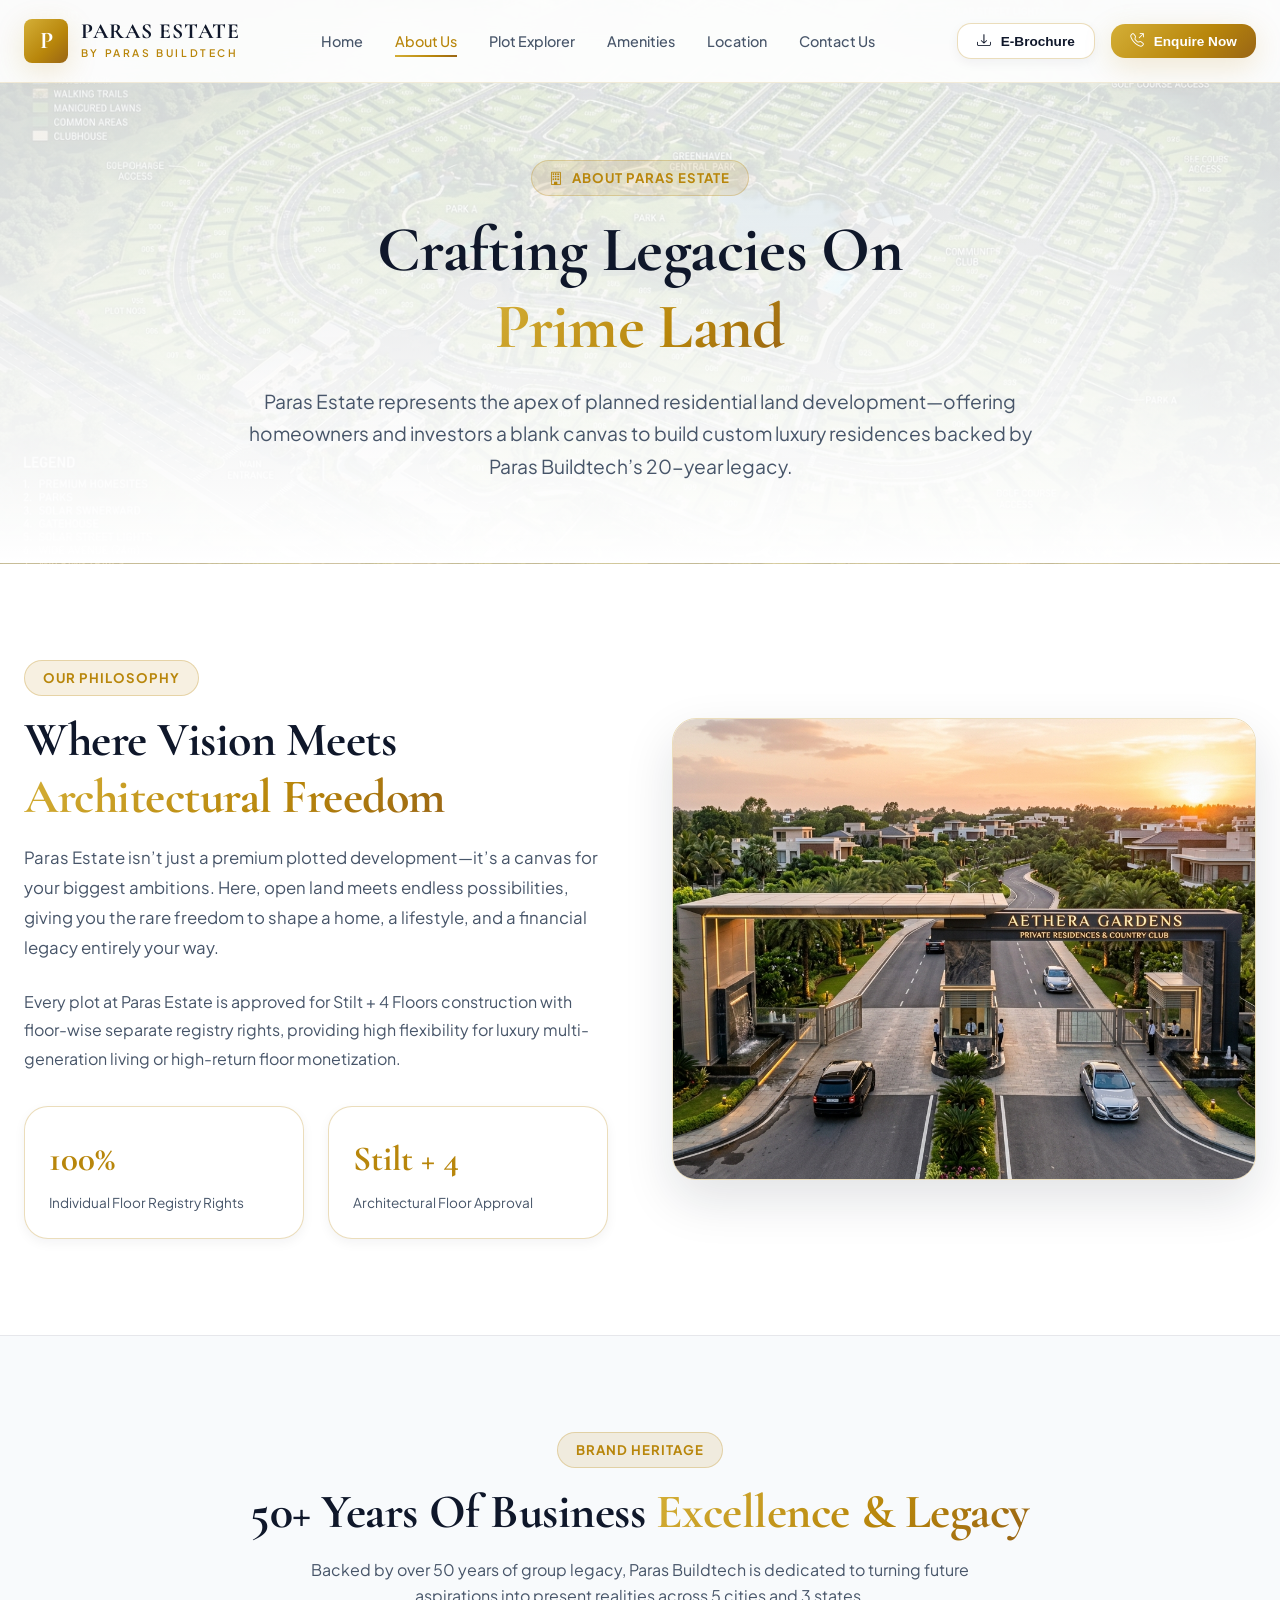
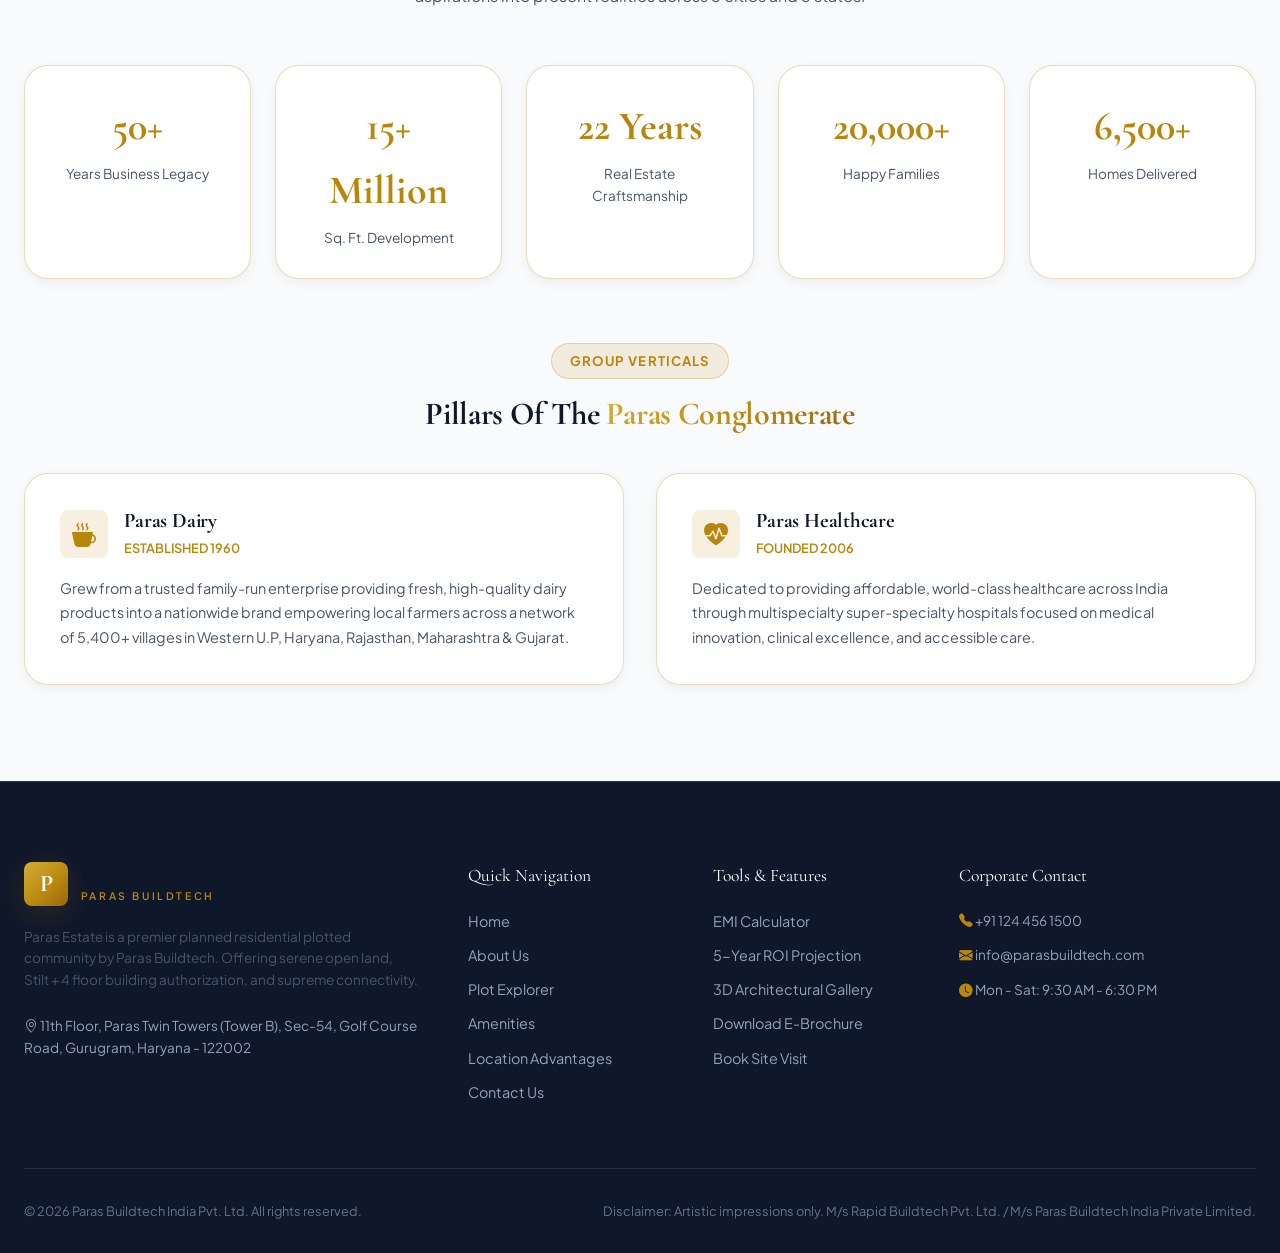
==== about.html @ d7a3e138 "added brochure data" ====
<!DOCTYPE html>
<html lang="en">
<head>
    <meta charset="UTF-8">
    <meta name="viewport" content="width=device-width, initial-scale=1.0">
    <title>About Us | Paras Estate by Paras Buildtech</title>
    <meta name="description" content="Learn about Paras Estate and the 20-year real estate legacy of Paras Buildtech. Premium plotted developments with Stilt + 4 floors permission in Gurugram.">
    
    <!-- Google Fonts & Icons -->
    <link rel="preconnect" href="https://fonts.googleapis.com">
    <link rel="preconnect" href="https://fonts.gstatic.com" crossorigin>
    <link href="https://fonts.googleapis.com/css2?family=Cormorant+Garamond:ital,wght@0,400;0,500;0,600;0,700;1,400;1,600&family=Outfit:wght@400;500;600;700&family=Plus+Jakarta+Sans:wght@300;400;500;600;700;800&display=swap" rel="stylesheet">
    <link rel="stylesheet" href="https://cdn.jsdelivr.net/npm/bootstrap-icons@1.11.3/font/bootstrap-icons.min.css">

    <!-- Core Stylesheet -->
    <link rel="stylesheet" href="styles.css">
</head>
<body>

    <!-- Header Navigation -->
    <header class="header">
        <div class="container">
            <nav class="navbar">
                <a href="index.html" class="brand-logo">
                    <div class="brand-symbol">P</div>
                    <div class="brand-name">
                        <span class="brand-title">PARAS ESTATE</span>
                        <span class="brand-sub">BY PARAS BUILDTECH</span>
                    </div>
                </a>

                <ul class="nav-links">
                    <li><a href="index.html" class="nav-link">Home</a></li>
                    <li><a href="about.html" class="nav-link active">About Us</a></li>
                    <li><a href="plots.html" class="nav-link">Plot Explorer</a></li>
                    <li><a href="amenities.html" class="nav-link">Amenities</a></li>
                    <li><a href="location.html" class="nav-link">Location</a></li>
                    <li><a href="contact.html" class="nav-link">Contact Us</a></li>
                </ul>

                <div class="nav-actions">
                    <button class="btn btn-outline btn-sm" onclick="openBrochureModal()">
                        <i class="bi bi-download"></i> E-Brochure
                    </button>
                    <button class="btn btn-primary btn-sm" onclick="openEnquireModal()">
                        <i class="bi bi-telephone-outbound"></i> Enquire Now
                    </button>
                    <button class="mobile-toggle" id="mobileToggle" aria-label="Toggle navigation">
                        <i class="bi bi-list"></i>
                    </button>
                </div>
            </nav>
        </div>
    </header>

    <!-- Mobile Navigation Drawer -->
    <div class="drawer-overlay" id="drawerOverlay"></div>
    <aside class="mobile-drawer" id="mobileDrawer">
        <div style="display: flex; align-items: center; justify-content: space-between;">
            <div class="brand-logo">
                <div class="brand-symbol">P</div>
                <div class="brand-name">
                    <span class="brand-title">PARAS ESTATE</span>
                </div>
            </div>
            <button style="background: transparent; border: none; color: var(--text-primary); font-size: 1.5rem;" id="drawerClose">
                <i class="bi bi-x-lg"></i>
            </button>
        </div>

        <ul style="list-style: none; display: flex; flex-direction: column; gap: 1.5rem; margin-top: 1rem;">
            <li><a href="index.html" class="mobile-nav-link" style="font-size: 1.1rem;">Home</a></li>
            <li><a href="about.html" class="mobile-nav-link" style="font-size: 1.1rem; color: var(--primary-gold);">About Us</a></li>
            <li><a href="plots.html" class="mobile-nav-link" style="font-size: 1.1rem;">Plot Explorer</a></li>
            <li><a href="amenities.html" class="mobile-nav-link" style="font-size: 1.1rem;">Amenities</a></li>
            <li><a href="location.html" class="mobile-nav-link" style="font-size: 1.1rem;">Location</a></li>
            <li><a href="contact.html" class="mobile-nav-link" style="font-size: 1.1rem;">Contact Us</a></li>
        </ul>

        <div style="margin-top: auto; display: flex; flex-direction: column; gap: 1rem;">
            <button class="btn btn-outline" onclick="openBrochureModal()">
                <i class="bi bi-download"></i> Download E-Brochure
            </button>
            <button class="btn btn-primary" onclick="openEnquireModal()">
                <i class="bi bi-calendar-check"></i> Book Site Visit
            </button>
        </div>
    </aside>

    <!-- Subpage Hero Banner -->
    <section style="padding: 10rem 0 5rem 0; background: linear-gradient(to bottom, rgba(248, 250, 252, 0.8), #ffffff), url('assets/images/master_plan.jpg') center/cover no-repeat; border-bottom: 1px solid var(--border-color);">
        <div class="container">
            <div class="text-center" style="max-width: 800px; margin: 0 auto;">
                <span class="section-tag"><i class="bi bi-building"></i> ABOUT PARAS ESTATE</span>
                <h1 style="font-size: clamp(2.5rem, 5vw, 4rem); margin-bottom: 1.2rem; color: var(--text-primary);">
                    Crafting Legacies On <span class="gold-text">Prime Land</span>
                </h1>
                <p style="font-size: 1.2rem; color: var(--text-secondary); line-height: 1.7;">
                    Paras Estate represents the apex of planned residential land development—offering homeowners and investors a blank canvas to build custom luxury residences backed by Paras Buildtech’s 20-year legacy.
                </p>
            </div>
        </div>
    </section>

    <!-- Core Philosophy Section -->
    <section style="padding: 6rem 0; background: #ffffff;">
        <div class="container">
            <div style="display: grid; grid-template-columns: 1fr 1fr; gap: 4rem; align-items: center;">
                <div>
                    <span class="section-tag">OUR PHILOSOPHY</span>
                    <h2 class="section-title">Where Vision Meets <span class="gold-text">Architectural Freedom</span></h2>
                    <p style="color: var(--text-secondary); margin-bottom: 1.5rem; font-size: 1.05rem; line-height: 1.8;">
                        Paras Estate isn’t just a premium plotted development—it’s a canvas for your biggest ambitions. Here, open land meets endless possibilities, giving you the rare freedom to shape a home, a lifestyle, and a financial legacy entirely your way.
                    </p>
                    <p style="color: var(--text-secondary); margin-bottom: 2rem; font-size: 1rem; line-height: 1.8;">
                        Every plot at Paras Estate is approved for Stilt + 4 Floors construction with floor-wise separate registry rights, providing high flexibility for luxury multi-generation living or high-return floor monetization.
                    </p>

                    <div style="display: grid; grid-template-columns: 1fr 1fr; gap: 1.5rem;">
                        <div class="glass-card" style="padding: 1.5rem;">
                            <div style="font-family: var(--font-heading); font-size: 2.2rem; color: var(--primary-gold); font-weight: 700;">100%</div>
                            <div style="font-size: 0.85rem; color: var(--text-secondary); margin-top: 0.3rem;">Individual Floor Registry Rights</div>
                        </div>
                        <div class="glass-card" style="padding: 1.5rem;">
                            <div style="font-family: var(--font-heading); font-size: 2.2rem; color: var(--primary-gold); font-weight: 700;">Stilt + 4</div>
                            <div style="font-size: 0.85rem; color: var(--text-secondary); margin-top: 0.3rem;">Architectural Floor Approval</div>
                        </div>
                    </div>
                </div>

                <div style="position: relative;">
                    <div style="border-radius: var(--radius-lg); overflow: hidden; border: 1px solid var(--border-color); box-shadow: var(--shadow-lg);">
                        <img src="assets/images/hero.jpg" alt="Paras Estate Entrance Gate" style="width: 100%; height: 460px; object-fit: cover;">
                    </div>
                </div>
            </div>
        </div>
    </section>

    <!-- Developer Legacy Pillar Grid -->
    <section style="padding: 6rem 0; background: #f8fafc; border-top: 1px solid var(--border-glass);">
        <div class="container">
            <div class="text-center" style="margin-bottom: 3.5rem;">
                <span class="section-tag">BRAND HERITAGE</span>
                <h2 class="section-title">50+ Years Of Business <span class="gold-text">Excellence & Legacy</span></h2>
                <p style="color: var(--text-secondary); max-width: 700px; margin: 0.5rem auto 0 auto;">
                    Backed by over 50 years of group legacy, Paras Buildtech is dedicated to turning future aspirations into present realities across 5 cities and 3 states.
                </p>
            </div>

            <div style="display: grid; grid-template-columns: repeat(auto-fit, minmax(200px, 1fr)); gap: 1.5rem; margin-bottom: 4rem;">
                <div class="glass-card text-center" style="padding: 1.8rem;">
                    <div style="font-family: var(--font-heading); font-size: 2.5rem; color: var(--primary-gold); font-weight: 700;">50+</div>
                    <div style="font-size: 0.85rem; color: var(--text-secondary); margin-top: 0.3rem;">Years Business Legacy</div>
                </div>
                <div class="glass-card text-center" style="padding: 1.8rem;">
                    <div style="font-family: var(--font-heading); font-size: 2.5rem; color: var(--primary-gold); font-weight: 700;">15+ Million</div>
                    <div style="font-size: 0.85rem; color: var(--text-secondary); margin-top: 0.3rem;">Sq. Ft. Development</div>
                </div>
                <div class="glass-card text-center" style="padding: 1.8rem;">
                    <div style="font-family: var(--font-heading); font-size: 2.5rem; color: var(--primary-gold); font-weight: 700;">22 Years</div>
                    <div style="font-size: 0.85rem; color: var(--text-secondary); margin-top: 0.3rem;">Real Estate Craftsmanship</div>
                </div>
                <div class="glass-card text-center" style="padding: 1.8rem;">
                    <div style="font-family: var(--font-heading); font-size: 2.5rem; color: var(--primary-gold); font-weight: 700;">20,000+</div>
                    <div style="font-size: 0.85rem; color: var(--text-secondary); margin-top: 0.3rem;">Happy Families</div>
                </div>
                <div class="glass-card text-center" style="padding: 1.8rem;">
                    <div style="font-family: var(--font-heading); font-size: 2.5rem; color: var(--primary-gold); font-weight: 700;">6,500+</div>
                    <div style="font-size: 0.85rem; color: var(--text-secondary); margin-top: 0.3rem;">Homes Delivered</div>
                </div>
            </div>

            <!-- Group Verticals -->
            <div style="margin-top: 3rem;">
                <div class="text-center" style="margin-bottom: 2.5rem;">
                    <span class="section-tag">GROUP VERTICALS</span>
                    <h3 style="font-size: 2rem;">Pillars Of The <span class="gold-text">Paras Conglomerate</span></h3>
                </div>

                <div style="display: grid; grid-template-columns: 1fr 1fr; gap: 2rem;">
                    <div class="glass-card" style="padding: 2.2rem;">
                        <div style="display: flex; align-items: center; gap: 1rem; margin-bottom: 1rem;">
                            <div style="width: 48px; height: 48px; border-radius: var(--radius-sm); background: rgba(184, 134, 11, 0.12); color: var(--primary-gold); display: flex; align-items: center; justify-content: center; font-size: 1.5rem;">
                                <i class="bi bi-cup-hot-fill"></i>
                            </div>
                            <div>
                                <h4 style="font-size: 1.3rem;">Paras Dairy</h4>
                                <span style="font-size: 0.8rem; color: var(--primary-gold); font-weight: 600;">ESTABLISHED 1960</span>
                            </div>
                        </div>
                        <p style="font-size: 0.9rem; color: var(--text-secondary); line-height: 1.7;">
                            Grew from a trusted family-run enterprise providing fresh, high-quality dairy products into a nationwide brand empowering local farmers across a network of 5,400+ villages in Western U.P, Haryana, Rajasthan, Maharashtra & Gujarat.
                        </p>
                    </div>

                    <div class="glass-card" style="padding: 2.2rem;">
                        <div style="display: flex; align-items: center; gap: 1rem; margin-bottom: 1rem;">
                            <div style="width: 48px; height: 48px; border-radius: var(--radius-sm); background: rgba(184, 134, 11, 0.12); color: var(--primary-gold); display: flex; align-items: center; justify-content: center; font-size: 1.5rem;">
                                <i class="bi bi-heart-pulse-fill"></i>
                            </div>
                            <div>
                                <h4 style="font-size: 1.3rem;">Paras Healthcare</h4>
                                <span style="font-size: 0.8rem; color: var(--primary-gold); font-weight: 600;">FOUNDED 2006</span>
                            </div>
                        </div>
                        <p style="font-size: 0.9rem; color: var(--text-secondary); line-height: 1.7;">
                            Dedicated to providing affordable, world-class healthcare across India through multispecialty super-specialty hospitals focused on medical innovation, clinical excellence, and accessible care.
                        </p>
                    </div>
                </div>
            </div>
        </div>
    </section>

    <!-- Footer -->
    <footer class="footer">
        <div class="container">
            <div class="footer-grid">
                <div>
                    <div class="brand-logo" style="margin-bottom: 1.2rem;">
                        <div class="brand-symbol">P</div>
                        <div class="brand-name">
                            <span class="brand-title">PARAS ESTATE</span>
                            <span class="brand-sub">PARAS BUILDTECH</span>
                        </div>
                    </div>
                    <p style="font-size: 0.85rem; line-height: 1.6; color: var(--text-secondary); margin-bottom: 1.5rem;">
                        Paras Estate is a premier planned residential plotted community by Paras Buildtech. Offering serene open land, Stilt + 4 floor building authorization, and supreme connectivity.
                    </p>
                    <div style="font-size: 0.85rem; color: #94a3b8;">
                        <i class="bi bi-geo-alt"></i> 11th Floor, Paras Twin Towers (Tower B), Sec-54, Golf Course Road, Gurugram, Haryana - 122002
                    </div>
                </div>

                <div>
                    <div class="footer-col-title">Quick Navigation</div>
                    <ul class="footer-links">
                        <li><a href="index.html">Home</a></li>
                        <li><a href="about.html">About Us</a></li>
                        <li><a href="plots.html">Plot Explorer</a></li>
                        <li><a href="amenities.html">Amenities</a></li>
                        <li><a href="location.html">Location Advantages</a></li>
                        <li><a href="contact.html">Contact Us</a></li>
                    </ul>
                </div>

                <div>
                    <div class="footer-col-title">Tools & Features</div>
                    <ul class="footer-links">
                        <li><a href="index.html#calculator">EMI Calculator</a></li>
                        <li><a href="index.html#calculator">5-Year ROI Projection</a></li>
                        <li><a href="index.html#gallery">3D Architectural Gallery</a></li>
                        <li><a href="javascript:void(0)" onclick="openBrochureModal()">Download E-Brochure</a></li>
                        <li><a href="javascript:void(0)" onclick="openEnquireModal()">Book Site Visit</a></li>
                    </ul>
                </div>

                <div>
                    <div class="footer-col-title">Corporate Contact</div>
                    <div style="display: flex; flex-direction: column; gap: 0.8rem; font-size: 0.85rem;">
                        <div><i class="bi bi-telephone-fill" style="color: var(--primary-gold);"></i> +91 124 456 1500</div>
                        <div><i class="bi bi-envelope-fill" style="color: var(--primary-gold);"></i> info@parasbuildtech.com</div>
                        <div><i class="bi bi-clock-fill" style="color: var(--primary-gold);"></i> Mon - Sat: 9:30 AM - 6:30 PM</div>
                    </div>
                </div>
            </div>

            <div class="footer-bottom">
                <div>© 2026 Paras Buildtech India Pvt. Ltd. All rights reserved.</div>
                <div>Disclaimer: Artistic impressions only. M/s Rapid Buildtech Pvt. Ltd. / M/s Paras Buildtech India Private Limited.</div>
            </div>
        </div>
    </footer>

    <!-- Modals -->
    <div class="modal-overlay" id="enquireModal">
        <div class="modal-card">
            <button class="modal-close-btn">&times;</button>
            <h3 style="font-size: 1.5rem; color: var(--primary-gold); margin-bottom: 0.4rem;">Enquire Paras Estate</h3>
            <form id="enquireForm">
                <div class="form-group">
                    <label class="form-label">Full Name *</label>
                    <input type="text" class="form-input" placeholder="e.g. Rajesh Kumar" required>
                </div>
                <div class="form-group">
                    <label class="form-label">Phone Number *</label>
                    <input type="tel" class="form-input" placeholder="+91 98765 43210" required>
                </div>
                <button type="submit" class="btn btn-primary" style="width: 100%; margin-top: 1rem;">Submit Enquiry</button>
            </form>
        </div>
    </div>

    <div class="modal-overlay" id="brochureModal">
        <div class="modal-card">
            <button class="modal-close-btn">&times;</button>
            <h3 style="font-size: 1.5rem; color: var(--primary-gold); margin-bottom: 0.4rem;">Download E-Brochure</h3>
            <form id="brochureForm">
                <div class="form-group">
                    <label class="form-label">WhatsApp Mobile Number *</label>
                    <input type="tel" class="form-input" placeholder="+91 98765 43210" required>
                </div>
                <button type="submit" class="btn btn-primary" style="width: 100%; margin-top: 1rem;">Download PDF</button>
            </form>
        </div>
    </div>

    <script src="script.js"></script>
</body>
</html>
---- styles.css ----
/* ==========================================================================
   PARAS ESTATE - Luxury Residential Plotted Township
   Premium White Theme Design System
   ========================================================================== */

@import url('https://fonts.googleapis.com/css2?family=Cormorant+Garamond:ital,wght@0,400;0,500;0,600;0,700;1,400;1,600&family=Outfit:wght@400;500;600;700&family=Plus+Jakarta+Sans:wght@300;400;500;600;700;800&display=swap');

:root {
    /* Color Palette - Premium White Luxury */
    --bg-dark: #f8fafc;
    --bg-dark-surface: #ffffff;
    --bg-card: #ffffff;
    --bg-glass: rgba(255, 255, 255, 0.92);
    --bg-glass-light: rgba(15, 23, 42, 0.03);

    --primary-gold: #b8860b;
    --primary-gold-hover: #966b04;
    --gold-gradient: linear-gradient(135deg, #d4af37 0%, #b8860b 60%, #996515 100%);
    --gold-glow: rgba(184, 134, 11, 0.2);

    --text-primary: #0f172a;
    --text-secondary: #475569;
    --text-muted: #64748b;
    --text-gold: #996515;

    --accent-green: #059669;
    --accent-emerald: #047857;
    --border-color: rgba(184, 134, 11, 0.28);
    --border-glass: rgba(15, 23, 42, 0.08);

    /* Fonts - Ultra Luxury Real Estate Typography */
    --font-heading: 'Cormorant Garamond', Georgia, serif;
    --font-body: 'Plus Jakarta Sans', -apple-system, BlinkMacSystemFont, sans-serif;
    --font-display: 'Outfit', sans-serif;

    /* Spacing & Transitions */
    --radius-sm: 8px;
    --radius-md: 14px;
    --radius-lg: 24px;
    --radius-full: 9999px;
    --transition-fast: 0.2s cubic-bezier(0.4, 0, 0.2, 1);
    --transition-smooth: 0.4s cubic-bezier(0.16, 1, 0.3, 1);

    /* Shadows */
    --shadow-sm: 0 4px 12px rgba(15, 23, 42, 0.05);
    --shadow-md: 0 10px 30px rgba(15, 23, 42, 0.08);
    --shadow-lg: 0 20px 50px rgba(15, 23, 42, 0.12);
    --shadow-gold: 0 8px 30px rgba(184, 134, 11, 0.18);
}

/* Reset & Base Setup */
*, *::before, *::after {
    box-sizing: border-box;
    margin: 0;
    padding: 0;
}

html {
    scroll-behavior: smooth;
    font-size: 16px;
    color-scheme: light;
}

body {
    background-color: var(--bg-dark);
    color: var(--text-primary);
    font-family: var(--font-body);
    line-height: 1.6;
    overflow-x: hidden;
    -webkit-font-smoothing: antialiased;
}

/* Typography Helpers */
h1, h2, h3, h4, h5, h6 {
    font-family: var(--font-heading);
    font-weight: 700;
    line-height: 1.2;
    letter-spacing: -0.01em;
    color: var(--text-primary);
}

a {
    color: inherit;
    text-decoration: none;
    transition: var(--transition-fast);
}

img {
    max-width: 100%;
    height: auto;
    display: block;
}

/* Container */
.container {
    width: 100%;
    max-width: 1280px;
    margin: 0 auto;
    padding: 0 1.5rem;
}

/* Gradient Text */
.gold-text {
    background: var(--gold-gradient);
    -webkit-background-clip: text;
    -webkit-text-fill-color: transparent;
    display: inline-block;
}

/* Section Header */
.section-tag {
    display: inline-flex;
    align-items: center;
    gap: 0.5rem;
    padding: 0.4rem 1.1rem;
    border-radius: var(--radius-full);
    background: rgba(184, 134, 11, 0.12);
    border: 1px solid var(--border-color);
    color: var(--primary-gold);
    font-size: 0.825rem;
    font-weight: 700;
    text-transform: uppercase;
    letter-spacing: 0.08em;
    margin-bottom: 1rem;
}

.section-title {
    font-size: clamp(2rem, 4vw, 3rem);
    margin-bottom: 1rem;
    color: var(--text-primary);
}

.section-subtitle {
    font-size: 1.1rem;
    color: var(--text-secondary);
    max-width: 650px;
    margin: 0 auto 3rem auto;
}

.text-center {
    text-align: center;
}

/* Buttons */
.btn {
    display: inline-flex;
    align-items: center;
    justify-content: center;
    gap: 0.6rem;
    padding: 0.9rem 1.8rem;
    font-size: 0.95rem;
    font-weight: 600;
    border-radius: var(--radius-md);
    cursor: pointer;
    transition: var(--transition-smooth);
    border: none;
    outline: none;
    text-align: center;
}

.btn-primary {
    background: var(--gold-gradient);
    color: #ffffff;
    box-shadow: var(--shadow-gold);
    position: relative;
    overflow: hidden;
}

.btn-primary:hover {
    transform: translateY(-2px);
    box-shadow: 0 12px 35px rgba(184, 134, 11, 0.35);
    color: #ffffff;
}

.btn-outline {
    background: #ffffff;
    color: var(--text-primary);
    border: 1px solid var(--border-color);
    box-shadow: var(--shadow-sm);
}

.btn-outline:hover {
    background: rgba(184, 134, 11, 0.1);
    border-color: var(--primary-gold);
    color: var(--primary-gold);
    transform: translateY(-2px);
}

.btn-sm {
    padding: 0.6rem 1.2rem;
    font-size: 0.85rem;
}

/* Glass Card */
.glass-card {
    background: var(--bg-card);
    border: 1px solid var(--border-color);
    border-radius: var(--radius-lg);
    padding: 2rem;
    transition: var(--transition-smooth);
    box-shadow: var(--shadow-sm);
}

.glass-card:hover {
    border-color: var(--primary-gold);
    box-shadow: var(--shadow-md);
}

/* ==========================================================================
   Header & Navigation
   ========================================================================== */
.header {
    position: fixed;
    top: 0;
    left: 0;
    right: 0;
    z-index: 1000;
    padding: 1.2rem 0;
    transition: var(--transition-smooth);
    background: rgba(255, 255, 255, 0.9);
    backdrop-filter: blur(16px);
    -webkit-backdrop-filter: blur(16px);
    border-bottom: 1px solid rgba(184, 134, 11, 0.15);
}

.header.scrolled {
    background: rgba(255, 255, 255, 0.98);
    padding: 0.8rem 0;
    border-bottom: 1px solid var(--border-color);
    box-shadow: var(--shadow-sm);
}

.navbar {
    display: flex;
    align-items: center;
    justify-content: space-between;
}

.brand-logo {
    display: flex;
    align-items: center;
    gap: 0.8rem;
}

.brand-symbol {
    width: 44px;
    height: 44px;
    background: var(--gold-gradient);
    border-radius: var(--radius-sm);
    display: flex;
    align-items: center;
    justify-content: center;
    color: #ffffff;
    font-family: var(--font-heading);
    font-weight: 800;
    font-size: 1.5rem;
    box-shadow: var(--shadow-gold);
}

.brand-name {
    display: flex;
    flex-direction: column;
}

.brand-title {
    font-family: var(--font-heading);
    font-size: 1.35rem;
    font-weight: 700;
    color: var(--text-primary);
    letter-spacing: 0.05em;
    line-height: 1;
}

.brand-sub {
    font-size: 0.65rem;
    color: var(--primary-gold);
    letter-spacing: 0.25em;
    text-transform: uppercase;
    margin-top: 3px;
    font-weight: 600;
}

.nav-links {
    display: flex;
    align-items: center;
    gap: 2rem;
    list-style: none;
}

.nav-link {
    font-size: 0.9rem;
    font-weight: 500;
    color: var(--text-secondary);
    position: relative;
    padding: 0.4rem 0;
}

.nav-link:hover, .nav-link.active {
    color: var(--primary-gold);
}

.nav-link::after {
    content: '';
    position: absolute;
    bottom: 0;
    left: 0;
    width: 0;
    height: 2px;
    background: var(--gold-gradient);
    transition: var(--transition-fast);
}

.nav-link:hover::after, .nav-link.active::after {
    width: 100%;
}

.nav-actions {
    display: flex;
    align-items: center;
    gap: 1rem;
}

.mobile-toggle {
    display: none;
    background: transparent;
    border: none;
    color: var(--text-primary);
    font-size: 1.5rem;
    cursor: pointer;
}

/* Mobile Drawer */
.mobile-drawer {
    position: fixed;
    top: 0;
    right: -100%;
    width: 320px;
    height: 100vh;
    background: #ffffff;
    border-left: 1px solid var(--border-color);
    z-index: 1001;
    padding: 2.5rem 2rem;
    display: flex;
    flex-direction: column;
    gap: 2rem;
    transition: var(--transition-smooth);
    box-shadow: var(--shadow-lg);
}

.mobile-drawer.open {
    right: 0;
}

.drawer-overlay {
    position: fixed;
    inset: 0;
    background: rgba(15, 23, 42, 0.4);
    backdrop-filter: blur(4px);
    z-index: 1000;
    opacity: 0;
    pointer-events: none;
    transition: var(--transition-fast);
}

.drawer-overlay.open {
    opacity: 1;
    pointer-events: auto;
}

/* ==========================================================================
   Hero Section - Premium Light Theme
   ========================================================================== */
.hero {
    position: relative;
    min-height: 100vh;
    display: flex;
    align-items: center;
    padding: 8rem 0 4rem 0;
    overflow: hidden;
    background: #f8fafc;
}

.hero-bg {
    position: absolute;
    inset: 0;
    z-index: 1;
}

.hero-bg img {
    width: 100%;
    height: 100%;
    object-fit: cover;
    filter: brightness(0.95) contrast(1.05);
    transform: scale(1.05);
    transition: transform 10s ease-out;
}

.hero-overlay {
    position: absolute;
    inset: 0;
    z-index: 2;
    background: linear-gradient(180deg, rgba(255, 255, 255, 0.88) 0%, rgba(255, 255, 255, 0.7) 50%, rgba(248, 250, 252, 1) 100%),
                radial-gradient(ellipse at center, rgba(255, 255, 255, 0.4) 0%, rgba(248, 250, 252, 0.95) 100%);
    pointer-events: none;
}

.hero .container {
    position: relative;
    z-index: 3;
}

.hero-content {
    position: relative;
    z-index: 3;
    max-width: 850px;
}

.hero-badge {
    margin-bottom: 1.5rem;
}

.hero-title {
    font-size: clamp(2.5rem, 5.5vw, 4.2rem);
    line-height: 1.15;
    margin-bottom: 1.5rem;
    color: #0f172a;
    font-weight: 800;
}

.hero-title .gold-text {
    background: var(--gold-gradient);
    -webkit-background-clip: text;
    -webkit-text-fill-color: transparent;
    filter: drop-shadow(0 2px 8px rgba(184, 134, 11, 0.3));
}

.hero-description {
    font-size: 1.25rem;
    color: #334155;
    margin-bottom: 2.5rem;
    max-width: 720px;
    line-height: 1.7;
    font-weight: 400;
}

.hero-actions {
    display: flex;
    flex-wrap: wrap;
    gap: 1.2rem;
    margin-bottom: 3.5rem;
}

.hero-stats-grid {
    display: grid;
    grid-template-columns: repeat(auto-fit, minmax(160px, 1fr));
    gap: 1.5rem;
    background: #ffffff;
    border: 1px solid var(--border-color);
    padding: 1.8rem;
    border-radius: var(--radius-lg);
    box-shadow: var(--shadow-md);
}

.stat-item {
    display: flex;
    flex-direction: column;
}

.stat-number {
    font-family: var(--font-heading);
    font-size: 2rem;
    font-weight: 700;
    color: var(--primary-gold);
    line-height: 1;
}

.stat-label {
    font-size: 0.85rem;
    color: var(--text-secondary);
    margin-top: 0.4rem;
}

/* ==========================================================================
   Overview Section
   ========================================================================== */
.overview {
    padding: 7rem 0;
    position: relative;
    background: #ffffff;
}

.overview-grid {
    display: grid;
    grid-template-columns: 1fr 1fr;
    gap: 4rem;
    align-items: center;
}

.overview-visual {
    position: relative;
}

.overview-img-container {
    position: relative;
    border-radius: var(--radius-lg);
    overflow: hidden;
    border: 1px solid var(--border-color);
    box-shadow: var(--shadow-lg);
}

.overview-img-container img {
    width: 100%;
    height: 480px;
    object-fit: cover;
    transition: var(--transition-smooth);
}

.overview-img-container:hover img {
    transform: scale(1.03);
}

.overview-floating-card {
    position: absolute;
    bottom: -20px;
    right: -20px;
    background: #ffffff;
    border: 1px solid var(--primary-gold);
    padding: 1.2rem 1.8rem;
    border-radius: var(--radius-md);
    box-shadow: var(--shadow-gold);
    display: flex;
    align-items: center;
    gap: 1rem;
}

.floating-icon {
    width: 48px;
    height: 48px;
    border-radius: var(--radius-sm);
    background: rgba(184, 134, 11, 0.12);
    color: var(--primary-gold);
    display: flex;
    align-items: center;
    justify-content: center;
    font-size: 1.5rem;
}

.feature-cards-grid {
    display: grid;
    grid-template-columns: 1fr 1fr;
    gap: 1.5rem;
    margin-top: 2.5rem;
}

.mini-feature-card {
    background: #f8fafc;
    border: 1px solid var(--border-glass);
    border-radius: var(--radius-md);
    padding: 1.2rem;
    display: flex;
    flex-direction: column;
    gap: 0.5rem;
    transition: var(--transition-fast);
}

.mini-feature-card:hover {
    border-color: var(--primary-gold);
    background: #ffffff;
    transform: translateY(-3px);
    box-shadow: var(--shadow-sm);
}

.mini-feature-icon {
    font-size: 1.4rem;
    color: var(--primary-gold);
}

.mini-feature-title {
    font-size: 1rem;
    font-weight: 600;
    color: var(--text-primary);
}

.mini-feature-desc {
    font-size: 0.825rem;
    color: var(--text-secondary);
}

/* ==========================================================================
   Interactive Plot Explorer
   ========================================================================== */
.plot-explorer {
    padding: 7rem 0;
    background: radial-gradient(ellipse at top, rgba(184, 134, 11, 0.06) 0%, #f8fafc 70%);
}

.plot-filter-tabs {
    display: flex;
    justify-content: center;
    flex-wrap: wrap;
    gap: 0.8rem;
    margin-bottom: 3rem;
}

.filter-btn {
    padding: 0.6rem 1.4rem;
    border-radius: var(--radius-full);
    background: #ffffff;
    border: 1px solid var(--border-color);
    color: var(--text-secondary);
    font-size: 0.9rem;
    font-weight: 500;
    cursor: pointer;
    transition: var(--transition-fast);
    box-shadow: var(--shadow-sm);
}

.filter-btn:hover, .filter-btn.active {
    background: var(--gold-gradient);
    color: #ffffff;
    border-color: var(--primary-gold);
    font-weight: 600;
    box-shadow: var(--shadow-gold);
}

.plot-grid {
    display: grid;
    grid-template-columns: repeat(auto-fit, minmax(320px, 1fr));
    gap: 2rem;
}

.plot-card {
    background: #ffffff;
    border: 1px solid var(--border-color);
    border-radius: var(--radius-lg);
    overflow: hidden;
    transition: var(--transition-smooth);
    display: flex;
    flex-direction: column;
    position: relative;
    box-shadow: var(--shadow-sm);
}

.plot-card:hover {
    border-color: var(--primary-gold);
    transform: translateY(-6px);
    box-shadow: var(--shadow-md);
}

.plot-badge {
    position: absolute;
    top: 1rem;
    right: 1rem;
    background: rgba(5, 150, 105, 0.1);
    border: 1px solid var(--accent-green);
    color: var(--accent-green);
    padding: 0.25rem 0.75rem;
    border-radius: var(--radius-full);
    font-size: 0.75rem;
    font-weight: 600;
    text-transform: uppercase;
}

.plot-card-body {
    padding: 2rem;
    display: flex;
    flex-direction: column;
    gap: 1.2rem;
    flex-grow: 1;
}

.plot-title {
    font-size: 1.5rem;
    color: var(--primary-gold);
}

.plot-specs-list {
    display: grid;
    grid-template-columns: 1fr 1fr;
    gap: 0.8rem;
    list-style: none;
    border-top: 1px dashed var(--border-glass);
    border-bottom: 1px dashed var(--border-glass);
    padding: 1rem 0;
}

.spec-item {
    display: flex;
    flex-direction: column;
}

.spec-label {
    font-size: 0.75rem;
    color: var(--text-muted);
    text-transform: uppercase;
    letter-spacing: 0.05em;
}

.spec-value {
    font-size: 0.95rem;
    font-weight: 600;
    color: var(--text-primary);
}

.plot-card-footer {
    display: flex;
    align-items: center;
    justify-content: space-between;
    margin-top: auto;
}

.plot-price-tag {
    display: flex;
    flex-direction: column;
}

.price-label {
    font-size: 0.75rem;
    color: var(--text-secondary);
}

.price-amount {
    font-family: var(--font-heading);
    font-size: 1.4rem;
    font-weight: 700;
    color: var(--text-primary);
}

/* ==========================================================================
   Amenities Section
   ========================================================================== */
.amenities {
    padding: 7rem 0;
    position: relative;
    background: #ffffff;
}

.amenities-grid {
    display: grid;
    grid-template-columns: repeat(auto-fit, minmax(280px, 1fr));
    gap: 2rem;
}

.amenity-card {
    background: #ffffff;
    border: 1px solid var(--border-glass);
    border-radius: var(--radius-lg);
    padding: 2.2rem 1.8rem;
    transition: var(--transition-smooth);
    position: relative;
    overflow: hidden;
    box-shadow: var(--shadow-sm);
}

.amenity-card::before {
    content: '';
    position: absolute;
    top: 0;
    left: 0;
    width: 4px;
    height: 0;
    background: var(--gold-gradient);
    transition: var(--transition-smooth);
}

.amenity-card:hover {
    border-color: var(--border-color);
    transform: translateY(-5px);
    box-shadow: var(--shadow-md);
}

.amenity-card:hover::before {
    height: 100%;
}

.amenity-icon-box {
    width: 60px;
    height: 60px;
    border-radius: var(--radius-md);
    background: rgba(184, 134, 11, 0.1);
    border: 1px solid var(--border-color);
    display: flex;
    align-items: center;
    justify-content: center;
    font-size: 1.8rem;
    color: var(--primary-gold);
    margin-bottom: 1.5rem;
}

.amenity-title {
    font-size: 1.3rem;
    margin-bottom: 0.8rem;
    color: var(--text-primary);
}

.amenity-desc {
    font-size: 0.9rem;
    color: var(--text-secondary);
    line-height: 1.6;
}

/* ==========================================================================
   Location & Strategic Matrix
   ========================================================================== */
.location {
    padding: 7rem 0;
    background: #f8fafc;
    border-top: 1px solid var(--border-glass);
    border-bottom: 1px solid var(--border-glass);
}

.location-wrapper {
    display: grid;
    grid-template-columns: 1fr 1fr;
    gap: 4rem;
    align-items: center;
}

.connectivity-matrix {
    display: flex;
    flex-direction: column;
    gap: 1.2rem;
}

.matrix-item {
    background: #ffffff;
    border: 1px solid var(--border-glass);
    border-radius: var(--radius-md);
    padding: 1.2rem 1.5rem;
    display: flex;
    align-items: center;
    justify-content: space-between;
    transition: var(--transition-fast);
    box-shadow: var(--shadow-sm);
}

.matrix-item:hover {
    border-color: var(--primary-gold);
    transform: translateX(4px);
}

.matrix-info {
    display: flex;
    align-items: center;
    gap: 1rem;
}

.matrix-icon {
    width: 42px;
    height: 42px;
    border-radius: var(--radius-sm);
    background: rgba(184, 134, 11, 0.12);
    color: var(--primary-gold);
    display: flex;
    align-items: center;
    justify-content: center;
    font-size: 1.2rem;
}

.matrix-title {
    font-size: 1rem;
    font-weight: 600;
    color: var(--text-primary);
}

.matrix-sub {
    font-size: 0.8rem;
    color: var(--text-secondary);
}

.matrix-time {
    padding: 0.35rem 0.9rem;
    background: rgba(5, 150, 105, 0.12);
    border: 1px solid var(--accent-green);
    color: var(--accent-green);
    border-radius: var(--radius-full);
    font-size: 0.8rem;
    font-weight: 600;
}

.location-visual-map {
    border-radius: var(--radius-lg);
    overflow: hidden;
    border: 1px solid var(--border-color);
    position: relative;
    min-height: 420px;
    background: #ffffff;
    display: flex;
    flex-direction: column;
    justify-content: space-between;
    padding: 2rem;
    box-shadow: var(--shadow-lg);
}

.map-bg-pattern {
    position: absolute;
    inset: 0;
    background: radial-gradient(circle at 50% 50%, rgba(184, 134, 11, 0.12), transparent 70%),
                repeating-linear-gradient(0deg, rgba(15, 23, 42, 0.03) 0px, rgba(15, 23, 42, 0.03) 1px, transparent 1px, transparent 40px),
                repeating-linear-gradient(90deg, rgba(15, 23, 42, 0.03) 0px, rgba(15, 23, 42, 0.03) 1px, transparent 1px, transparent 40px);
}

.map-pin-central {
    position: absolute;
    top: 45%;
    left: 50%;
    transform: translate(-50%, -50%);
    display: flex;
    flex-direction: column;
    align-items: center;
    z-index: 2;
}

.pin-pulse {
    width: 24px;
    height: 24px;
    background: var(--primary-gold);
    border-radius: 50%;
    position: relative;
    box-shadow: 0 0 20px var(--primary-gold);
}

.pin-pulse::after {
    content: '';
    position: absolute;
    inset: -10px;
    border: 2px solid var(--primary-gold);
    border-radius: 50%;
    animation: pulseGlow 2s infinite;
}

@keyframes pulseGlow {
    0% { transform: scale(0.8); opacity: 1; }
    100% { transform: scale(2); opacity: 0; }
}

.pin-label {
    background: #ffffff;
    border: 1px solid var(--primary-gold);
    padding: 0.4rem 1rem;
    border-radius: var(--radius-sm);
    font-size: 0.85rem;
    font-weight: 700;
    color: var(--primary-gold);
    margin-top: 0.8rem;
    box-shadow: var(--shadow-gold);
    white-space: nowrap;
}

/* ==========================================================================
   EMI & Investment ROI Calculator
   ========================================================================== */
.calculator {
    padding: 7rem 0;
    background: #ffffff;
}

.calc-box {
    display: grid;
    grid-template-columns: 1.2fr 0.8fr;
    gap: 3rem;
    background: #ffffff;
    border: 1px solid var(--border-color);
    border-radius: var(--radius-lg);
    padding: 3rem;
    box-shadow: var(--shadow-md);
}

.calc-controls {
    display: flex;
    flex-direction: column;
    gap: 2rem;
}

.input-group {
    display: flex;
    flex-direction: column;
    gap: 0.8rem;
}

.input-label-row {
    display: flex;
    align-items: center;
    justify-content: space-between;
}

.input-title {
    font-size: 0.95rem;
    color: var(--text-secondary);
    font-weight: 500;
}

.input-display-val {
    font-family: var(--font-heading);
    font-size: 1.2rem;
    font-weight: 700;
    color: var(--primary-gold);
}

.custom-slider {
    width: 100%;
    height: 8px;
    border-radius: 4px;
    background: #e2e8f0;
    outline: none;
    accent-color: var(--primary-gold);
    cursor: pointer;
}

.calc-results-card {
    background: #f8fafc;
    border: 1px solid var(--border-color);
    border-radius: var(--radius-md);
    padding: 2.2rem;
    display: flex;
    flex-direction: column;
    justify-content: space-between;
    gap: 2rem;
}

.result-row {
    display: flex;
    flex-direction: column;
    gap: 0.3rem;
}

.result-label {
    font-size: 0.85rem;
    color: var(--text-muted);
}

.result-val {
    font-family: var(--font-heading);
    font-size: 2rem;
    font-weight: 700;
    color: var(--text-primary);
}

.result-val.highlight {
    color: var(--primary-gold);
    font-size: 2.4rem;
}

.breakdown-bar {
    height: 12px;
    border-radius: var(--radius-full);
    background: #e2e8f0;
    overflow: hidden;
    display: flex;
}

.bar-principal {
    background: var(--gold-gradient);
    height: 100%;
    transition: var(--transition-smooth);
}

.bar-interest {
    background: var(--accent-emerald);
    height: 100%;
    transition: var(--transition-smooth);
}

/* ==========================================================================
   Gallery Section
   ========================================================================== */
.gallery {
    padding: 7rem 0;
    background: #f8fafc;
}

.gallery-grid {
    display: grid;
    grid-template-columns: repeat(auto-fill, minmax(350px, 1fr));
    gap: 1.5rem;
}

.gallery-item {
    position: relative;
    border-radius: var(--radius-md);
    overflow: hidden;
    height: 280px;
    border: 1px solid var(--border-glass);
    cursor: pointer;
    box-shadow: var(--shadow-sm);
}

.gallery-item img {
    width: 100%;
    height: 100%;
    object-fit: cover;
    transition: var(--transition-smooth);
}

.gallery-item-overlay {
    position: absolute;
    inset: 0;
    background: linear-gradient(to top, rgba(15, 23, 42, 0.85) 0%, transparent 60%);
    display: flex;
    align-items: flex-end;
    padding: 1.5rem;
    opacity: 0;
    transition: var(--transition-smooth);
}

.gallery-item:hover img {
    transform: scale(1.08);
}

.gallery-item:hover .gallery-item-overlay {
    opacity: 1;
}

.gallery-caption {
    font-size: 1.1rem;
    font-weight: 600;
    color: #ffffff;
}

/* Lightbox Modal */
.lightbox-modal {
    position: fixed;
    inset: 0;
    background: rgba(15, 23, 42, 0.92);
    backdrop-filter: blur(10px);
    z-index: 2000;
    display: flex;
    align-items: center;
    justify-content: center;
    opacity: 0;
    pointer-events: none;
    transition: var(--transition-fast);
}

.lightbox-modal.active {
    opacity: 1;
    pointer-events: auto;
}

.lightbox-content {
    max-width: 90vw;
    max-height: 85vh;
    position: relative;
}

.lightbox-img {
    max-width: 100%;
    max-height: 85vh;
    border-radius: var(--radius-md);
    border: 1px solid var(--primary-gold);
    box-shadow: var(--shadow-lg);
}

.lightbox-close {
    position: absolute;
    top: -40px;
    right: 0;
    background: transparent;
    border: none;
    color: #ffffff;
    font-size: 2rem;
    cursor: pointer;
}

/* ==========================================================================
   Modals & Toast Notifications
   ========================================================================== */
.modal-overlay {
    position: fixed;
    inset: 0;
    background: rgba(15, 23, 42, 0.6);
    backdrop-filter: blur(8px);
    z-index: 2500;
    display: flex;
    align-items: center;
    justify-content: center;
    padding: 1.5rem;
    opacity: 0;
    pointer-events: none;
    transition: var(--transition-smooth);
}

.modal-overlay.active {
    opacity: 1;
    pointer-events: auto;
}

.modal-card {
    background: #ffffff;
    border: 1px solid var(--primary-gold);
    border-radius: var(--radius-lg);
    width: 100%;
    max-width: 520px;
    padding: 2.5rem;
    position: relative;
    box-shadow: var(--shadow-lg);
}

.modal-close-btn {
    position: absolute;
    top: 1.2rem;
    right: 1.2rem;
    background: transparent;
    border: none;
    color: var(--text-secondary);
    font-size: 1.5rem;
    cursor: pointer;
}

.modal-close-btn:hover {
    color: var(--primary-gold);
}

.form-group {
    display: flex;
    flex-direction: column;
    gap: 0.4rem;
    margin-bottom: 1.2rem;
}

.form-label {
    font-size: 0.85rem;
    color: var(--text-secondary);
    font-weight: 500;
}

.form-input, .form-select {
    width: 100%;
    padding: 0.85rem 1.2rem;
    background: #f8fafc;
    border: 1px solid #cbd5e1;
    border-radius: var(--radius-md);
    color: var(--text-primary);
    font-size: 0.95rem;
    outline: none;
    transition: var(--transition-fast);
}

.form-input:focus, .form-select:focus {
    border-color: var(--primary-gold);
    background: #ffffff;
}

/* Toast Alert */
.toast-container {
    position: fixed;
    bottom: 2rem;
    right: 2rem;
    z-index: 3000;
    display: flex;
    flex-direction: column;
    gap: 1rem;
}

.toast {
    background: #ffffff;
    border: 1px solid var(--primary-gold);
    padding: 1rem 1.5rem;
    border-radius: var(--radius-md);
    color: var(--text-primary);
    box-shadow: var(--shadow-lg);
    display: flex;
    align-items: center;
    gap: 0.8rem;
    transform: translateX(120%);
    transition: transform 0.4s ease-out;
}

.toast.show {
    transform: translateX(0);
}

/* Floating Quick Action Widget */
.floating-actions {
    position: fixed;
    bottom: 2rem;
    left: 2rem;
    z-index: 999;
    display: flex;
    flex-direction: column;
    gap: 0.8rem;
}

.float-btn {
    width: 52px;
    height: 52px;
    border-radius: 50%;
    display: flex;
    align-items: center;
    justify-content: center;
    font-size: 1.4rem;
    color: #fff;
    box-shadow: var(--shadow-md);
    transition: var(--transition-fast);
    border: none;
    cursor: pointer;
}

.float-whatsapp {
    background: #25d366;
}

.float-call {
    background: var(--gold-gradient);
    color: #ffffff;
}

.float-btn:hover {
    transform: scale(1.1);
}

/* ==========================================================================
   Footer Section - Deep Royal Navy Anchor
   ========================================================================== */
.footer {
    background: #0f172a;
    border-top: 1px solid var(--border-color);
    padding: 5rem 0 2rem 0;
    font-size: 0.9rem;
    color: #94a3b8;
}

.footer-grid {
    display: grid;
    grid-template-columns: 2fr 1fr 1fr 1.5fr;
    gap: 3rem;
    margin-bottom: 4rem;
}

.footer-col-title {
    font-family: var(--font-heading);
    color: #ffffff;
    font-size: 1.1rem;
    margin-bottom: 1.2rem;
}

.footer-links {
    list-style: none;
    display: flex;
    flex-direction: column;
    gap: 0.7rem;
}

.footer-links a:hover {
    color: var(--primary-gold);
}

.footer-bottom {
    border-top: 1px solid rgba(255, 255, 255, 0.1);
    padding-top: 2rem;
    display: flex;
    flex-wrap: wrap;
    align-items: center;
    justify-content: space-between;
    gap: 1rem;
    font-size: 0.8rem;
    color: #64748b;
}

/* Responsive Media Queries */
@media (max-width: 992px) {
    .overview-grid, .location-wrapper, .calc-box {
        grid-template-columns: 1fr;
    }
    .footer-grid {
        grid-template-columns: 1fr 1fr;
    }
    .nav-links, .nav-actions .btn {
        display: none;
    }
    .mobile-toggle {
        display: block;
    }
}

@media (max-width: 600px) {
    .footer-grid {
        grid-template-columns: 1fr;
    }
    .hero-stats-grid {
        grid-template-columns: 1fr 1fr;
    }
    .calc-box {
        padding: 1.5rem;
    }
}
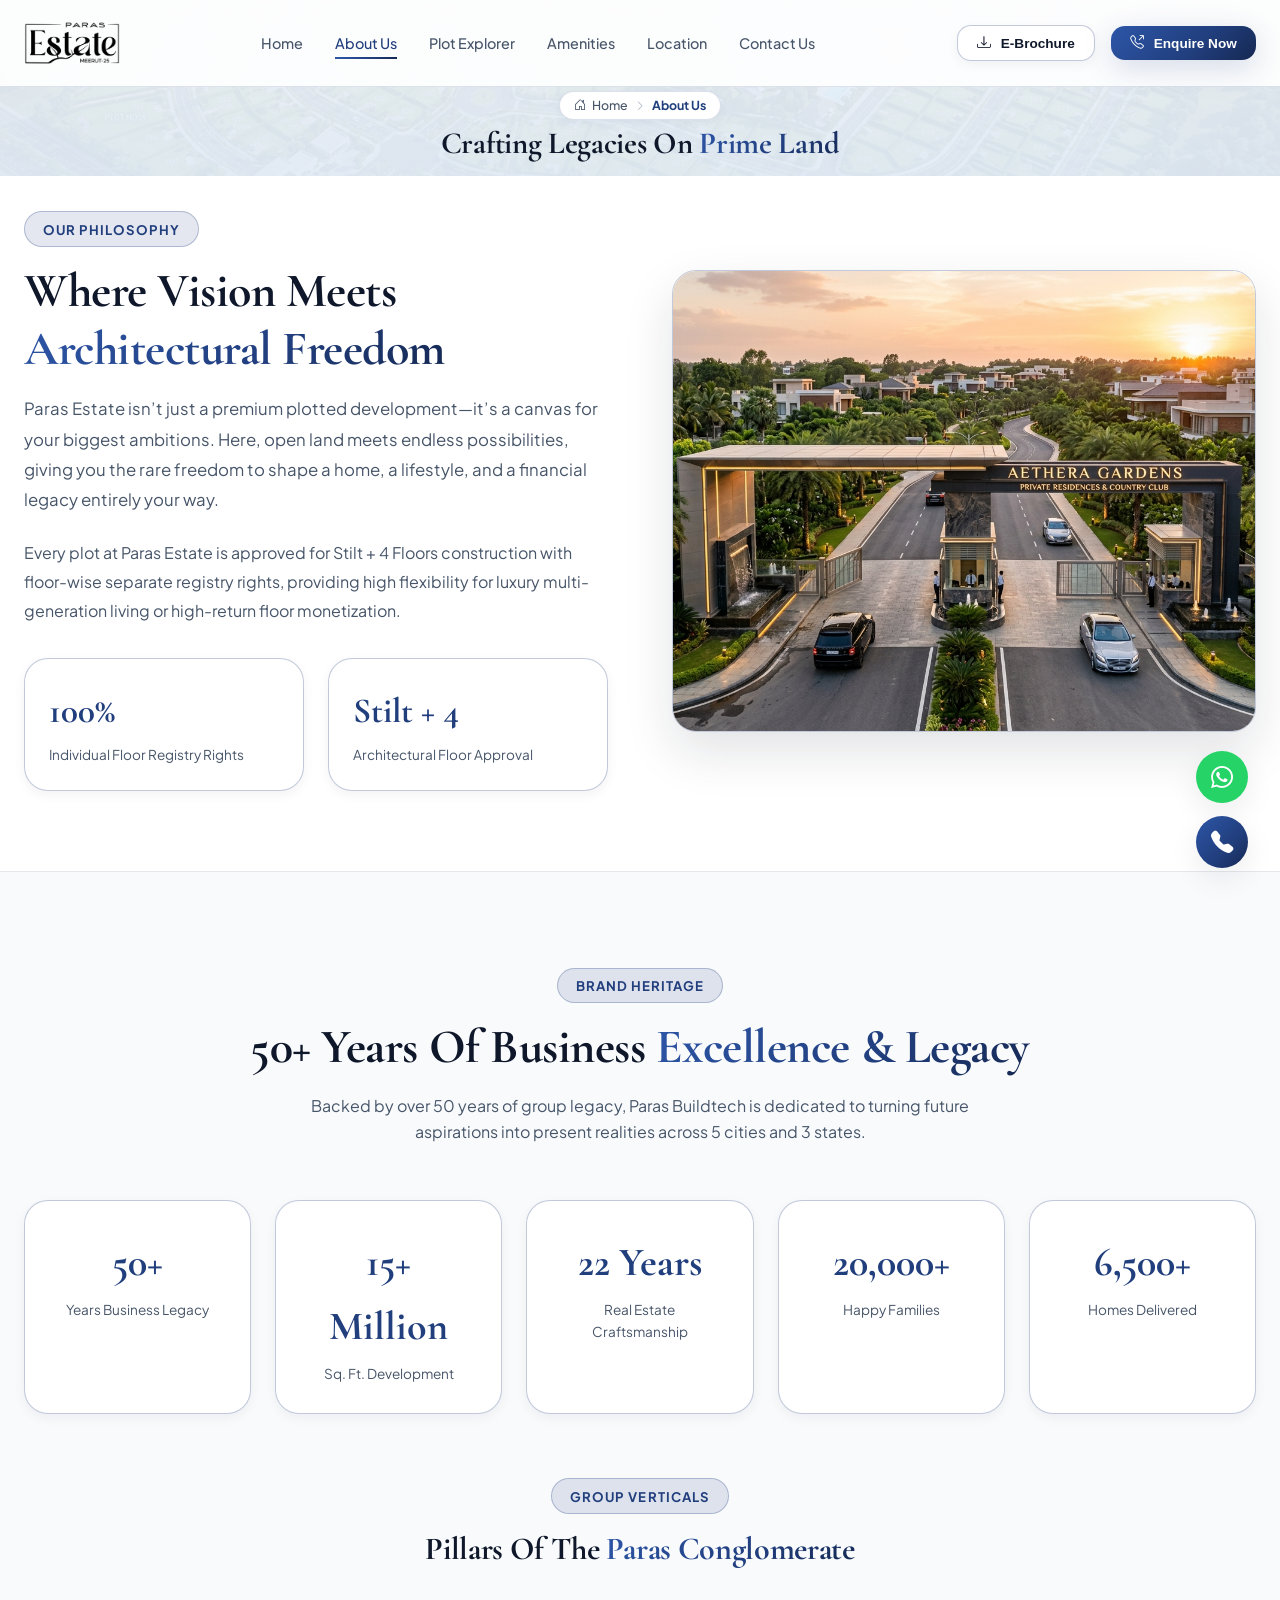
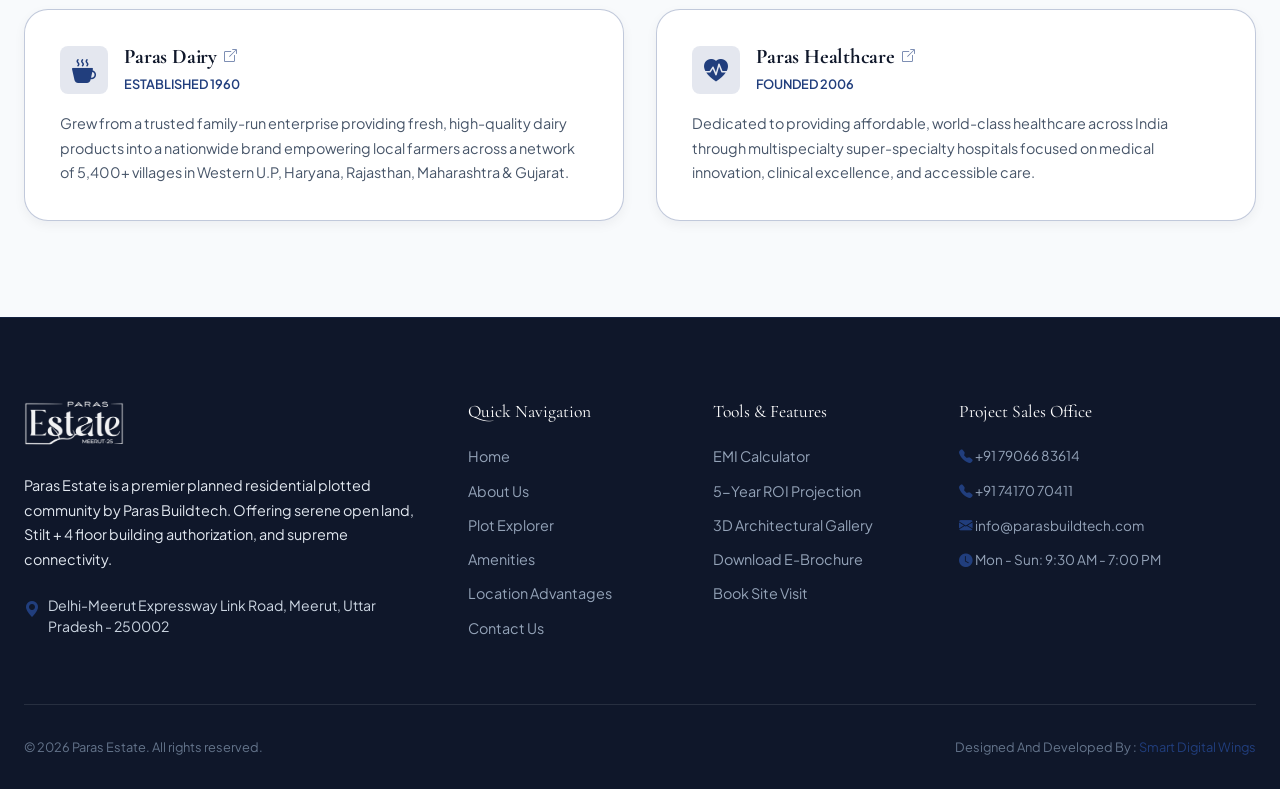
==== commit 65f4888b: "Optimize website: remove duplicate videos and update site assets" ====
--- a/about.html
+++ b/about.html
@@ -1,20 +1,28 @@
 <!DOCTYPE html>
 <html lang="en">
+
 <head>
     <meta charset="UTF-8">
     <meta name="viewport" content="width=device-width, initial-scale=1.0">
     <title>About Us | Paras Estate by Paras Buildtech</title>
-    <meta name="description" content="Learn about Paras Estate and the 20-year real estate legacy of Paras Buildtech. Premium plotted developments with Stilt + 4 floors permission in Gurugram.">
-    
+    <meta name="description"
+        content="Learn about Paras Estate and the 20-year real estate legacy of Paras Buildtech. Premium plotted developments with Stilt + 4 floors permission in Meerut.">
+
     <!-- Google Fonts & Icons -->
     <link rel="preconnect" href="https://fonts.googleapis.com">
     <link rel="preconnect" href="https://fonts.gstatic.com" crossorigin>
-    <link href="https://fonts.googleapis.com/css2?family=Cormorant+Garamond:ital,wght@0,400;0,500;0,600;0,700;1,400;1,600&family=Outfit:wght@400;500;600;700&family=Plus+Jakarta+Sans:wght@300;400;500;600;700;800&display=swap" rel="stylesheet">
+    <link
+        href="https://fonts.googleapis.com/css2?family=Cormorant+Garamond:ital,wght@0,400;0,500;0,600;0,700;1,400;1,600&family=Outfit:wght@400;500;600;700&family=Plus+Jakarta+Sans:wght@300;400;500;600;700;800&display=swap"
+        rel="stylesheet">
     <link rel="stylesheet" href="https://cdn.jsdelivr.net/npm/bootstrap-icons@1.11.3/font/bootstrap-icons.min.css">
 
+    <!-- Favicon -->
+    <link rel="icon" type="image/png" href="assets/logo/paras-logo.png">
+
     <!-- Core Stylesheet -->
-    <link rel="stylesheet" href="styles.css">
+    <link rel="stylesheet" href="assets/css/styles.css">
 </head>
+
 <body>
 
     <!-- Header Navigation -->
@@ -22,11 +30,7 @@
         <div class="container">
             <nav class="navbar">
                 <a href="index.html" class="brand-logo">
-                    <div class="brand-symbol">P</div>
-                    <div class="brand-name">
-                        <span class="brand-title">PARAS ESTATE</span>
-                        <span class="brand-sub">BY PARAS BUILDTECH</span>
-                    </div>
+                    <img src="assets/logo/paras-logo.png" alt="Paras Estate" class="brand-logo-img">
                 </a>
 
                 <ul class="nav-links">
@@ -57,20 +61,19 @@
     <div class="drawer-overlay" id="drawerOverlay"></div>
     <aside class="mobile-drawer" id="mobileDrawer">
         <div style="display: flex; align-items: center; justify-content: space-between;">
-            <div class="brand-logo">
-                <div class="brand-symbol">P</div>
-                <div class="brand-name">
-                    <span class="brand-title">PARAS ESTATE</span>
-                </div>
-            </div>
-            <button style="background: transparent; border: none; color: var(--text-primary); font-size: 1.5rem;" id="drawerClose">
+            <a href="index.html" class="brand-logo">
+                <img src="assets/logo/paras-logo.png" alt="Paras Estate" class="brand-logo-img">
+            </a>
+            <button style="background: transparent; border: none; color: var(--text-primary); font-size: 1.5rem;"
+                id="drawerClose">
                 <i class="bi bi-x-lg"></i>
             </button>
         </div>
 
         <ul style="list-style: none; display: flex; flex-direction: column; gap: 1.5rem; margin-top: 1rem;">
             <li><a href="index.html" class="mobile-nav-link" style="font-size: 1.1rem;">Home</a></li>
-            <li><a href="about.html" class="mobile-nav-link" style="font-size: 1.1rem; color: var(--primary-gold);">About Us</a></li>
+            <li><a href="about.html" class="mobile-nav-link"
+                    style="font-size: 1.1rem; color: var(--primary-gold);">About Us</a></li>
             <li><a href="plots.html" class="mobile-nav-link" style="font-size: 1.1rem;">Plot Explorer</a></li>
             <li><a href="amenities.html" class="mobile-nav-link" style="font-size: 1.1rem;">Amenities</a></li>
             <li><a href="location.html" class="mobile-nav-link" style="font-size: 1.1rem;">Location</a></li>
@@ -88,49 +91,65 @@
     </aside>
 
     <!-- Subpage Hero Banner -->
-    <section style="padding: 10rem 0 5rem 0; background: linear-gradient(to bottom, rgba(248, 250, 252, 0.8), #ffffff), url('assets/images/master_plan.jpg') center/cover no-repeat; border-bottom: 1px solid var(--border-color);">
-        <div class="container">
-            <div class="text-center" style="max-width: 800px; margin: 0 auto;">
-                <span class="section-tag"><i class="bi bi-building"></i> ABOUT PARAS ESTATE</span>
-                <h1 style="font-size: clamp(2.5rem, 5vw, 4rem); margin-bottom: 1.2rem; color: var(--text-primary);">
-                    Crafting Legacies On <span class="gold-text">Prime Land</span>
-                </h1>
-                <p style="font-size: 1.2rem; color: var(--text-secondary); line-height: 1.7;">
-                    Paras Estate represents the apex of planned residential land development—offering homeowners and investors a blank canvas to build custom luxury residences backed by Paras Buildtech’s 20-year legacy.
-                </p>
+    <section class="subpage-hero"
+        style="background-image: linear-gradient(to bottom, rgba(237, 243, 250, 0.92), rgba(228, 237, 248, 0.95)), url('assets/images/master_plan.jpg');">
+        <div class="container">
+            <div class="text-center subpage-hero-content">
+                <nav class="breadcrumb-nav" aria-label="breadcrumb">
+                    <ol class="breadcrumb-list">
+                        <li><a href="index.html"><i class="bi bi-house-door"></i> Home</a></li>
+                        <li class="separator"><i class="bi bi-chevron-right"></i></li>
+                        <li class="active">About Us</li>
+                    </ol>
+                </nav>
+                <h1>Crafting Legacies On <span class="gold-text">Prime Land</span></h1>
             </div>
         </div>
     </section>
 
     <!-- Core Philosophy Section -->
-    <section style="padding: 6rem 0; background: #ffffff;">
+    <section style="padding: 2.2rem 0 5rem 0; background: #ffffff;">
         <div class="container">
             <div style="display: grid; grid-template-columns: 1fr 1fr; gap: 4rem; align-items: center;">
                 <div>
                     <span class="section-tag">OUR PHILOSOPHY</span>
-                    <h2 class="section-title">Where Vision Meets <span class="gold-text">Architectural Freedom</span></h2>
-                    <p style="color: var(--text-secondary); margin-bottom: 1.5rem; font-size: 1.05rem; line-height: 1.8;">
-                        Paras Estate isn’t just a premium plotted development—it’s a canvas for your biggest ambitions. Here, open land meets endless possibilities, giving you the rare freedom to shape a home, a lifestyle, and a financial legacy entirely your way.
+                    <h2 class="section-title">Where Vision Meets <span class="gold-text">Architectural Freedom</span>
+                    </h2>
+                    <p
+                        style="color: var(--text-secondary); margin-bottom: 1.5rem; font-size: 1.05rem; line-height: 1.8;">
+                        Paras Estate isn’t just a premium plotted development—it’s a canvas for your biggest ambitions.
+                        Here, open land meets endless possibilities, giving you the rare freedom to shape a home, a
+                        lifestyle, and a financial legacy entirely your way.
                     </p>
                     <p style="color: var(--text-secondary); margin-bottom: 2rem; font-size: 1rem; line-height: 1.8;">
-                        Every plot at Paras Estate is approved for Stilt + 4 Floors construction with floor-wise separate registry rights, providing high flexibility for luxury multi-generation living or high-return floor monetization.
+                        Every plot at Paras Estate is approved for Stilt + 4 Floors construction with floor-wise
+                        separate registry rights, providing high flexibility for luxury multi-generation living or
+                        high-return floor monetization.
                     </p>
 
                     <div style="display: grid; grid-template-columns: 1fr 1fr; gap: 1.5rem;">
                         <div class="glass-card" style="padding: 1.5rem;">
-                            <div style="font-family: var(--font-heading); font-size: 2.2rem; color: var(--primary-gold); font-weight: 700;">100%</div>
-                            <div style="font-size: 0.85rem; color: var(--text-secondary); margin-top: 0.3rem;">Individual Floor Registry Rights</div>
+                            <div
+                                style="font-family: var(--font-heading); font-size: 2.2rem; color: var(--primary-gold); font-weight: 700;">
+                                100%</div>
+                            <div style="font-size: 0.85rem; color: var(--text-secondary); margin-top: 0.3rem;">
+                                Individual Floor Registry Rights</div>
                         </div>
                         <div class="glass-card" style="padding: 1.5rem;">
-                            <div style="font-family: var(--font-heading); font-size: 2.2rem; color: var(--primary-gold); font-weight: 700;">Stilt + 4</div>
-                            <div style="font-size: 0.85rem; color: var(--text-secondary); margin-top: 0.3rem;">Architectural Floor Approval</div>
+                            <div
+                                style="font-family: var(--font-heading); font-size: 2.2rem; color: var(--primary-gold); font-weight: 700;">
+                                Stilt + 4</div>
+                            <div style="font-size: 0.85rem; color: var(--text-secondary); margin-top: 0.3rem;">
+                                Architectural Floor Approval</div>
                         </div>
                     </div>
                 </div>
 
                 <div style="position: relative;">
-                    <div style="border-radius: var(--radius-lg); overflow: hidden; border: 1px solid var(--border-color); box-shadow: var(--shadow-lg);">
-                        <img src="assets/images/hero.jpg" alt="Paras Estate Entrance Gate" style="width: 100%; height: 460px; object-fit: cover;">
+                    <div
+                        style="border-radius: var(--radius-lg); overflow: hidden; border: 1px solid var(--border-color); box-shadow: var(--shadow-lg);">
+                        <img src="assets/images/hero.jpg" alt="Paras Estate Entrance Gate"
+                            style="width: 100%; height: 460px; object-fit: cover;">
                     </div>
                 </div>
             </div>
@@ -144,30 +163,47 @@
                 <span class="section-tag">BRAND HERITAGE</span>
                 <h2 class="section-title">50+ Years Of Business <span class="gold-text">Excellence & Legacy</span></h2>
                 <p style="color: var(--text-secondary); max-width: 700px; margin: 0.5rem auto 0 auto;">
-                    Backed by over 50 years of group legacy, Paras Buildtech is dedicated to turning future aspirations into present realities across 5 cities and 3 states.
+                    Backed by over 50 years of group legacy, Paras Buildtech is dedicated to turning future aspirations
+                    into present realities across 5 cities and 3 states.
                 </p>
             </div>
 
-            <div style="display: grid; grid-template-columns: repeat(auto-fit, minmax(200px, 1fr)); gap: 1.5rem; margin-bottom: 4rem;">
-                <div class="glass-card text-center" style="padding: 1.8rem;">
-                    <div style="font-family: var(--font-heading); font-size: 2.5rem; color: var(--primary-gold); font-weight: 700;">50+</div>
-                    <div style="font-size: 0.85rem; color: var(--text-secondary); margin-top: 0.3rem;">Years Business Legacy</div>
-                </div>
-                <div class="glass-card text-center" style="padding: 1.8rem;">
-                    <div style="font-family: var(--font-heading); font-size: 2.5rem; color: var(--primary-gold); font-weight: 700;">15+ Million</div>
-                    <div style="font-size: 0.85rem; color: var(--text-secondary); margin-top: 0.3rem;">Sq. Ft. Development</div>
-                </div>
-                <div class="glass-card text-center" style="padding: 1.8rem;">
-                    <div style="font-family: var(--font-heading); font-size: 2.5rem; color: var(--primary-gold); font-weight: 700;">22 Years</div>
-                    <div style="font-size: 0.85rem; color: var(--text-secondary); margin-top: 0.3rem;">Real Estate Craftsmanship</div>
-                </div>
-                <div class="glass-card text-center" style="padding: 1.8rem;">
-                    <div style="font-family: var(--font-heading); font-size: 2.5rem; color: var(--primary-gold); font-weight: 700;">20,000+</div>
-                    <div style="font-size: 0.85rem; color: var(--text-secondary); margin-top: 0.3rem;">Happy Families</div>
-                </div>
-                <div class="glass-card text-center" style="padding: 1.8rem;">
-                    <div style="font-family: var(--font-heading); font-size: 2.5rem; color: var(--primary-gold); font-weight: 700;">6,500+</div>
-                    <div style="font-size: 0.85rem; color: var(--text-secondary); margin-top: 0.3rem;">Homes Delivered</div>
+            <div
+                style="display: grid; grid-template-columns: repeat(auto-fit, minmax(200px, 1fr)); gap: 1.5rem; margin-bottom: 4rem;">
+                <div class="glass-card text-center" style="padding: 1.8rem;">
+                    <div
+                        style="font-family: var(--font-heading); font-size: 2.5rem; color: var(--primary-gold); font-weight: 700;">
+                        50+</div>
+                    <div style="font-size: 0.85rem; color: var(--text-secondary); margin-top: 0.3rem;">Years Business
+                        Legacy</div>
+                </div>
+                <div class="glass-card text-center" style="padding: 1.8rem;">
+                    <div
+                        style="font-family: var(--font-heading); font-size: 2.5rem; color: var(--primary-gold); font-weight: 700;">
+                        15+ Million</div>
+                    <div style="font-size: 0.85rem; color: var(--text-secondary); margin-top: 0.3rem;">Sq. Ft.
+                        Development</div>
+                </div>
+                <div class="glass-card text-center" style="padding: 1.8rem;">
+                    <div
+                        style="font-family: var(--font-heading); font-size: 2.5rem; color: var(--primary-gold); font-weight: 700;">
+                        22 Years</div>
+                    <div style="font-size: 0.85rem; color: var(--text-secondary); margin-top: 0.3rem;">Real Estate
+                        Craftsmanship</div>
+                </div>
+                <div class="glass-card text-center" style="padding: 1.8rem;">
+                    <div
+                        style="font-family: var(--font-heading); font-size: 2.5rem; color: var(--primary-gold); font-weight: 700;">
+                        20,000+</div>
+                    <div style="font-size: 0.85rem; color: var(--text-secondary); margin-top: 0.3rem;">Happy Families
+                    </div>
+                </div>
+                <div class="glass-card text-center" style="padding: 1.8rem;">
+                    <div
+                        style="font-family: var(--font-heading); font-size: 2.5rem; color: var(--primary-gold); font-weight: 700;">
+                        6,500+</div>
+                    <div style="font-size: 0.85rem; color: var(--text-secondary); margin-top: 0.3rem;">Homes Delivered
+                    </div>
                 </div>
             </div>
 
@@ -181,55 +217,88 @@
                 <div style="display: grid; grid-template-columns: 1fr 1fr; gap: 2rem;">
                     <div class="glass-card" style="padding: 2.2rem;">
                         <div style="display: flex; align-items: center; gap: 1rem; margin-bottom: 1rem;">
-                            <div style="width: 48px; height: 48px; border-radius: var(--radius-sm); background: rgba(184, 134, 11, 0.12); color: var(--primary-gold); display: flex; align-items: center; justify-content: center; font-size: 1.5rem;">
+                            <div
+                                style="width: 48px; height: 48px; border-radius: var(--radius-sm); background: rgba(33, 62, 125, 0.12); color: var(--primary-gold); display: flex; align-items: center; justify-content: center; font-size: 1.5rem;">
                                 <i class="bi bi-cup-hot-fill"></i>
                             </div>
                             <div>
-                                <h4 style="font-size: 1.3rem;">Paras Dairy</h4>
-                                <span style="font-size: 0.8rem; color: var(--primary-gold); font-weight: 600;">ESTABLISHED 1960</span>
+                                <h4 style="font-size: 1.3rem;">
+                                    <a href="https://www.parasdairy.com/" target="_blank" rel="noopener noreferrer"
+                                        class="vertical-title-link" title="Visit Paras Dairy Official Website">
+                                        Paras Dairy <i class="bi bi-box-arrow-up-right"></i>
+                                    </a>
+                                </h4>
+                                <span
+                                    style="font-size: 0.8rem; color: var(--primary-gold); font-weight: 600;">ESTABLISHED
+                                    1960</span>
                             </div>
                         </div>
                         <p style="font-size: 0.9rem; color: var(--text-secondary); line-height: 1.7;">
-                            Grew from a trusted family-run enterprise providing fresh, high-quality dairy products into a nationwide brand empowering local farmers across a network of 5,400+ villages in Western U.P, Haryana, Rajasthan, Maharashtra & Gujarat.
+                            Grew from a trusted family-run enterprise providing fresh, high-quality dairy products into
+                            a nationwide brand empowering local farmers across a network of 5,400+ villages in Western
+                            U.P, Haryana, Rajasthan, Maharashtra & Gujarat.
                         </p>
                     </div>
 
                     <div class="glass-card" style="padding: 2.2rem;">
                         <div style="display: flex; align-items: center; gap: 1rem; margin-bottom: 1rem;">
-                            <div style="width: 48px; height: 48px; border-radius: var(--radius-sm); background: rgba(184, 134, 11, 0.12); color: var(--primary-gold); display: flex; align-items: center; justify-content: center; font-size: 1.5rem;">
+                            <div
+                                style="width: 48px; height: 48px; border-radius: var(--radius-sm); background: rgba(33, 62, 125, 0.12); color: var(--primary-gold); display: flex; align-items: center; justify-content: center; font-size: 1.5rem;">
                                 <i class="bi bi-heart-pulse-fill"></i>
                             </div>
                             <div>
-                                <h4 style="font-size: 1.3rem;">Paras Healthcare</h4>
-                                <span style="font-size: 0.8rem; color: var(--primary-gold); font-weight: 600;">FOUNDED 2006</span>
+                                <h4 style="font-size: 1.3rem;">
+                                    <a href="https://www.parashospitals.com/" target="_blank" rel="noopener noreferrer"
+                                        class="vertical-title-link" title="Visit Paras Healthcare Official Website">
+                                        Paras Healthcare <i class="bi bi-box-arrow-up-right"></i>
+                                    </a>
+                                </h4>
+                                <span style="font-size: 0.8rem; color: var(--primary-gold); font-weight: 600;">FOUNDED
+                                    2006</span>
                             </div>
                         </div>
                         <p style="font-size: 0.9rem; color: var(--text-secondary); line-height: 1.7;">
-                            Dedicated to providing affordable, world-class healthcare across India through multispecialty super-specialty hospitals focused on medical innovation, clinical excellence, and accessible care.
+                            Dedicated to providing affordable, world-class healthcare across India through
+                            multispecialty super-specialty hospitals focused on medical innovation, clinical excellence,
+                            and accessible care.
                         </p>
                     </div>
                 </div>
             </div>
         </div>
     </section>
+
+    <!-- Footer -->
+    <!-- Floating Quick Action Widget -->
+    <div class="floating-actions">
+        <a href="https://wa.me/917906683614?text=Hi,%20I%20am%20interested%20in%20Paras%20Estate%20residential%20plots."
+            target="_blank" class="float-btn float-whatsapp" aria-label="Chat on WhatsApp">
+            <i class="bi bi-whatsapp"></i>
+        </a>
+        <a href="tel:+917906683614" class="float-btn float-call" aria-label="Call Sales Office">
+            <i class="bi bi-telephone-fill"></i>
+        </a>
+    </div>
 
     <!-- Footer -->
     <footer class="footer">
         <div class="container">
             <div class="footer-grid">
                 <div>
-                    <div class="brand-logo" style="margin-bottom: 1.2rem;">
-                        <div class="brand-symbol">P</div>
-                        <div class="brand-name">
-                            <span class="brand-title">PARAS ESTATE</span>
-                            <span class="brand-sub">PARAS BUILDTECH</span>
-                        </div>
-                    </div>
-                    <p style="font-size: 0.85rem; line-height: 1.6; color: var(--text-secondary); margin-bottom: 1.5rem;">
-                        Paras Estate is a premier planned residential plotted community by Paras Buildtech. Offering serene open land, Stilt + 4 floor building authorization, and supreme connectivity.
+                    <a href="index.html" class="brand-logo" style="margin-bottom: 1.2rem; display: inline-block;">
+                        <img src="assets/logo/paras-logo.png" alt="Paras Estate"
+                            class="brand-logo-img brand-logo-footer">
+                    </a>
+                    <p class="footer-desc"
+                        style="font-size: 0.9rem; line-height: 1.7; color: #e2e8f0; margin-bottom: 1.5rem;">
+                        Paras Estate is a premier planned residential plotted community by Paras Buildtech. Offering
+                        serene open land, Stilt + 4 floor building authorization, and supreme connectivity.
                     </p>
-                    <div style="font-size: 0.85rem; color: #94a3b8;">
-                        <i class="bi bi-geo-alt"></i> 11th Floor, Paras Twin Towers (Tower B), Sec-54, Golf Course Road, Gurugram, Haryana - 122002
+                    <div class="footer-address"
+                        style="font-size: 0.88rem; color: #cbd5e1; display: flex; align-items: flex-start; gap: 0.5rem; line-height: 1.5;">
+                        <i class="bi bi-geo-alt-fill"
+                            style="color: var(--primary-gold); margin-top: 2px; font-size: 1rem; flex-shrink: 0;"></i>
+                        <span>Delhi-Meerut Expressway Link Road, Meerut, Uttar Pradesh - 250002</span>
                     </div>
                 </div>
 
@@ -257,18 +326,26 @@
                 </div>
 
                 <div>
-                    <div class="footer-col-title">Corporate Contact</div>
+                    <div class="footer-col-title">Project Sales Office</div>
                     <div style="display: flex; flex-direction: column; gap: 0.8rem; font-size: 0.85rem;">
-                        <div><i class="bi bi-telephone-fill" style="color: var(--primary-gold);"></i> +91 124 456 1500</div>
-                        <div><i class="bi bi-envelope-fill" style="color: var(--primary-gold);"></i> info@parasbuildtech.com</div>
-                        <div><i class="bi bi-clock-fill" style="color: var(--primary-gold);"></i> Mon - Sat: 9:30 AM - 6:30 PM</div>
+                        <div><i class="bi bi-telephone-fill" style="color: var(--primary-gold);"></i> <a
+                                href="tel:+917906683614" style="color: inherit; text-decoration: none;">+91 79066
+                                83614</a></div>
+                        <div><i class="bi bi-telephone-fill" style="color: var(--primary-gold);"></i> <a
+                                href="tel:+917417070411" style="color: inherit; text-decoration: none;">+91 74170
+                                70411</a></div>
+                        <div><i class="bi bi-envelope-fill" style="color: var(--primary-gold);"></i>
+                            info@parasbuildtech.com</div>
+                        <div><i class="bi bi-clock-fill" style="color: var(--primary-gold);"></i> Mon - Sun: 9:30 AM -
+                            7:00 PM</div>
                     </div>
                 </div>
             </div>
 
             <div class="footer-bottom">
-                <div>© 2026 Paras Buildtech India Pvt. Ltd. All rights reserved.</div>
-                <div>Disclaimer: Artistic impressions only. M/s Rapid Buildtech Pvt. Ltd. / M/s Paras Buildtech India Private Limited.</div>
+                <div>© 2026 Paras Estate. All rights reserved.</div>
+                <div>Designed And Developed By : <a href="https://smartdigitalwings.com/" target="_blank"
+                        rel="noopener noreferrer">Smart Digital Wings</a></div>
             </div>
         </div>
     </footer>
@@ -287,7 +364,8 @@
                     <label class="form-label">Phone Number *</label>
                     <input type="tel" class="form-input" placeholder="+91 98765 43210" required>
                 </div>
-                <button type="submit" class="btn btn-primary" style="width: 100%; margin-top: 1rem;">Submit Enquiry</button>
+                <button type="submit" class="btn btn-primary" style="width: 100%; margin-top: 1rem;">Submit
+                    Enquiry</button>
             </form>
         </div>
     </div>
@@ -301,11 +379,13 @@
                     <label class="form-label">WhatsApp Mobile Number *</label>
                     <input type="tel" class="form-input" placeholder="+91 98765 43210" required>
                 </div>
-                <button type="submit" class="btn btn-primary" style="width: 100%; margin-top: 1rem;">Download PDF</button>
+                <button type="submit" class="btn btn-primary" style="width: 100%; margin-top: 1rem;">Download
+                    PDF</button>
             </form>
         </div>
     </div>
 
-    <script src="script.js"></script>
+    <script src="assets/js/script.js"></script>
 </body>
-</html>
+
+</html>
--- a/assets/css/styles.css
+++ b/assets/css/styles.css
@@ -0,0 +1,3050 @@
+/* ==========================================================================
+   PARAS ESTATE - Luxury Residential Plotted Township
+   Premium White Theme Design System
+   ========================================================================== */
+
+@import url('https://fonts.googleapis.com/css2?family=Cormorant+Garamond:ital,wght@0,400;0,500;0,600;0,700;1,400;1,600&family=Outfit:wght@400;500;600;700&family=Plus+Jakarta+Sans:wght@300;400;500;600;700;800&display=swap');
+
+:root {
+    /* Color Palette - Premium White Luxury */
+    --bg-dark: #f8fafc;
+    --bg-dark-surface: #ffffff;
+    --bg-card: #ffffff;
+    --bg-glass: rgba(255, 255, 255, 0.92);
+    --bg-glass-light: rgba(15, 23, 42, 0.03);
+
+    --primary-gold: #213E7D;
+    --primary-gold-hover: #172e5e;
+    --gold-gradient: linear-gradient(135deg, #2d56a8 0%, #213E7D 60%, #152852 100%);
+    --gold-glow: rgba(33, 62, 125, 0.2);
+
+    --text-primary: #0f172a;
+    --text-secondary: #475569;
+    --text-muted: #64748b;
+    --text-gold: #213E7D;
+
+    --accent-green: #059669;
+    --accent-emerald: #047857;
+    --border-color: rgba(33, 62, 125, 0.28);
+    --border-glass: rgba(15, 23, 42, 0.08);
+
+    /* Fonts - Ultra Luxury Real Estate Typography */
+    --font-heading: 'Cormorant Garamond', Georgia, serif;
+    --font-body: 'Plus Jakarta Sans', -apple-system, BlinkMacSystemFont, sans-serif;
+    --font-display: 'Outfit', sans-serif;
+
+    /* Spacing & Transitions */
+    --radius-sm: 8px;
+    --radius-md: 14px;
+    --radius-lg: 24px;
+    --radius-full: 9999px;
+    --transition-fast: 0.2s cubic-bezier(0.4, 0, 0.2, 1);
+    --transition-smooth: 0.4s cubic-bezier(0.16, 1, 0.3, 1);
+
+    /* Shadows */
+    --shadow-sm: 0 4px 12px rgba(15, 23, 42, 0.05);
+    --shadow-md: 0 10px 30px rgba(15, 23, 42, 0.08);
+    --shadow-lg: 0 20px 50px rgba(15, 23, 42, 0.12);
+    --shadow-gold: 0 8px 30px rgba(33, 62, 125, 0.18);
+}
+
+/* Reset & Base Setup */
+*,
+*::before,
+*::after {
+    box-sizing: border-box;
+    margin: 0;
+    padding: 0;
+}
+
+html {
+    scroll-behavior: smooth;
+    font-size: 16px;
+    color-scheme: light;
+}
+
+body {
+    background-color: var(--bg-dark);
+    color: var(--text-primary);
+    font-family: var(--font-body);
+    line-height: 1.6;
+    overflow-x: hidden;
+    -webkit-font-smoothing: antialiased;
+}
+
+/* Typography Helpers */
+h1,
+h2,
+h3,
+h4,
+h5,
+h6 {
+    font-family: var(--font-heading);
+    font-weight: 700;
+    line-height: 1.2;
+    letter-spacing: -0.01em;
+    color: var(--text-primary);
+}
+
+a {
+    color: inherit;
+    text-decoration: none;
+    transition: var(--transition-fast);
+}
+
+img {
+    max-width: 100%;
+    height: auto;
+    display: block;
+}
+
+/* Container */
+.container {
+    width: 100%;
+    max-width: 1280px;
+    margin: 0 auto;
+    padding: 0 1.5rem;
+}
+
+/* Gradient Text */
+.gold-text {
+    background: var(--gold-gradient);
+    -webkit-background-clip: text;
+    -webkit-text-fill-color: transparent;
+    display: inline-block;
+}
+
+/* Section Header */
+.section-tag {
+    display: inline-flex;
+    align-items: center;
+    gap: 0.5rem;
+    padding: 0.4rem 1.1rem;
+    border-radius: var(--radius-full);
+    background: rgba(33, 62, 125, 0.12);
+    border: 1px solid var(--border-color);
+    color: var(--primary-gold);
+    font-size: 0.825rem;
+    font-weight: 700;
+    text-transform: uppercase;
+    letter-spacing: 0.08em;
+    margin-bottom: 1rem;
+}
+
+.section-title {
+    font-size: clamp(2rem, 4vw, 3rem);
+    margin-bottom: 1rem;
+    color: var(--text-primary);
+}
+
+.section-subtitle {
+    font-size: 1.1rem;
+    color: var(--text-secondary);
+    max-width: 650px;
+    margin: 0 auto 3rem auto;
+}
+
+.text-center {
+    text-align: center;
+}
+
+/* Buttons */
+.btn {
+    display: inline-flex;
+    align-items: center;
+    justify-content: center;
+    gap: 0.6rem;
+    padding: 0.9rem 1.8rem;
+    font-size: 0.95rem;
+    font-weight: 600;
+    border-radius: var(--radius-md);
+    cursor: pointer;
+    transition: var(--transition-smooth);
+    border: none;
+    outline: none;
+    text-align: center;
+}
+
+.btn-primary {
+    background: var(--gold-gradient);
+    color: #ffffff;
+    box-shadow: var(--shadow-gold);
+    position: relative;
+    overflow: hidden;
+}
+
+.btn-primary:hover {
+    transform: translateY(-2px);
+    box-shadow: 0 12px 35px rgba(33, 62, 125, 0.35);
+    color: #ffffff;
+}
+
+.btn-outline {
+    background: #ffffff;
+    color: var(--text-primary);
+    border: 1px solid var(--border-color);
+    box-shadow: var(--shadow-sm);
+}
+
+.btn-outline:hover {
+    background: rgba(33, 62, 125, 0.1);
+    border-color: var(--primary-gold);
+    color: var(--primary-gold);
+    transform: translateY(-2px);
+}
+
+.btn-whatsapp {
+    background: #25d366;
+    color: #ffffff;
+    box-shadow: 0 6px 20px rgba(37, 211, 102, 0.3);
+}
+
+.btn-whatsapp:hover {
+    background: #20ba5a;
+    color: #ffffff;
+    transform: translateY(-2px);
+    box-shadow: 0 10px 25px rgba(37, 211, 102, 0.45);
+}
+
+.btn-sm {
+    padding: 0.6rem 1.2rem;
+    font-size: 0.85rem;
+}
+
+/* Glass Card */
+.glass-card {
+    background: var(--bg-card);
+    border: 1px solid var(--border-color);
+    border-radius: var(--radius-lg);
+    padding: 2rem;
+    transition: var(--transition-smooth);
+    box-shadow: var(--shadow-sm);
+}
+
+.glass-card:hover {
+    border-color: var(--primary-gold);
+    box-shadow: var(--shadow-md);
+}
+
+.vertical-title-link {
+    color: var(--text-primary);
+    text-decoration: none;
+    display: inline-flex;
+    align-items: center;
+    gap: 0.45rem;
+    transition: color var(--transition-fast);
+}
+
+.vertical-title-link:hover {
+    color: var(--primary-gold);
+}
+
+.vertical-title-link i {
+    font-size: 0.8rem;
+    color: var(--primary-gold);
+    opacity: 0.7;
+    transition: transform var(--transition-fast), opacity var(--transition-fast);
+}
+
+.vertical-title-link:hover i {
+    opacity: 1;
+    transform: translate(2px, -2px);
+}
+
+/* ==========================================================================
+   Header & Navigation
+   ========================================================================== */
+.header {
+    position: fixed;
+    top: 0;
+    left: 0;
+    right: 0;
+    z-index: 1000;
+    padding: 1.2rem 0;
+    transition: var(--transition-smooth);
+    background: rgba(255, 255, 255, 0.9);
+    backdrop-filter: blur(16px);
+    -webkit-backdrop-filter: blur(16px);
+    border-bottom: 1px solid rgba(33, 62, 125, 0.15);
+}
+
+.header.scrolled {
+    background: rgba(255, 255, 255, 0.98);
+    padding: 0.8rem 0;
+    border-bottom: 1px solid var(--border-color);
+    box-shadow: var(--shadow-sm);
+}
+
+.navbar {
+    display: flex;
+    align-items: center;
+    justify-content: space-between;
+}
+
+.brand-logo {
+    display: inline-flex;
+    align-items: center;
+    gap: 0.8rem;
+    text-decoration: none;
+    line-height: 1;
+}
+
+.brand-logo-img {
+    height: 48px;
+    width: auto;
+    max-height: 52px;
+    object-fit: contain;
+    display: block;
+    transition: transform var(--transition-fast), filter var(--transition-fast), opacity var(--transition-fast);
+}
+
+.brand-logo:hover .brand-logo-img {
+    transform: scale(1.03);
+}
+
+/* Footer logo inversion for dark slate background */
+.footer .brand-logo-img,
+.brand-logo-footer {
+    height: 50px;
+    filter: brightness(0) invert(1);
+    opacity: 0.95;
+}
+
+.footer .brand-logo:hover .brand-logo-img,
+.brand-logo:hover .brand-logo-footer {
+    opacity: 1;
+    transform: scale(1.03);
+}
+
+@media (max-width: 768px) {
+    .brand-logo-img {
+        height: 40px;
+    }
+}
+
+.brand-symbol {
+    width: 44px;
+    height: 44px;
+    background: var(--gold-gradient);
+    border-radius: var(--radius-sm);
+    display: flex;
+    align-items: center;
+    justify-content: center;
+    color: #ffffff;
+    font-family: var(--font-heading);
+    font-weight: 800;
+    font-size: 1.5rem;
+    box-shadow: var(--shadow-gold);
+}
+
+.brand-name {
+    display: flex;
+    flex-direction: column;
+}
+
+.brand-title {
+    font-family: var(--font-heading);
+    font-size: 1.35rem;
+    font-weight: 700;
+    color: var(--text-primary);
+    letter-spacing: 0.05em;
+    line-height: 1;
+}
+
+.brand-sub {
+    font-size: 0.65rem;
+    color: var(--primary-gold);
+    letter-spacing: 0.25em;
+    text-transform: uppercase;
+    margin-top: 3px;
+    font-weight: 600;
+}
+
+.nav-links {
+    display: flex;
+    align-items: center;
+    gap: 2rem;
+    list-style: none;
+}
+
+.nav-link {
+    font-size: 0.9rem;
+    font-weight: 500;
+    color: var(--text-secondary);
+    position: relative;
+    padding: 0.4rem 0;
+}
+
+.nav-link:hover,
+.nav-link.active {
+    color: var(--primary-gold);
+}
+
+.nav-link::after {
+    content: '';
+    position: absolute;
+    bottom: 0;
+    left: 0;
+    width: 0;
+    height: 2px;
+    background: var(--gold-gradient);
+    transition: var(--transition-fast);
+}
+
+.nav-link:hover::after,
+.nav-link.active::after {
+    width: 100%;
+}
+
+.nav-actions {
+    display: flex;
+    align-items: center;
+    gap: 1rem;
+}
+
+.mobile-toggle {
+    display: none;
+    background: transparent;
+    border: none;
+    color: var(--text-primary);
+    font-size: 1.5rem;
+    cursor: pointer;
+}
+
+/* Mobile Drawer */
+.mobile-drawer {
+    position: fixed;
+    top: 0;
+    right: -100%;
+    width: 320px;
+    height: 100vh;
+    background: #ffffff;
+    border-left: 1px solid var(--border-color);
+    z-index: 1001;
+    padding: 2.5rem 2rem;
+    display: flex;
+    flex-direction: column;
+    gap: 2rem;
+    transition: var(--transition-smooth);
+    box-shadow: var(--shadow-lg);
+}
+
+.mobile-drawer.open {
+    right: 0;
+}
+
+.drawer-overlay {
+    position: fixed;
+    inset: 0;
+    background: rgba(15, 23, 42, 0.4);
+    backdrop-filter: blur(4px);
+    z-index: 1000;
+    opacity: 0;
+    pointer-events: none;
+    transition: var(--transition-fast);
+}
+
+.drawer-overlay.open {
+    opacity: 1;
+    pointer-events: auto;
+}
+
+/* ==========================================================================
+   Subpage Hero Banner - Ultra-Compact with Breadcrumb (No Border, Distinct BG)
+   ========================================================================== */
+.subpage-hero {
+    padding: 5.7rem 0 0.85rem 0;
+    border-bottom: none;
+    position: relative;
+    background-color: #edf3fa;
+    background-position: center;
+    background-size: cover;
+    background-repeat: no-repeat;
+}
+
+.subpage-hero-content {
+    max-width: 760px;
+    margin: 0 auto;
+}
+
+/* Breadcrumb Navigation */
+.breadcrumb-nav {
+    display: flex;
+    justify-content: center;
+    margin-bottom: 0.35rem;
+}
+
+.breadcrumb-list {
+    display: inline-flex;
+    align-items: center;
+    gap: 0.45rem;
+    list-style: none;
+    padding: 0.22rem 0.85rem;
+    background: #ffffff;
+    border: 1px solid rgba(33, 62, 125, 0.16);
+    border-radius: var(--radius-full);
+    font-size: 0.775rem;
+    font-weight: 500;
+    box-shadow: 0 2px 8px rgba(33, 62, 125, 0.05);
+}
+
+.breadcrumb-list a {
+    color: var(--text-secondary);
+    text-decoration: none;
+    display: inline-flex;
+    align-items: center;
+    gap: 0.35rem;
+    transition: color var(--transition-fast);
+}
+
+.breadcrumb-list a:hover {
+    color: var(--primary-gold);
+}
+
+.breadcrumb-list .separator {
+    font-size: 0.65rem;
+    color: var(--text-muted);
+    opacity: 0.6;
+    display: inline-flex;
+    align-items: center;
+}
+
+.breadcrumb-list .active {
+    color: var(--primary-gold);
+    font-weight: 700;
+}
+
+.subpage-hero h1 {
+    font-size: clamp(1.5rem, 2.4vw, 2.05rem);
+    line-height: 1.2;
+    margin-bottom: 0;
+    color: var(--text-primary);
+    font-weight: 700;
+}
+
+@media (max-width: 768px) {
+    .subpage-hero {
+        padding: 4.8rem 0 1rem 0;
+    }
+    .subpage-hero h1 {
+        font-size: 1.35rem;
+    }
+    .breadcrumb-list {
+        font-size: 0.72rem;
+        padding: 0.18rem 0.65rem;
+    }
+}
+
+/* ==========================================================================
+   Hero Section - Full Clean Video Banner
+   ========================================================================== */
+.hero {
+    position: relative;
+    width: 100%;
+    height: 100vh;
+    min-height: 560px;
+    display: flex;
+    align-items: center;
+    justify-content: center;
+    padding: 0;
+    overflow: hidden;
+    background: #000000;
+}
+
+.hero-bg {
+    position: absolute;
+    inset: 0;
+    width: 100%;
+    height: 100%;
+    z-index: 1;
+}
+
+.hero-bg-video {
+    width: 100%;
+    height: 100%;
+    object-fit: cover;
+    filter: none;
+}
+
+.hero-overlay {
+    display: none;
+}
+
+.hero .container {
+    position: relative;
+    z-index: 3;
+}
+
+.hero-grid {
+    display: grid;
+    grid-template-columns: 1.15fr 0.85fr;
+    gap: 2.5rem;
+    align-items: center;
+}
+
+.hero-left {
+    position: relative;
+    z-index: 3;
+}
+
+.hero-badge {
+    margin-bottom: 0.75rem;
+}
+
+.hero-badge .section-tag {
+    background: rgba(33, 62, 125, 0.35);
+    border-color: rgba(96, 165, 250, 0.5);
+    color: #93c5fd;
+    backdrop-filter: blur(8px);
+    padding: 0.3rem 0.9rem;
+    font-size: 0.775rem;
+}
+
+.hero-title {
+    font-size: clamp(2rem, 3.8vw, 3.2rem);
+    line-height: 1.15;
+    margin-bottom: 0.85rem;
+    color: #ffffff;
+    font-weight: 800;
+}
+
+.hero-title .gold-text {
+    background: linear-gradient(135deg, #93c5fd 0%, #60a5fa 50%, #3b82f6 100%);
+    -webkit-background-clip: text;
+    -webkit-text-fill-color: transparent;
+    filter: drop-shadow(0 2px 10px rgba(33, 62, 125, 0.5));
+}
+
+.hero-description {
+    font-size: 1rem;
+    color: #e2e8f0;
+    margin-bottom: 1.25rem;
+    line-height: 1.6;
+    font-weight: 400;
+    max-width: 620px;
+    text-shadow: 0 1px 3px rgba(0, 0, 0, 0.5);
+}
+
+.hero-actions {
+    display: flex;
+    flex-wrap: wrap;
+    gap: 0.8rem;
+    margin-bottom: 1.5rem;
+}
+
+.hero-actions .btn-outline {
+    background: rgba(255, 255, 255, 0.12);
+    color: #ffffff;
+    border-color: rgba(255, 255, 255, 0.3);
+    backdrop-filter: blur(8px);
+}
+
+.hero-actions .btn-outline:hover {
+    background: rgba(33, 62, 125, 0.25);
+    border-color: var(--primary-gold);
+    color: #ffffff;
+}
+
+.hero-stats-grid {
+    display: grid;
+    grid-template-columns: repeat(4, 1fr);
+    gap: 0.8rem;
+    background: rgba(15, 23, 42, 0.75);
+    backdrop-filter: blur(16px);
+    -webkit-backdrop-filter: blur(16px);
+    border: 1px solid rgba(33, 62, 125, 0.35);
+    padding: 1rem 1.2rem;
+    border-radius: var(--radius-md);
+    box-shadow: 0 10px 30px rgba(0, 0, 0, 0.3);
+}
+
+.stat-item {
+    display: flex;
+    flex-direction: column;
+}
+
+.stat-number {
+    font-family: var(--font-heading);
+    font-size: 1.45rem;
+    font-weight: 700;
+    color: #93c5fd;
+    line-height: 1;
+}
+
+.stat-label {
+    font-size: 0.75rem;
+    color: #94a3b8;
+    margin-top: 0.25rem;
+}
+
+/* Hero Right Side Form Styling - Compact */
+.hero-right {
+    position: relative;
+    z-index: 3;
+}
+
+.hero-form-card {
+    background: rgba(255, 255, 255, 0.96);
+    backdrop-filter: blur(20px);
+    -webkit-backdrop-filter: blur(20px);
+    border: 1px solid var(--border-color);
+    border-radius: 28px;
+    padding: 1.3rem 1.5rem;
+    box-shadow: 0 15px 40px rgba(0, 0, 0, 0.35), var(--shadow-gold);
+    transition: var(--transition-smooth);
+    max-width: 440px;
+    margin-left: auto;
+    overflow: hidden;
+}
+
+.hero-form-card:hover {
+    border-color: var(--primary-gold);
+    box-shadow: 0 20px 50px rgba(0, 0, 0, 0.45), 0 0 30px rgba(33, 62, 125, 0.3);
+}
+
+.hero-form-header {
+    margin-bottom: 0.85rem;
+}
+
+.form-badge {
+    display: inline-flex;
+    align-items: center;
+    gap: 0.35rem;
+    padding: 0.2rem 0.65rem;
+    background: rgba(33, 62, 125, 0.15);
+    border: 1px solid rgba(33, 62, 125, 0.3);
+    border-radius: var(--radius-full);
+    color: var(--primary-gold);
+    font-size: 0.675rem;
+    font-weight: 700;
+    letter-spacing: 0.08em;
+    margin-bottom: 0.4rem;
+}
+
+.hero-form-title {
+    font-family: var(--font-heading);
+    font-size: 1.45rem;
+    font-weight: 700;
+    color: var(--text-primary);
+    line-height: 1.15;
+}
+
+.hero-form .form-group {
+    margin-bottom: 0.65rem;
+}
+
+.hero-form .form-label {
+    display: flex;
+    align-items: center;
+    gap: 0.35rem;
+    font-size: 0.775rem;
+    font-weight: 600;
+    color: var(--text-primary);
+    margin-bottom: 0.25rem;
+}
+
+.hero-form .form-label i {
+    color: var(--primary-gold);
+}
+
+.hero-form .form-input {
+    width: 100%;
+    padding: 0.55rem 0.8rem;
+    font-size: 0.875rem;
+    border: 1px solid rgba(15, 23, 42, 0.16);
+    border-radius: var(--radius-sm);
+    background: #ffffff;
+    color: var(--text-primary);
+    transition: var(--transition-fast);
+    font-family: inherit;
+}
+
+.hero-form .form-input:focus {
+    outline: none;
+    border-color: var(--primary-gold);
+    box-shadow: 0 0 0 3px rgba(33, 62, 125, 0.18);
+}
+
+.btn-block {
+    width: 100%;
+}
+
+.hero-submit-btn {
+    padding: 0.65rem 1rem;
+    font-size: 0.875rem;
+    margin-top: 0.35rem;
+    border-radius: var(--radius-sm);
+}
+
+.form-divider {
+    display: flex;
+    align-items: center;
+    text-align: center;
+    margin: 0.45rem 0;
+    color: var(--text-muted);
+    font-size: 0.7rem;
+    font-weight: 700;
+    letter-spacing: 0.08em;
+}
+
+.form-divider::before,
+.form-divider::after {
+    content: '';
+    flex: 1;
+    border-bottom: 1px solid rgba(15, 23, 42, 0.14);
+}
+
+.form-divider::before {
+    margin-right: 0.5rem;
+}
+
+.form-divider::after {
+    margin-left: 0.5rem;
+}
+
+.hero-whatsapp-btn {
+    padding: 0.6rem 1rem;
+    font-size: 0.85rem;
+    margin-top: 0;
+    border-radius: var(--radius-sm);
+}
+
+.form-privacy {
+    margin-top: 0.6rem;
+    display: flex;
+    align-items: center;
+    justify-content: center;
+    gap: 0.35rem;
+    font-size: 0.7rem;
+    color: var(--text-muted);
+    text-align: center;
+}
+
+.form-privacy i {
+    color: var(--accent-emerald);
+}
+
+/* ==========================================================================
+   Overview Section - Balanced Equal Height Layout
+   ========================================================================== */
+.overview {
+    padding: 5.5rem 0;
+    position: relative;
+    background: #ffffff;
+}
+
+.overview-grid {
+    display: grid;
+    grid-template-columns: 1fr 1fr;
+    gap: 3.5rem;
+    align-items: center;
+}
+
+.overview-visual {
+    position: relative;
+}
+
+.overview-img-container {
+    position: relative;
+    width: 100%;
+    height: 480px;
+    border-radius: var(--radius-lg);
+    overflow: hidden;
+    border: 1px solid var(--border-color);
+    box-shadow: var(--shadow-md);
+    background: #f8fafc;
+}
+
+.overview-img-container img {
+    width: 100%;
+    height: 100%;
+    object-fit: cover;
+    object-position: center;
+    transition: var(--transition-smooth);
+}
+
+.overview-img-container:hover img {
+    transform: scale(1.02);
+}
+
+.overview-floating-card {
+    position: absolute;
+    bottom: 1.2rem;
+    right: 1.2rem;
+    background: rgba(255, 255, 255, 0.95);
+    backdrop-filter: blur(12px);
+    -webkit-backdrop-filter: blur(12px);
+    border: 1px solid var(--primary-gold);
+    padding: 0.75rem 1.2rem;
+    border-radius: var(--radius-md);
+    box-shadow: var(--shadow-gold);
+    display: flex;
+    align-items: center;
+    gap: 0.75rem;
+    z-index: 5;
+}
+
+.floating-icon {
+    width: 38px;
+    height: 38px;
+    border-radius: var(--radius-sm);
+    background: rgba(33, 62, 125, 0.12);
+    color: var(--primary-gold);
+    display: flex;
+    align-items: center;
+    justify-content: center;
+    font-size: 1.2rem;
+    flex-shrink: 0;
+}
+
+.overview-content {
+    height: 480px;
+    display: flex;
+    flex-direction: column;
+    justify-content: space-between;
+}
+
+.overview-lead-text {
+    color: var(--text-secondary);
+    margin-bottom: 1.25rem;
+    font-size: 1rem;
+    line-height: 1.65;
+}
+
+.overview-minimal-grid {
+    display: grid;
+    grid-template-columns: 1fr 1fr;
+    gap: 1.25rem 1.8rem;
+    margin-top: auto;
+    padding-top: 1.25rem;
+    border-top: 1px solid rgba(33, 62, 125, 0.2);
+}
+
+.minimal-feature-item {
+    display: flex;
+    align-items: flex-start;
+    gap: 0.85rem;
+    padding: 0.2rem 0;
+}
+
+.minimal-feature-icon {
+    width: 38px;
+    height: 38px;
+    border-radius: 50%;
+    background: rgba(33, 62, 125, 0.12);
+    color: var(--primary-gold);
+    display: flex;
+    align-items: center;
+    justify-content: center;
+    font-size: 1.15rem;
+    flex-shrink: 0;
+    transition: var(--transition-fast);
+}
+
+.minimal-feature-item:hover .minimal-feature-icon {
+    background: var(--gold-gradient);
+    color: #ffffff;
+    transform: scale(1.08);
+}
+
+.minimal-feature-title {
+    font-weight: 700;
+    font-size: 0.925rem;
+    color: var(--text-primary);
+    line-height: 1.2;
+    margin-bottom: 0.2rem;
+}
+
+.minimal-feature-desc {
+    font-size: 0.775rem;
+    color: var(--text-secondary);
+    line-height: 1.35;
+}
+
+/* ==========================================================================
+   Interactive Plot Explorer - Compact & Premium 3-Column Layout
+   ========================================================================== */
+.plot-explorer {
+    padding: 3.5rem 0;
+    background: radial-gradient(ellipse at top, rgba(33, 62, 125, 0.06) 0%, #f8fafc 70%);
+}
+
+.plot-filter-tabs {
+    display: flex;
+    justify-content: center;
+    flex-wrap: wrap;
+    gap: 0.6rem;
+    margin-top: 1.2rem;
+    margin-bottom: 1.8rem;
+}
+
+.filter-btn {
+    padding: 0.45rem 1.2rem;
+    border-radius: var(--radius-full);
+    background: #ffffff;
+    border: 1px solid var(--border-color);
+    color: var(--text-secondary);
+    font-size: 0.825rem;
+    font-weight: 500;
+    cursor: pointer;
+    transition: var(--transition-fast);
+    box-shadow: var(--shadow-sm);
+}
+
+.filter-btn:hover,
+.filter-btn.active {
+    background: var(--gold-gradient);
+    color: #ffffff;
+    border-color: var(--primary-gold);
+    font-weight: 600;
+    box-shadow: var(--shadow-gold);
+}
+
+.plot-grid {
+    display: grid;
+    grid-template-columns: repeat(3, 1fr);
+    gap: 1.5rem;
+}
+
+.plot-card {
+    background: #ffffff;
+    border: 1px solid var(--border-color);
+    border-radius: var(--radius-md);
+    padding: 1.25rem 1.4rem;
+    position: relative;
+    transition: var(--transition-smooth);
+    display: flex;
+    flex-direction: column;
+    justify-content: space-between;
+    box-shadow: var(--shadow-sm);
+}
+
+.plot-card:hover {
+    border-color: var(--primary-gold);
+    transform: translateY(-4px);
+    box-shadow: 0 15px 35px rgba(33, 62, 125, 0.16);
+}
+
+.plot-badge {
+    position: absolute;
+    top: 1.1rem;
+    right: 1.1rem;
+    background: rgba(33, 62, 125, 0.12);
+    border: 1px solid rgba(33, 62, 125, 0.3);
+    color: var(--primary-gold);
+    padding: 0.15rem 0.6rem;
+    border-radius: var(--radius-full);
+    font-size: 0.675rem;
+    font-weight: 700;
+    letter-spacing: 0.04em;
+    text-transform: uppercase;
+}
+
+.plot-card-header {
+    margin-bottom: 0.65rem;
+    padding-right: 4.5rem;
+}
+
+.plot-title {
+    font-family: var(--font-heading);
+    font-size: 1.3rem;
+    font-weight: 700;
+    color: var(--text-primary);
+    margin-bottom: 0.25rem;
+    line-height: 1.2;
+}
+
+.plot-desc {
+    font-size: 0.8rem;
+    color: var(--text-secondary);
+    line-height: 1.4;
+    margin-bottom: 0.8rem;
+}
+
+.plot-specs-grid {
+    display: grid;
+    grid-template-columns: 1fr 1fr;
+    gap: 0.6rem 0.8rem;
+    background: #f8fafc;
+    border-radius: var(--radius-sm);
+    padding: 0.75rem 0.9rem;
+    border: 1px solid rgba(15, 23, 42, 0.05);
+    margin-bottom: 0.9rem;
+}
+
+.spec-block {
+    display: flex;
+    flex-direction: column;
+}
+
+.spec-label {
+    font-size: 0.675rem;
+    color: var(--text-muted);
+    text-transform: uppercase;
+    letter-spacing: 0.04em;
+    font-weight: 600;
+}
+
+.spec-value {
+    font-size: 0.85rem;
+    font-weight: 700;
+    color: var(--text-primary);
+    margin-top: 0.1rem;
+}
+
+.plot-card-footer {
+    display: flex;
+    align-items: center;
+    justify-content: space-between;
+    padding-top: 0.75rem;
+    border-top: 1px solid rgba(15, 23, 42, 0.08);
+}
+
+.price-label {
+    font-size: 0.675rem;
+    color: var(--text-muted);
+    text-transform: uppercase;
+    letter-spacing: 0.04em;
+}
+
+.price-amount {
+    font-family: var(--font-heading);
+    font-size: 1.25rem;
+    font-weight: 700;
+    color: var(--primary-gold);
+    line-height: 1.1;
+}
+
+/* ==========================================================================
+   Amenities Section - Premium Image Hover Effects & 2-Line Text
+   ========================================================================== */
+.amenities {
+    padding: 5.5rem 0;
+    position: relative;
+    background: #ffffff;
+}
+
+.amenities-grid {
+    display: grid;
+    grid-template-columns: repeat(auto-fit, minmax(320px, 1fr));
+    gap: 2rem;
+    margin-top: 2.5rem;
+}
+
+.amenity-card {
+    background: #ffffff;
+    border: 1px solid var(--border-color);
+    border-radius: var(--radius-lg);
+    overflow: hidden;
+    box-shadow: var(--shadow-sm);
+    transition: transform 0.4s cubic-bezier(0.16, 1, 0.3, 1), box-shadow 0.4s ease, border-color 0.4s ease;
+    display: flex;
+    flex-direction: column;
+}
+
+.amenity-card:hover {
+    transform: translateY(-6px);
+    border-color: var(--primary-gold);
+    box-shadow: 0 18px 40px rgba(33, 62, 125, 0.18);
+}
+
+.amenity-img-box {
+    height: 220px;
+    overflow: hidden;
+    position: relative;
+    background: #0f172a;
+}
+
+.amenity-card-img {
+    width: 100%;
+    height: 100%;
+    object-fit: cover;
+    transition: transform 0.6s cubic-bezier(0.16, 1, 0.3, 1), filter 0.6s ease;
+}
+
+.amenity-card:hover .amenity-card-img {
+    transform: scale(1.08);
+    filter: brightness(1.05) contrast(1.05);
+}
+
+.amenity-badge {
+    position: absolute;
+    top: 1rem;
+    left: 1rem;
+    color: #ffffff;
+    font-size: 0.7rem;
+    font-weight: 700;
+    letter-spacing: 0.05em;
+    padding: 0.3rem 0.75rem;
+    border-radius: var(--radius-full);
+    text-transform: uppercase;
+    box-shadow: 0 4px 12px rgba(0, 0, 0, 0.25);
+    z-index: 2;
+}
+
+.amenity-card-body {
+    padding: 1.5rem 1.6rem;
+    display: flex;
+    flex-direction: column;
+    flex-grow: 1;
+}
+
+.amenity-card-title {
+    font-family: var(--font-heading);
+    font-size: 1.35rem;
+    font-weight: 700;
+    color: var(--text-primary);
+    margin-bottom: 0.4rem;
+}
+
+.amenity-card-desc {
+    font-size: 0.85rem;
+    color: var(--text-secondary);
+    line-height: 1.5;
+    margin-bottom: 0.85rem;
+    display: -webkit-box;
+    -webkit-line-clamp: 2;
+    -webkit-box-orient: vertical;
+    overflow: hidden;
+}
+
+.amenity-tags {
+    display: flex;
+    align-items: center;
+    gap: 0.6rem;
+    font-size: 0.775rem;
+    font-weight: 600;
+    margin-top: auto;
+}
+
+/* ==========================================================================
+   Mid-Page WhatsApp Instant Consultation CTA Banner
+   ========================================================================== */
+.whatsapp-cta-section {
+    padding: 3rem 0;
+    background: #ffffff;
+    border-top: 1px solid var(--border-glass);
+    border-bottom: 1px solid var(--border-glass);
+}
+
+.whatsapp-cta-card {
+    background: linear-gradient(135deg, #042f2e 0%, #0f172a 60%, #064e3b 100%);
+    border: 1px solid rgba(37, 211, 102, 0.45);
+    border-radius: 28px;
+    padding: 2.2rem 2.8rem;
+    display: flex;
+    align-items: center;
+    justify-content: space-between;
+    box-shadow: 0 20px 50px rgba(4, 47, 46, 0.35), 0 0 30px rgba(37, 211, 102, 0.15);
+    position: relative;
+    overflow: hidden;
+    gap: 2rem;
+}
+
+.whatsapp-cta-left {
+    display: flex;
+    align-items: center;
+    gap: 1.6rem;
+    max-width: 620px;
+    flex-grow: 1;
+}
+
+.whatsapp-icon-pulse {
+    width: 64px;
+    height: 64px;
+    border-radius: 50%;
+    background: #25d366;
+    color: #ffffff;
+    display: flex;
+    align-items: center;
+    justify-content: center;
+    font-size: 2.2rem;
+    flex-shrink: 0;
+    box-shadow: 0 0 25px rgba(37, 211, 102, 0.6);
+    animation: waPulse 2s infinite;
+}
+
+@keyframes waPulse {
+    0% {
+        box-shadow: 0 0 0 0 rgba(37, 211, 102, 0.7);
+    }
+
+    70% {
+        box-shadow: 0 0 0 15px rgba(37, 211, 102, 0);
+    }
+
+    100% {
+        box-shadow: 0 0 0 0 rgba(37, 211, 102, 0);
+    }
+}
+
+.whatsapp-cta-tag {
+    color: #34d399;
+    font-size: 0.75rem;
+    font-weight: 800;
+    letter-spacing: 0.08em;
+    margin-bottom: 0.4rem;
+    display: flex;
+    align-items: center;
+    gap: 0.4rem;
+}
+
+.whatsapp-cta-title {
+    color: #ffffff;
+    font-family: var(--font-heading);
+    font-size: 1.7rem;
+    font-weight: 700;
+    line-height: 1.25;
+    margin-bottom: 0.4rem;
+}
+
+.whatsapp-cta-desc {
+    color: #94a3b8;
+    font-size: 0.875rem;
+    line-height: 1.5;
+}
+
+.whatsapp-cta-actions {
+    display: flex;
+    align-items: center;
+    gap: 1rem;
+    margin-left: auto;
+    justify-content: flex-end;
+    flex-shrink: 0;
+}
+
+@media (max-width: 992px) {
+    .whatsapp-cta-card {
+        flex-direction: column;
+        align-items: flex-start;
+        padding: 2rem;
+    }
+
+    .whatsapp-cta-actions {
+        width: 100%;
+    }
+
+    .whatsapp-cta-actions .btn {
+        flex: 1;
+        justify-content: center;
+    }
+}
+
+/* ==========================================================================
+   Location & Strategic Matrix
+   ========================================================================== */
+.location {
+    padding: 7rem 0;
+    background: #f8fafc;
+    border-top: 1px solid var(--border-glass);
+    border-bottom: 1px solid var(--border-glass);
+}
+
+.location-wrapper {
+    display: grid;
+    grid-template-columns: 1fr 1fr;
+    gap: 4rem;
+    align-items: stretch;
+}
+
+.connectivity-matrix {
+    display: flex;
+    flex-direction: column;
+    gap: 1.2rem;
+}
+
+.matrix-item {
+    background: #ffffff;
+    border: 1px solid var(--border-glass);
+    border-radius: var(--radius-md);
+    padding: 1.2rem 1.5rem;
+    display: flex;
+    align-items: center;
+    justify-content: space-between;
+    transition: var(--transition-fast);
+    box-shadow: var(--shadow-sm);
+}
+
+.matrix-item:hover {
+    border-color: var(--primary-gold);
+    transform: translateX(4px);
+}
+
+.matrix-info {
+    display: flex;
+    align-items: center;
+    gap: 1rem;
+}
+
+.matrix-icon {
+    width: 42px;
+    height: 42px;
+    border-radius: var(--radius-sm);
+    background: rgba(33, 62, 125, 0.12);
+    color: var(--primary-gold);
+    display: flex;
+    align-items: center;
+    justify-content: center;
+    font-size: 1.2rem;
+}
+
+.matrix-title {
+    font-size: 1rem;
+    font-weight: 600;
+    color: var(--text-primary);
+}
+
+.matrix-sub {
+    font-size: 0.8rem;
+    color: var(--text-secondary);
+}
+
+.matrix-time {
+    padding: 0.35rem 0.9rem;
+    background: rgba(5, 150, 105, 0.12);
+    border: 1px solid var(--accent-green);
+    color: var(--accent-green);
+    border-radius: var(--radius-full);
+    font-size: 0.8rem;
+    font-weight: 600;
+}
+
+/* Compact Matrix & Equal Height Feature Section */
+.location-feature-section {
+    padding: 2.2rem 0 4rem 0;
+    background: #ffffff;
+}
+
+.location-feature-grid {
+    display: grid;
+    grid-template-columns: 1.15fr 0.85fr;
+    gap: 2.5rem;
+    align-items: stretch;
+}
+
+.location-feature-list {
+    display: flex;
+    flex-direction: column;
+    gap: 0.75rem;
+}
+
+.matrix-item.compact {
+    padding: 0.85rem 1.2rem;
+    gap: 1rem;
+}
+
+.matrix-item.compact .matrix-icon {
+    width: 38px;
+    height: 38px;
+    font-size: 1.1rem;
+    flex-shrink: 0;
+}
+
+.matrix-item.compact .matrix-title {
+    font-size: 0.95rem;
+}
+
+.matrix-item.compact .matrix-sub {
+    font-size: 0.78rem;
+}
+
+.location-visual-card {
+    border-radius: var(--radius-lg);
+    overflow: hidden;
+    border: 1px solid var(--border-color);
+    box-shadow: var(--shadow-lg);
+    height: 100%;
+    min-height: 100%;
+    display: flex;
+    flex-direction: column;
+    position: relative;
+}
+
+.location-visual-img {
+    width: 100%;
+    height: 100%;
+    min-height: 360px;
+    object-fit: cover;
+    display: block;
+    flex: 1;
+    transition: transform 0.6s cubic-bezier(0.16, 1, 0.3, 1);
+}
+
+.location-visual-card:hover .location-visual-img {
+    transform: scale(1.03);
+}
+
+.location-visual-overlay {
+    position: absolute;
+    bottom: 1.25rem;
+    left: 1.25rem;
+    right: 1.25rem;
+    background: rgba(15, 23, 42, 0.82);
+    backdrop-filter: blur(10px);
+    -webkit-backdrop-filter: blur(10px);
+    padding: 0.75rem 1.1rem;
+    border-radius: var(--radius-md);
+    border: 1px solid rgba(255, 255, 255, 0.15);
+    color: #ffffff;
+    display: flex;
+    align-items: center;
+    justify-content: space-between;
+    gap: 0.75rem;
+    box-shadow: 0 8px 24px rgba(0, 0, 0, 0.25);
+}
+
+.location-visual-overlay-left {
+    font-size: 0.85rem;
+    font-weight: 500;
+    display: flex;
+    align-items: center;
+    gap: 0.5rem;
+    color: #f1f5f9;
+}
+
+.location-visual-overlay-left i {
+    color: var(--primary-gold);
+    font-size: 1rem;
+}
+
+.location-visual-overlay-badge {
+    font-size: 0.72rem;
+    color: var(--primary-gold);
+    background: rgba(33, 62, 125, 0.18);
+    border: 1px solid rgba(33, 62, 125, 0.4);
+    padding: 0.25rem 0.65rem;
+    border-radius: var(--radius-full);
+    font-weight: 600;
+    text-transform: uppercase;
+    letter-spacing: 0.5px;
+    white-space: nowrap;
+}
+
+@media (max-width: 992px) {
+    .location-feature-grid {
+        grid-template-columns: 1fr;
+        gap: 2rem;
+    }
+
+    .location-visual-card {
+        min-height: 320px;
+        max-height: 420px;
+    }
+}
+
+.location-premium-card {
+    background: linear-gradient(145deg, #0f172a 0%, #1e293b 100%);
+    border: 1px solid rgba(33, 62, 125, 0.35);
+    border-radius: var(--radius-md);
+    padding: 1.6rem;
+    position: relative;
+    overflow: hidden;
+    box-shadow: 0 25px 50px -12px rgba(0, 0, 0, 0.4), 0 0 30px rgba(33, 62, 125, 0.12);
+    display: flex;
+    flex-direction: column;
+    justify-content: space-between;
+    height: 100%;
+}
+
+.location-card-header {
+    display: flex;
+    align-items: center;
+    justify-content: space-between;
+    z-index: 5;
+}
+
+.location-header-title {
+    display: flex;
+    align-items: center;
+    gap: 0.6rem;
+    color: #ffffff;
+    font-weight: 700;
+    font-size: 0.95rem;
+    letter-spacing: 0.05em;
+}
+
+.gold-icon {
+    color: var(--primary-gold);
+    font-size: 1.2rem;
+}
+
+.location-live-badge {
+    background: rgba(33, 62, 125, 0.15);
+    border: 1px solid rgba(33, 62, 125, 0.4);
+    color: var(--primary-gold);
+    padding: 0.25rem 0.75rem;
+    border-radius: var(--radius-full);
+    font-size: 0.725rem;
+    font-weight: 600;
+    display: flex;
+    align-items: center;
+    gap: 0.4rem;
+}
+
+.badge-dot {
+    width: 6px;
+    height: 6px;
+    border-radius: 50%;
+    background: #10b981;
+    box-shadow: 0 0 8px #10b981;
+    animation: pulseGlow 1.8s infinite;
+}
+
+.radar-visual-container {
+    position: relative;
+    width: 100%;
+    height: 290px;
+    display: flex;
+    align-items: center;
+    justify-content: center;
+    margin: 0.5rem 0;
+}
+
+.radar-circle {
+    position: absolute;
+    border-radius: 50%;
+    border: 1px dashed rgba(33, 62, 125, 0.25);
+    pointer-events: none;
+}
+
+.circle-1 {
+    width: 130px;
+    height: 130px;
+    border-style: solid;
+    border-color: rgba(33, 62, 125, 0.35);
+}
+
+.circle-2 {
+    width: 210px;
+    height: 210px;
+}
+
+.circle-3 {
+    width: 280px;
+    height: 280px;
+}
+
+.radar-sweep {
+    position: absolute;
+    width: 280px;
+    height: 280px;
+    border-radius: 50%;
+    background: conic-gradient(from 0deg at 50% 50%, rgba(33, 62, 125, 0.2) 0deg, transparent 60deg, transparent 360deg);
+    animation: rotateSweep 8s linear infinite;
+    pointer-events: none;
+}
+
+@keyframes rotateSweep {
+    from {
+        transform: rotate(0deg);
+    }
+
+    to {
+        transform: rotate(360deg);
+    }
+}
+
+.radar-center-pin {
+    position: relative;
+    z-index: 4;
+    display: flex;
+    flex-direction: column;
+    align-items: center;
+}
+
+.radar-pulse {
+    position: absolute;
+    top: 50%;
+    left: 50%;
+    transform: translate(-50%, -50%);
+    width: 48px;
+    height: 48px;
+    border-radius: 50%;
+    background: rgba(33, 62, 125, 0.3);
+    animation: radarPulse 2s ease-out infinite;
+}
+
+@keyframes radarPulse {
+    0% {
+        width: 36px;
+        height: 36px;
+        opacity: 1;
+    }
+
+    100% {
+        width: 85px;
+        height: 85px;
+        opacity: 0;
+    }
+}
+
+.radar-pin-icon {
+    width: 42px;
+    height: 42px;
+    border-radius: 50%;
+    background: var(--gold-gradient);
+    color: #ffffff;
+    display: flex;
+    align-items: center;
+    justify-content: center;
+    font-size: 1.2rem;
+    box-shadow: 0 0 20px rgba(33, 62, 125, 0.6);
+    position: relative;
+    z-index: 2;
+}
+
+.radar-pin-label {
+    background: rgba(15, 23, 42, 0.92);
+    border: 1px solid var(--primary-gold);
+    color: #ffffff;
+    font-size: 0.7rem;
+    font-weight: 800;
+    letter-spacing: 0.05em;
+    padding: 0.2rem 0.55rem;
+    border-radius: var(--radius-sm);
+    margin-top: 0.35rem;
+    white-space: nowrap;
+    box-shadow: 0 4px 12px rgba(0, 0, 0, 0.4);
+    z-index: 2;
+}
+
+.landmark-chip {
+    position: absolute;
+    z-index: 5;
+    background: rgba(15, 23, 42, 0.88);
+    backdrop-filter: blur(10px);
+    border: 1px solid rgba(255, 255, 255, 0.14);
+    border-radius: var(--radius-md);
+    padding: 0.4rem 0.7rem;
+    display: flex;
+    align-items: center;
+    gap: 0.5rem;
+    transition: transform 0.3s ease, border-color 0.3s ease, background 0.3s ease;
+    box-shadow: 0 8px 20px rgba(0, 0, 0, 0.35);
+}
+
+.landmark-chip:hover {
+    transform: scale(1.06);
+    border-color: var(--primary-gold);
+    background: rgba(30, 41, 59, 0.95);
+}
+
+.landmark-chip i {
+    font-size: 1.05rem;
+    color: var(--primary-gold);
+}
+
+.chip-title {
+    display: block;
+    font-size: 0.7rem;
+    font-weight: 700;
+    color: #ffffff;
+    line-height: 1.1;
+}
+
+.chip-time {
+    display: block;
+    font-size: 0.65rem;
+    color: var(--accent-green);
+    font-weight: 600;
+    margin-top: 0.1rem;
+}
+
+.chip-top-left {
+    top: 6%;
+    left: 0%;
+}
+
+.chip-top-right {
+    top: 6%;
+    right: 0%;
+}
+
+.chip-bottom-left {
+    bottom: 6%;
+    left: 0%;
+}
+
+.chip-bottom-right {
+    bottom: 6%;
+    right: 0%;
+}
+
+.location-metrics-bar {
+    z-index: 5;
+    background: rgba(255, 255, 255, 0.05);
+    border: 1px solid rgba(255, 255, 255, 0.1);
+    border-radius: var(--radius-md);
+    padding: 0.7rem 0.9rem;
+    display: flex;
+    align-items: center;
+    justify-content: space-around;
+}
+
+.metric-item {
+    display: flex;
+    flex-direction: column;
+    align-items: center;
+    text-align: center;
+}
+
+.metric-val {
+    font-family: var(--font-heading);
+    font-size: 1.05rem;
+    font-weight: 700;
+    color: var(--primary-gold);
+    line-height: 1.1;
+}
+
+.metric-lbl {
+    font-size: 0.65rem;
+    color: #94a3b8;
+    text-transform: uppercase;
+    letter-spacing: 0.04em;
+    margin-top: 0.15rem;
+}
+
+.metric-divider {
+    width: 1px;
+    height: 22px;
+    background: rgba(255, 255, 255, 0.12);
+}
+
+@keyframes pulseGlow {
+    0% {
+        transform: scale(0.8);
+        opacity: 1;
+    }
+
+    100% {
+        transform: scale(2);
+        opacity: 0;
+    }
+}
+
+.pin-label {
+    background: #ffffff;
+    border: 1px solid var(--primary-gold);
+    padding: 0.4rem 1rem;
+    border-radius: var(--radius-sm);
+    font-size: 0.85rem;
+    font-weight: 700;
+    color: var(--primary-gold);
+    margin-top: 0.8rem;
+    box-shadow: var(--shadow-gold);
+    white-space: nowrap;
+}
+
+/* ==========================================================================
+   EMI & Investment ROI Calculator
+   ========================================================================== */
+.calculator {
+    padding: 7rem 0;
+    background: #ffffff;
+}
+
+.calc-box {
+    display: grid;
+    grid-template-columns: 1.2fr 0.8fr;
+    gap: 3rem;
+    background: #ffffff;
+    border: 1px solid var(--border-color);
+    border-radius: var(--radius-lg);
+    padding: 3rem;
+    box-shadow: var(--shadow-md);
+}
+
+.calc-controls {
+    display: flex;
+    flex-direction: column;
+    gap: 2rem;
+}
+
+.input-group {
+    display: flex;
+    flex-direction: column;
+    gap: 0.8rem;
+}
+
+.input-label-row {
+    display: flex;
+    align-items: center;
+    justify-content: space-between;
+}
+
+.input-title {
+    font-size: 0.95rem;
+    color: var(--text-secondary);
+    font-weight: 500;
+}
+
+.input-display-val {
+    font-family: var(--font-heading);
+    font-size: 1.2rem;
+    font-weight: 700;
+    color: var(--primary-gold);
+}
+
+.custom-slider {
+    width: 100%;
+    height: 8px;
+    border-radius: 4px;
+    background: #e2e8f0;
+    outline: none;
+    accent-color: var(--primary-gold);
+    cursor: pointer;
+}
+
+.calc-results-card {
+    background: #f8fafc;
+    border: 1px solid var(--border-color);
+    border-radius: var(--radius-md);
+    padding: 2.2rem;
+    display: flex;
+    flex-direction: column;
+    justify-content: space-between;
+    gap: 2rem;
+}
+
+.result-row {
+    display: flex;
+    flex-direction: column;
+    gap: 0.3rem;
+}
+
+.result-label {
+    font-size: 0.85rem;
+    color: var(--text-muted);
+}
+
+.result-val {
+    font-family: var(--font-heading);
+    font-size: 2rem;
+    font-weight: 700;
+    color: var(--text-primary);
+}
+
+.result-val.highlight {
+    color: var(--primary-gold);
+    font-size: 2.4rem;
+}
+
+.breakdown-bar {
+    height: 12px;
+    border-radius: var(--radius-full);
+    background: #e2e8f0;
+    overflow: hidden;
+    display: flex;
+}
+
+.bar-principal {
+    background: var(--gold-gradient);
+    height: 100%;
+    transition: var(--transition-smooth);
+}
+
+.bar-interest {
+    background: var(--accent-emerald);
+    height: 100%;
+    transition: var(--transition-smooth);
+}
+
+/* ==========================================================================
+   Multi-Category Gallery & Fullscreen Lightbox Carousel
+   ========================================================================== */
+.gallery {
+    padding: 5.5rem 0;
+    background: #f8fafc;
+}
+
+.gallery-filter-tabs {
+    display: flex;
+    justify-content: center;
+    flex-wrap: wrap;
+    gap: 0.75rem;
+    margin-top: 1.5rem;
+    margin-bottom: 2.5rem;
+}
+
+.gallery-grid {
+    display: grid;
+    grid-template-columns: repeat(3, 1fr);
+    gap: 1.8rem;
+}
+
+.gallery-item {
+    position: relative;
+    border-radius: var(--radius-lg);
+    overflow: hidden;
+    height: 250px;
+    cursor: pointer;
+    background: #0f172a;
+    box-shadow: var(--shadow-sm);
+    transition: transform 0.4s cubic-bezier(0.16, 1, 0.3, 1), box-shadow 0.4s ease;
+}
+
+.gallery-item:hover {
+    transform: translateY(-5px);
+    box-shadow: 0 20px 40px rgba(33, 62, 125, 0.2);
+}
+
+.gallery-item img {
+    width: 100%;
+    height: 100%;
+    object-fit: cover;
+    transition: transform 0.6s cubic-bezier(0.16, 1, 0.3, 1), filter 0.6s ease;
+}
+
+.gallery-item:hover img {
+    transform: scale(1.08);
+    filter: brightness(1.08);
+}
+
+.gallery-item-overlay {
+    position: absolute;
+    inset: 0;
+    background: linear-gradient(to top, rgba(15, 23, 42, 0.85) 0%, rgba(15, 23, 42, 0.2) 60%, transparent 100%);
+    padding: 1.4rem;
+    display: flex;
+    flex-direction: column;
+    justify-content: space-between;
+    opacity: 0;
+    transition: opacity 0.35s ease;
+}
+
+.gallery-item:hover .gallery-item-overlay {
+    opacity: 1;
+}
+
+.gallery-tag {
+    align-self: flex-start;
+    background: rgba(33, 62, 125, 0.9);
+    color: #ffffff;
+    font-size: 0.675rem;
+    font-weight: 700;
+    letter-spacing: 0.05em;
+    padding: 0.2rem 0.6rem;
+    border-radius: var(--radius-full);
+    text-transform: uppercase;
+}
+
+.gallery-caption {
+    color: #ffffff;
+    font-family: var(--font-heading);
+    font-size: 1.2rem;
+    font-weight: 600;
+    line-height: 1.2;
+}
+
+.gallery-zoom-icon {
+    position: absolute;
+    top: 1rem;
+    right: 1rem;
+    width: 36px;
+    height: 36px;
+    border-radius: 50%;
+    background: rgba(255, 255, 255, 0.2);
+    backdrop-filter: blur(8px);
+    color: #ffffff;
+    display: flex;
+    align-items: center;
+    justify-content: center;
+    font-size: 1.1rem;
+}
+
+/* Inline Gallery Carousel View Styles */
+.gallery-carousel-wrapper {
+    background: linear-gradient(145deg, #0f172a 0%, #1e293b 100%);
+    border: 1px solid rgba(33, 62, 125, 0.35);
+    border-radius: var(--radius-xl);
+    padding: 1.8rem;
+    box-shadow: 0 25px 60px rgba(15, 23, 42, 0.4), 0 0 35px rgba(33, 62, 125, 0.12);
+    margin-top: 1rem;
+    animation: fadeInSlide 0.4s ease-out;
+}
+
+@keyframes fadeInSlide {
+    from {
+        opacity: 0;
+        transform: translateY(15px);
+    }
+
+    to {
+        opacity: 1;
+        transform: translateY(0);
+    }
+}
+
+.carousel-toolbar {
+    display: flex;
+    align-items: center;
+    justify-content: space-between;
+    padding-bottom: 1.2rem;
+    border-bottom: 1px solid rgba(255, 255, 255, 0.12);
+    margin-bottom: 1.5rem;
+    flex-wrap: wrap;
+    gap: 1rem;
+}
+
+.carousel-title-group {
+    display: flex;
+    align-items: center;
+    gap: 1rem;
+}
+
+.carousel-tag {
+    background: var(--gold-gradient);
+    color: #ffffff;
+    font-size: 0.725rem;
+    font-weight: 700;
+    letter-spacing: 0.05em;
+    padding: 0.25rem 0.75rem;
+    border-radius: var(--radius-full);
+    text-transform: uppercase;
+}
+
+.carousel-caption {
+    color: #ffffff;
+    font-family: var(--font-heading);
+    font-size: 1.35rem;
+    font-weight: 600;
+}
+
+.carousel-actions {
+    display: flex;
+    align-items: center;
+    gap: 0.8rem;
+}
+
+.carousel-counter {
+    color: var(--primary-gold);
+    font-size: 0.95rem;
+    font-weight: 700;
+    margin-right: 0.5rem;
+}
+
+.carousel-tool-btn {
+    width: 38px;
+    height: 38px;
+    border-radius: 50%;
+    background: rgba(255, 255, 255, 0.08);
+    border: 1px solid rgba(255, 255, 255, 0.15);
+    color: #ffffff;
+    display: flex;
+    align-items: center;
+    justify-content: center;
+    font-size: 1.1rem;
+    cursor: pointer;
+    transition: var(--transition-fast);
+}
+
+.carousel-tool-btn:hover {
+    background: var(--primary-gold);
+    color: #ffffff;
+    border-color: transparent;
+}
+
+.carousel-stage-container {
+    position: relative;
+    display: flex;
+    align-items: center;
+    justify-content: space-between;
+    min-height: 420px;
+    background: rgba(15, 23, 42, 0.6);
+    border-radius: var(--radius-lg);
+    border: 1px solid rgba(255, 255, 255, 0.08);
+    padding: 1.2rem;
+    margin-bottom: 1.5rem;
+    overflow: hidden;
+}
+
+.carousel-image-frame {
+    flex-grow: 1;
+    max-width: 82%;
+    height: 400px;
+    display: flex;
+    align-items: center;
+    justify-content: center;
+    margin: 0 auto;
+    overflow: hidden;
+}
+
+.carousel-active-img {
+    max-width: 100%;
+    max-height: 390px;
+    width: auto;
+    height: auto;
+    object-fit: contain;
+    border-radius: var(--radius-md);
+    box-shadow: 0 15px 40px rgba(0, 0, 0, 0.6);
+    transition: transform 0.35s cubic-bezier(0.16, 1, 0.3, 1), opacity 0.3s ease;
+}
+
+.carousel-nav-btn {
+    width: 50px;
+    height: 50px;
+    border-radius: 50%;
+    background: rgba(15, 23, 42, 0.8);
+    border: 1px solid var(--primary-gold);
+    color: #ffffff;
+    font-size: 1.5rem;
+    display: flex;
+    align-items: center;
+    justify-content: center;
+    cursor: pointer;
+    transition: var(--transition-fast);
+    z-index: 10;
+    box-shadow: 0 6px 20px rgba(0, 0, 0, 0.4);
+}
+
+.carousel-nav-btn:hover {
+    background: var(--gold-gradient);
+    color: #ffffff;
+    transform: scale(1.1);
+}
+
+.carousel-thumb-track {
+    display: flex;
+    align-items: center;
+    justify-content: center;
+    gap: 0.8rem;
+    overflow-x: auto;
+    padding: 0.4rem 0;
+}
+
+/* Lightbox Modal Overlay */
+.lightbox-modal {
+    position: fixed;
+    inset: 0;
+    z-index: 10000;
+    background: rgba(10, 15, 26, 0.96);
+    backdrop-filter: blur(15px);
+    display: flex;
+    flex-direction: column;
+    justify-content: space-between;
+    opacity: 0;
+    visibility: hidden;
+    transition: opacity 0.35s ease, visibility 0.35s ease;
+}
+
+.lightbox-modal.active {
+    opacity: 1;
+    visibility: visible;
+}
+
+.lightbox-header {
+    display: flex;
+    align-items: center;
+    justify-content: space-between;
+    padding: 1.2rem 2rem;
+    background: rgba(15, 23, 42, 0.8);
+    border-bottom: 1px solid rgba(255, 255, 255, 0.1);
+    z-index: 10;
+}
+
+.lightbox-title-wrap {
+    display: flex;
+    align-items: center;
+    gap: 1rem;
+}
+
+.lightbox-category-tag {
+    background: var(--gold-gradient);
+    color: #ffffff;
+    font-size: 0.725rem;
+    font-weight: 700;
+    letter-spacing: 0.05em;
+    padding: 0.25rem 0.75rem;
+    border-radius: var(--radius-full);
+    text-transform: uppercase;
+}
+
+.lightbox-caption-title {
+    color: #ffffff;
+    font-family: var(--font-heading);
+    font-size: 1.35rem;
+    font-weight: 600;
+}
+
+.lightbox-actions {
+    display: flex;
+    align-items: center;
+    gap: 1.2rem;
+}
+
+.lightbox-counter {
+    color: #94a3b8;
+    font-size: 0.9rem;
+    font-weight: 600;
+}
+
+.lightbox-tool-btn {
+    width: 42px;
+    height: 42px;
+    border-radius: 50%;
+    background: rgba(255, 255, 255, 0.1);
+    border: 1px solid rgba(255, 255, 255, 0.15);
+    color: #ffffff;
+    display: flex;
+    align-items: center;
+    justify-content: center;
+    font-size: 1.2rem;
+    cursor: pointer;
+    transition: var(--transition-fast);
+    text-decoration: none;
+}
+
+.lightbox-tool-btn:hover {
+    background: var(--primary-gold);
+    color: #ffffff;
+    transform: scale(1.08);
+}
+
+/* Lightbox Stage & Navigation Arrows */
+.lightbox-body {
+    position: relative;
+    flex-grow: 1;
+    display: flex;
+    align-items: center;
+    justify-content: space-between;
+    padding: 1rem;
+    overflow: hidden;
+}
+
+.lightbox-stage {
+    max-width: 82vw;
+    max-height: 72vh;
+    display: flex;
+    align-items: center;
+    justify-content: center;
+    margin: 0 auto;
+}
+
+.lightbox-active-img {
+    max-width: 100%;
+    max-height: 70vh;
+    object-fit: contain;
+    border-radius: var(--radius-md);
+    box-shadow: 0 25px 60px rgba(0, 0, 0, 0.6);
+    transition: transform 0.3s ease;
+}
+
+.lightbox-nav-btn {
+    width: 54px;
+    height: 54px;
+    border-radius: 50%;
+    background: rgba(15, 23, 42, 0.7);
+    border: 1px solid rgba(33, 62, 125, 0.4);
+    color: #ffffff;
+    font-size: 1.6rem;
+    display: flex;
+    align-items: center;
+    justify-content: center;
+    cursor: pointer;
+    transition: var(--transition-fast);
+    z-index: 10;
+    box-shadow: 0 8px 24px rgba(0, 0, 0, 0.4);
+}
+
+.lightbox-nav-btn:hover {
+    background: var(--gold-gradient);
+    color: #ffffff;
+    border-color: transparent;
+    transform: scale(1.1);
+}
+
+.nav-prev {
+    margin-left: 1.5rem;
+}
+
+.nav-next {
+    margin-right: 1.5rem;
+}
+
+/* Lightbox Thumbnail Strip Bar */
+.lightbox-footer {
+    padding: 1rem 2rem;
+    background: rgba(15, 23, 42, 0.85);
+    border-top: 1px solid rgba(255, 255, 255, 0.1);
+    z-index: 10;
+}
+
+.lightbox-thumbs-container {
+    display: flex;
+    align-items: center;
+    justify-content: center;
+    gap: 0.8rem;
+    overflow-x: auto;
+    padding-bottom: 0.4rem;
+}
+
+.lightbox-thumb {
+    width: 75px;
+    height: 50px;
+    border-radius: var(--radius-sm);
+    overflow: hidden;
+    cursor: pointer;
+    opacity: 0.5;
+    border: 2px solid transparent;
+    transition: var(--transition-fast);
+    flex-shrink: 0;
+}
+
+/* ==========================================================================
+   Developer Legacy & Corporate Excellence Section
+   ========================================================================== */
+/* Minimalist Developer Legacy Section */
+.legacy-section {
+    padding: 3.5rem 0;
+    background: #ffffff;
+    border-top: 1px solid var(--border-glass);
+}
+
+.legacy-stats-grid {
+    display: grid;
+    grid-template-columns: repeat(4, 1fr);
+    gap: 1.2rem;
+    margin-top: 2rem;
+}
+
+.legacy-stat-card {
+    background: #ffffff;
+    border: 1px solid var(--border-glass);
+    border-radius: var(--radius-md);
+    padding: 1.1rem 1.2rem;
+    text-align: center;
+    box-shadow: var(--shadow-sm);
+    transition: var(--transition-fast);
+}
+
+.legacy-stat-card:hover {
+    border-color: var(--primary-gold);
+    transform: translateY(-3px);
+    box-shadow: 0 10px 25px rgba(33, 62, 125, 0.12);
+}
+
+.legacy-stat-header {
+    display: flex;
+    align-items: center;
+    justify-content: center;
+    gap: 0.6rem;
+    margin-bottom: 0.3rem;
+}
+
+.legacy-stat-header i {
+    color: var(--primary-gold);
+    font-size: 1.3rem;
+}
+
+.legacy-stat-val {
+    font-family: var(--font-heading);
+    font-size: 1.8rem;
+    font-weight: 800;
+    color: var(--text-primary);
+    line-height: 1;
+}
+
+.legacy-stat-lbl {
+    font-size: 0.8rem;
+    color: var(--text-secondary);
+    font-weight: 500;
+}
+
+@media (max-width: 992px) {
+    .legacy-stats-grid {
+        grid-template-columns: repeat(2, 1fr);
+    }
+}
+
+@media (max-width: 576px) {
+    .legacy-stats-grid {
+        grid-template-columns: 1fr;
+    }
+}
+
+/* ==========================================================================
+   Frequently Asked Questions (FAQ) Section
+   ========================================================================== */
+.faq-section {
+    padding: 5.5rem 0;
+    background: #f8fafc;
+    border-top: 1px solid var(--border-glass);
+}
+
+.faq-accordion-wrapper {
+    max-width: 860px;
+    margin: 3rem auto 0 auto;
+    display: flex;
+    flex-direction: column;
+    gap: 1rem;
+}
+
+.faq-item {
+    background: #ffffff;
+    border: 1px solid var(--border-glass);
+    border-radius: var(--radius-lg);
+    overflow: hidden;
+    box-shadow: var(--shadow-sm);
+    transition: border-color 0.3s ease, box-shadow 0.3s ease;
+}
+
+.faq-item:hover,
+.faq-item.active {
+    border-color: var(--primary-gold);
+    box-shadow: 0 10px 25px rgba(33, 62, 125, 0.12);
+}
+
+.faq-question {
+    width: 100%;
+    background: transparent;
+    border: none;
+    padding: 1.3rem 1.8rem;
+    display: flex;
+    align-items: center;
+    justify-content: space-between;
+    text-align: left;
+    font-family: var(--font-heading);
+    font-size: 1.1rem;
+    font-weight: 700;
+    color: var(--text-primary);
+    cursor: pointer;
+    gap: 1rem;
+    transition: color 0.3s ease;
+}
+
+.faq-item.active .faq-question {
+    color: var(--primary-gold);
+}
+
+.faq-icon {
+    font-size: 1.2rem;
+    color: var(--primary-gold);
+    transition: transform 0.35s ease;
+}
+
+.faq-item.active .faq-icon {
+    transform: rotate(180deg);
+}
+
+.faq-answer {
+    padding: 0 1.8rem 1.4rem 1.8rem;
+    display: none;
+    font-size: 0.925rem;
+    color: var(--text-secondary);
+    line-height: 1.65;
+    border-top: 1px dashed rgba(33, 62, 125, 0.2);
+    padding-top: 1rem;
+}
+
+/* ==========================================================================
+   Executive Site Tour & Consultation Section (After FAQ)
+   ========================================================================== */
+.contact-consult-section {
+    padding: 6rem 0;
+    background: #ffffff;
+    border-top: 1px solid var(--border-glass);
+}
+
+.contact-consult-grid {
+    display: grid;
+    grid-template-columns: 1.1fr 0.9fr;
+    gap: 4rem;
+    align-items: center;
+}
+
+.consult-left-col {
+    width: 100%;
+}
+
+.consult-info-cards {
+    display: flex;
+    flex-direction: column;
+    gap: 1.2rem;
+    margin-top: 2rem;
+}
+
+.consult-info-item {
+    display: flex;
+    align-items: flex-start;
+    gap: 1.2rem;
+    background: #f8fafc;
+    border: 1px solid var(--border-glass);
+    border-radius: var(--radius-md);
+    padding: 1.2rem 1.4rem;
+    transition: var(--transition-fast);
+}
+
+.consult-info-item:hover {
+    border-color: var(--primary-gold);
+    background: #ffffff;
+    box-shadow: var(--shadow-sm);
+    transform: translateX(5px);
+}
+
+.consult-info-icon {
+    width: 44px;
+    height: 44px;
+    border-radius: 50%;
+    background: rgba(33, 62, 125, 0.12);
+    color: var(--primary-gold);
+    display: flex;
+    align-items: center;
+    justify-content: center;
+    font-size: 1.3rem;
+    flex-shrink: 0;
+}
+
+.consult-info-item h4 {
+    font-size: 1rem;
+    font-weight: 700;
+    color: var(--text-primary);
+    margin-bottom: 0.25rem;
+}
+
+.consult-info-item p {
+    font-size: 0.85rem;
+    color: var(--text-secondary);
+    line-height: 1.45;
+}
+
+.consult-right-col {
+    width: 100%;
+}
+
+/* Right Side Lead Form Card Styles */
+.contact-form-card {
+    background: #ffffff;
+    border: 1px solid rgba(33, 62, 125, 0.35);
+    border-radius: 28px;
+    padding: 2.2rem 2.4rem;
+    box-shadow: 0 20px 45px rgba(15, 23, 42, 0.08), 0 0 25px rgba(33, 62, 125, 0.1);
+    position: relative;
+    overflow: hidden;
+}
+
+.contact-form-card::before {
+    content: '';
+    position: absolute;
+    top: 0;
+    left: 0;
+    right: 0;
+    height: 4px;
+    background: var(--gold-gradient);
+}
+
+.form-header {
+    text-align: center;
+    margin-bottom: 1.6rem;
+}
+
+.form-title {
+    font-family: var(--font-heading);
+    font-size: 1.45rem;
+    font-weight: 700;
+    color: var(--text-primary);
+    margin-bottom: 0.35rem;
+}
+
+.form-sub {
+    font-size: 0.85rem;
+    color: var(--text-secondary);
+    line-height: 1.4;
+}
+
+.form-group-custom {
+    display: flex;
+    flex-direction: column;
+    gap: 0.4rem;
+    margin-bottom: 1.1rem;
+}
+
+.form-group-custom label {
+    font-size: 0.825rem;
+    font-weight: 600;
+    color: var(--text-primary);
+}
+
+.input-with-icon {
+    position: relative;
+    display: flex;
+    align-items: center;
+}
+
+.input-with-icon i {
+    position: absolute;
+    left: 1.1rem;
+    color: var(--primary-gold);
+    font-size: 1rem;
+    pointer-events: none;
+}
+
+.input-with-icon input,
+.input-with-icon select {
+    width: 100%;
+    padding: 0.8rem 1rem 0.8rem 2.8rem;
+    background: #f8fafc;
+    border: 1px solid #cbd5e1;
+    border-radius: var(--radius-md);
+    font-size: 0.925rem;
+    color: var(--text-primary);
+    outline: none;
+    transition: var(--transition-fast);
+}
+
+.input-with-icon input:focus,
+.input-with-icon select:focus {
+    border-color: var(--primary-gold);
+    background: #ffffff;
+    box-shadow: 0 0 0 3px rgba(33, 62, 125, 0.15);
+}
+
+.or-divider {
+    display: flex;
+    align-items: center;
+    text-align: center;
+    color: var(--text-muted);
+    font-size: 0.75rem;
+    font-weight: 700;
+    margin: 1rem 0;
+}
+
+.or-divider::before,
+.or-divider::after {
+    content: '';
+    flex: 1;
+    border-bottom: 1px solid #e2e8f0;
+}
+
+.or-divider span {
+    padding: 0 0.75rem;
+    letter-spacing: 0.05em;
+}
+
+.btn-block {
+    width: 100%;
+    justify-content: center;
+}
+
+@media (max-width: 992px) {
+    .contact-consult-grid {
+        grid-template-columns: 1fr;
+        gap: 2.5rem;
+    }
+}
+
+/* ==========================================================================
+   Modals & Toast Notifications
+   ========================================================================== */
+.modal-overlay {
+    position: fixed;
+    inset: 0;
+    background: rgba(15, 23, 42, 0.6);
+    backdrop-filter: blur(8px);
+    z-index: 2500;
+    display: flex;
+    align-items: center;
+    justify-content: center;
+    padding: 1.5rem;
+    opacity: 0;
+    pointer-events: none;
+    transition: var(--transition-smooth);
+}
+
+.modal-overlay.active {
+    opacity: 1;
+    pointer-events: auto;
+}
+
+.modal-card {
+    background: #ffffff;
+    border: 1px solid var(--primary-gold);
+    border-radius: 28px;
+    width: 100%;
+    max-width: 520px;
+    padding: 2.5rem;
+    position: relative;
+    box-shadow: var(--shadow-lg);
+    overflow: hidden;
+}
+
+.modal-close-btn {
+    position: absolute;
+    top: 1.2rem;
+    right: 1.2rem;
+    background: transparent;
+    border: none;
+    color: var(--text-secondary);
+    font-size: 1.5rem;
+    cursor: pointer;
+}
+
+.modal-close-btn:hover {
+    color: var(--primary-gold);
+}
+
+.form-group {
+    display: flex;
+    flex-direction: column;
+    gap: 0.4rem;
+    margin-bottom: 1.2rem;
+}
+
+.form-label {
+    font-size: 0.85rem;
+    color: var(--text-secondary);
+    font-weight: 500;
+}
+
+.form-input,
+.form-select {
+    width: 100%;
+    padding: 0.85rem 1.2rem;
+    background: #f8fafc;
+    border: 1px solid #cbd5e1;
+    border-radius: var(--radius-md);
+    color: var(--text-primary);
+    font-size: 0.95rem;
+    outline: none;
+    transition: var(--transition-fast);
+}
+
+.form-input:focus,
+.form-select:focus {
+    border-color: var(--primary-gold);
+    background: #ffffff;
+}
+
+/* Toast Alert */
+.toast-container {
+    position: fixed;
+    bottom: 2rem;
+    right: 2rem;
+    z-index: 3000;
+    display: flex;
+    flex-direction: column;
+    gap: 1rem;
+}
+
+.toast {
+    background: #ffffff;
+    border: 1px solid var(--primary-gold);
+    padding: 1rem 1.5rem;
+    border-radius: var(--radius-md);
+    color: var(--text-primary);
+    box-shadow: var(--shadow-lg);
+    display: flex;
+    align-items: center;
+    gap: 0.8rem;
+    transform: translateX(120%);
+    transition: transform 0.4s ease-out;
+}
+
+.toast.show {
+    transform: translateX(0);
+}
+
+/* Floating Quick Action Widget */
+.floating-actions {
+    position: fixed;
+    bottom: 2rem;
+    right: 2rem;
+    z-index: 999;
+    display: flex;
+    flex-direction: column;
+    gap: 0.8rem;
+}
+
+.float-btn {
+    width: 52px;
+    height: 52px;
+    border-radius: 50%;
+    display: flex;
+    align-items: center;
+    justify-content: center;
+    font-size: 1.4rem;
+    color: #fff;
+    box-shadow: var(--shadow-md);
+    transition: var(--transition-fast);
+    border: none;
+    cursor: pointer;
+}
+
+.float-whatsapp {
+    background: #25d366;
+}
+
+.float-call {
+    background: var(--gold-gradient);
+    color: #ffffff;
+}
+
+.float-btn:hover {
+    transform: scale(1.1);
+}
+
+/* ==========================================================================
+   Footer Section - Deep Royal Navy Anchor
+   ========================================================================== */
+.footer {
+    background: #0f172a;
+    border-top: 1px solid var(--border-color);
+    padding: 5rem 0 2rem 0;
+    font-size: 0.9rem;
+    color: #94a3b8;
+}
+
+.footer-grid {
+    display: grid;
+    grid-template-columns: 2fr 1fr 1fr 1.5fr;
+    gap: 3rem;
+    margin-bottom: 4rem;
+}
+
+.footer-desc {
+    font-size: 0.9rem !important;
+    line-height: 1.7 !important;
+    color: #e2e8f0 !important;
+    margin-bottom: 1.5rem !important;
+}
+
+.footer-address {
+    font-size: 0.88rem !important;
+    color: #cbd5e1 !important;
+    display: flex !important;
+    align-items: flex-start !important;
+    gap: 0.5rem !important;
+    line-height: 1.5 !important;
+}
+
+.footer-address i {
+    color: var(--primary-gold) !important;
+    margin-top: 2px !important;
+    font-size: 1rem !important;
+    flex-shrink: 0 !important;
+}
+
+.footer-col-title {
+    font-family: var(--font-heading);
+    color: #ffffff;
+    font-size: 1.1rem;
+    margin-bottom: 1.2rem;
+}
+
+.footer-links {
+    list-style: none;
+    display: flex;
+    flex-direction: column;
+    gap: 0.7rem;
+}
+
+.footer-links a:hover {
+    color: var(--primary-gold);
+}
+
+.footer-bottom {
+    border-top: 1px solid rgba(255, 255, 255, 0.1);
+    padding-top: 2rem;
+    display: flex;
+    flex-wrap: wrap;
+    align-items: center;
+    justify-content: space-between;
+    gap: 1rem;
+    font-size: 0.8rem;
+    color: #64748b;
+}
+
+.footer-bottom a {
+    color: var(--primary-gold);
+    text-decoration: none;
+    transition: var(--transition-fast);
+}
+
+.footer-bottom a:hover {
+    color: #ffffff;
+    text-decoration: underline;
+}
+
+/* Contact Grid & Symmetrical Cards */
+.contact-grid {
+    display: grid;
+    grid-template-columns: 1fr 1fr;
+    gap: 2.5rem;
+    align-items: stretch;
+}
+
+.contact-card {
+    padding: 2.4rem;
+    background: #f8fafc;
+    border: 1px solid var(--border-color);
+    border-radius: var(--radius-lg);
+    display: flex;
+    flex-direction: column;
+    justify-content: space-between;
+    height: 100%;
+}
+
+.contact-info-item {
+    background: #ffffff;
+    border: 1px solid var(--border-glass);
+    border-radius: var(--radius-md);
+    padding: 1.15rem 1.25rem;
+    display: flex;
+    align-items: flex-start;
+    gap: 1.1rem;
+    transition: var(--transition-fast);
+    box-shadow: var(--shadow-sm);
+}
+
+.contact-info-item:hover {
+    border-color: var(--border-color);
+    box-shadow: var(--shadow-md);
+    transform: translateY(-2px);
+}
+
+/* Responsive Media Queries */
+@media (max-width: 992px) {
+    .hero-grid {
+        grid-template-columns: 1fr;
+        gap: 2.5rem;
+    }
+
+    .hero-right {
+        max-width: 540px;
+        margin: 0 auto;
+        width: 100%;
+    }
+
+    .overview-grid,
+    .location-wrapper,
+    .calc-box,
+    .contact-grid {
+        grid-template-columns: 1fr;
+    }
+
+    .footer-grid {
+        grid-template-columns: 1fr 1fr;
+    }
+
+    .nav-links,
+    .nav-actions .btn {
+        display: none;
+    }
+
+    .mobile-toggle {
+        display: block;
+    }
+}
+
+@media (max-width: 600px) {
+    .footer-grid {
+        grid-template-columns: 1fr;
+    }
+
+    .hero-stats-grid {
+        grid-template-columns: 1fr 1fr;
+    }
+
+    .calc-box {
+        padding: 1.5rem;
+    }
+}
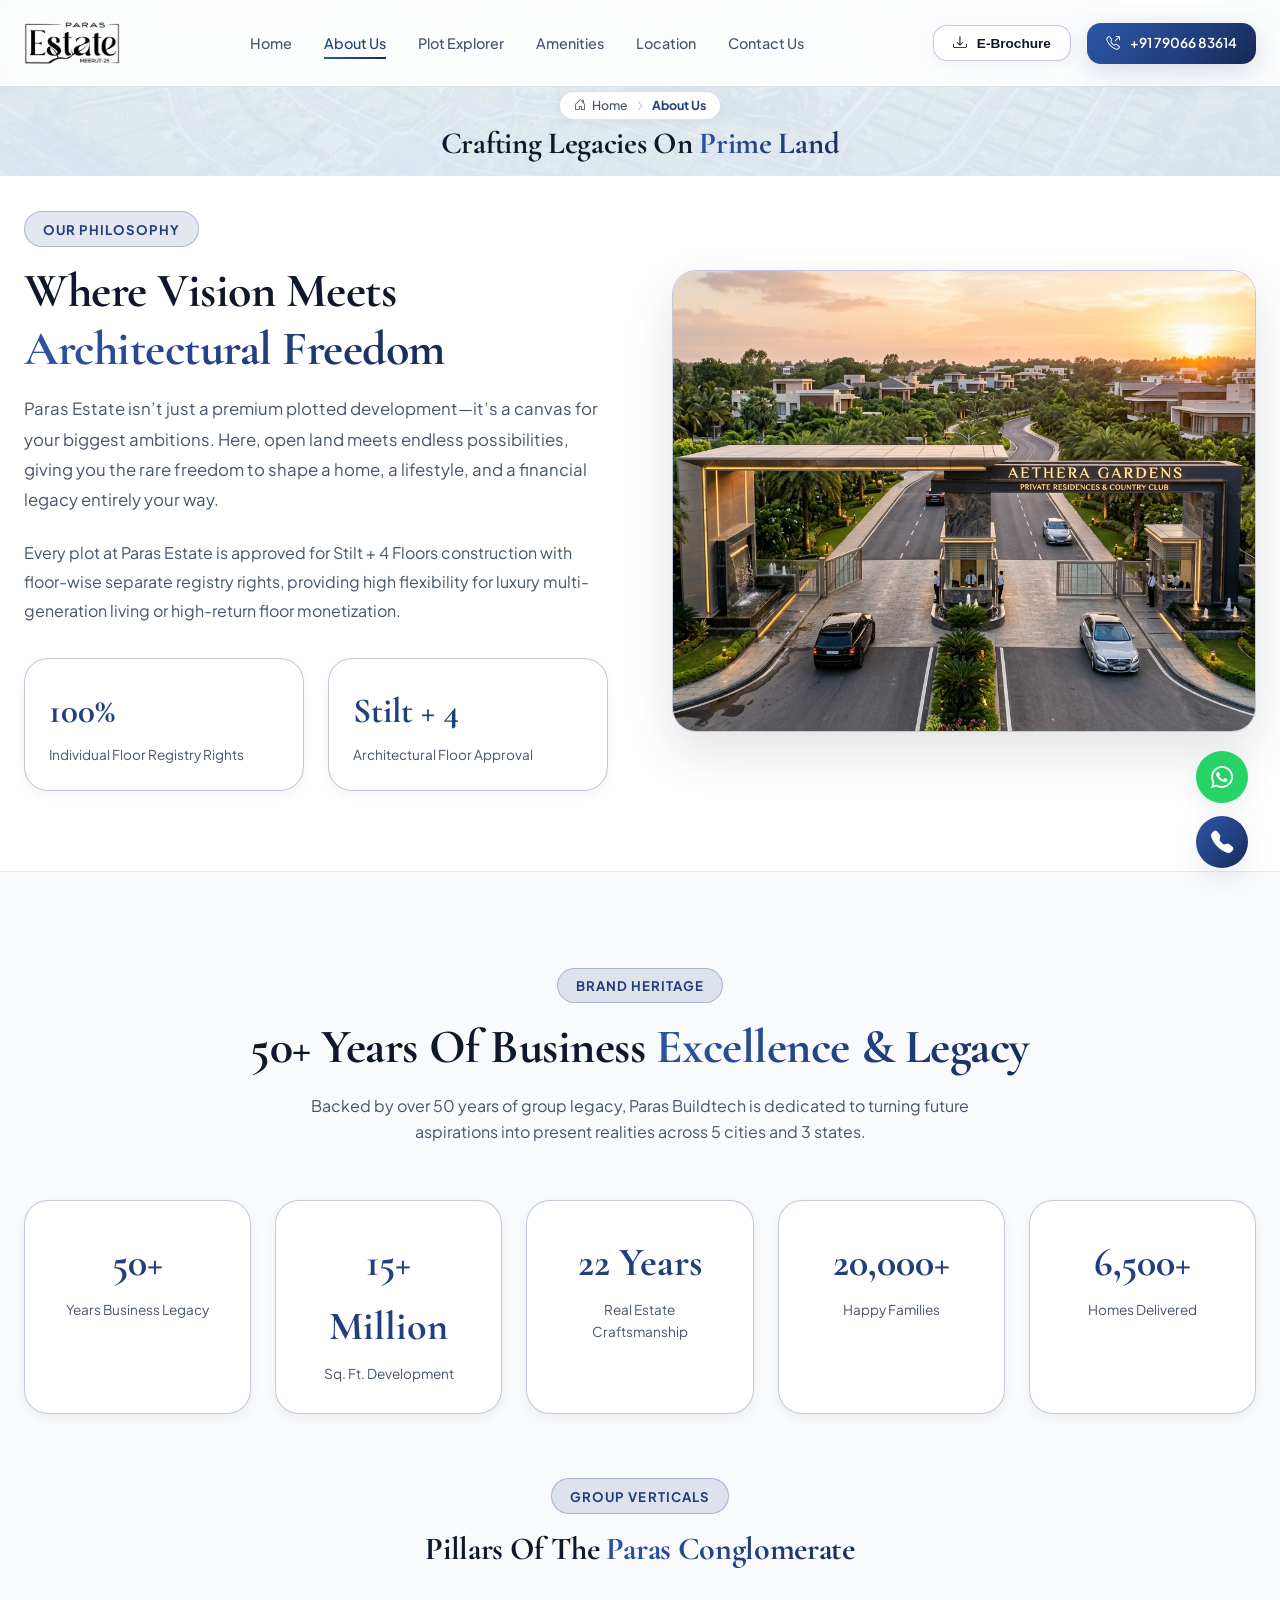
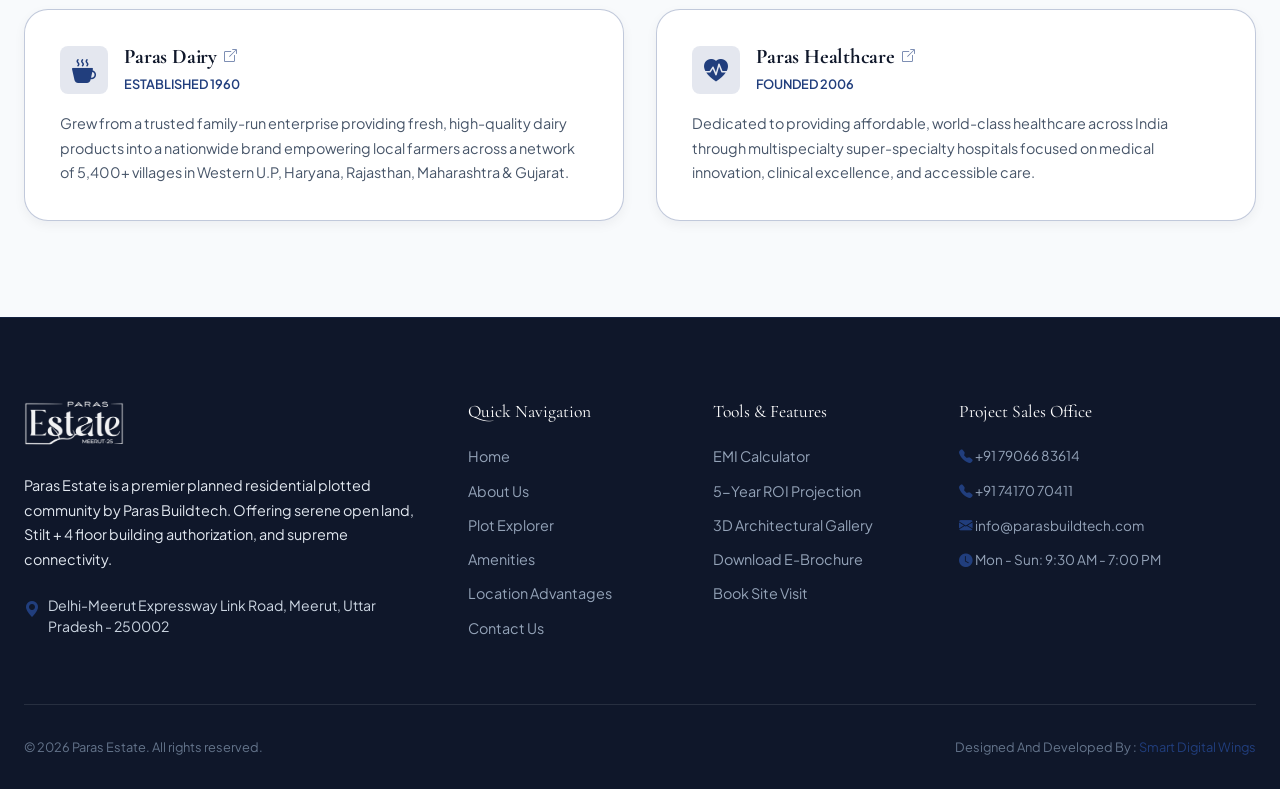
==== commit 3d0a1b3b: "Update header Enquire Now button to direct call link with phone number" ====
--- a/about.html
+++ b/about.html
@@ -46,9 +46,9 @@
                     <button class="btn btn-outline btn-sm" onclick="openBrochureModal()">
                         <i class="bi bi-download"></i> E-Brochure
                     </button>
-                    <button class="btn btn-primary btn-sm" onclick="openEnquireModal()">
-                        <i class="bi bi-telephone-outbound"></i> Enquire Now
-                    </button>
+                    <a href="tel:+917906683614" class="btn btn-primary btn-sm" aria-label="Call +91 79066 83614">
+                        <i class="bi bi-telephone-outbound"></i> +91 79066 83614
+                    </a>
                     <button class="mobile-toggle" id="mobileToggle" aria-label="Toggle navigation">
                         <i class="bi bi-list"></i>
                     </button>
--- a/assets/css/styles.css
+++ b/assets/css/styles.css
@@ -163,6 +163,7 @@
     border: none;
     outline: none;
     text-align: center;
+    text-decoration: none;
 }
 
 .btn-primary {
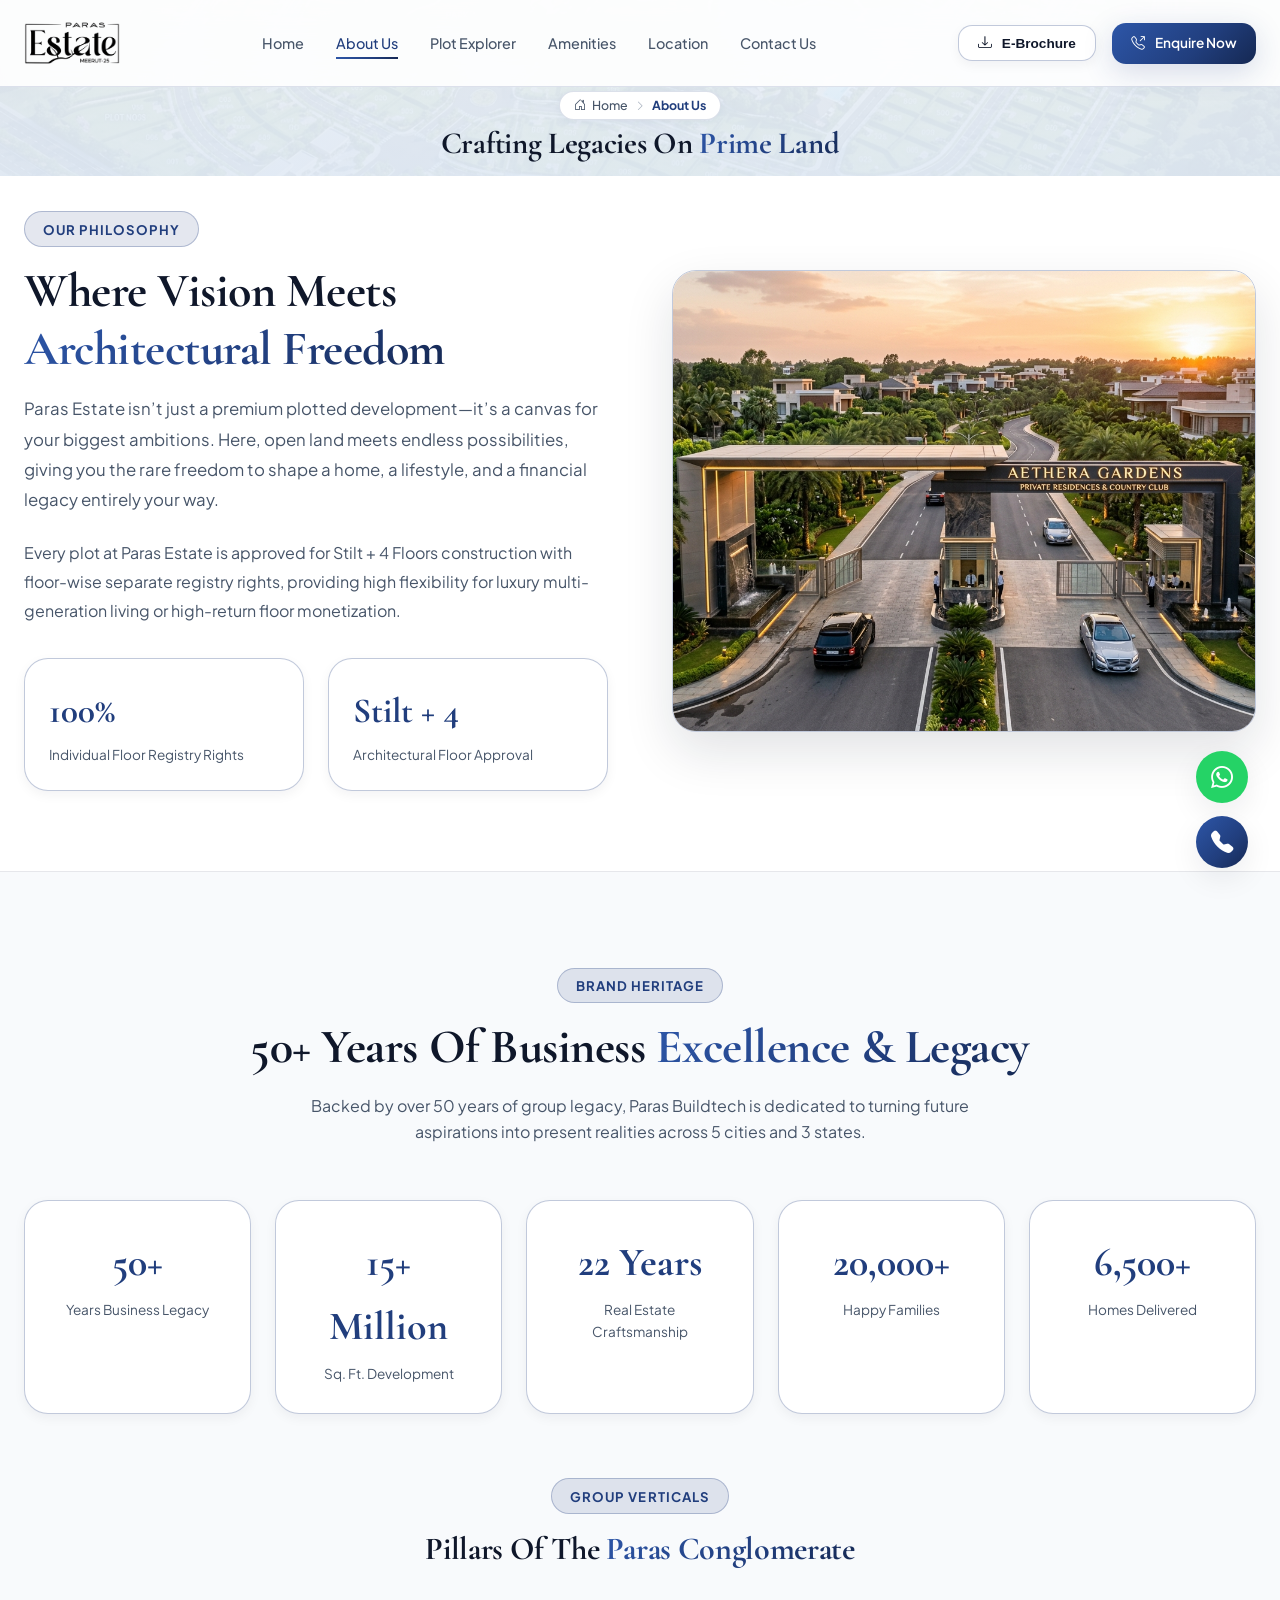
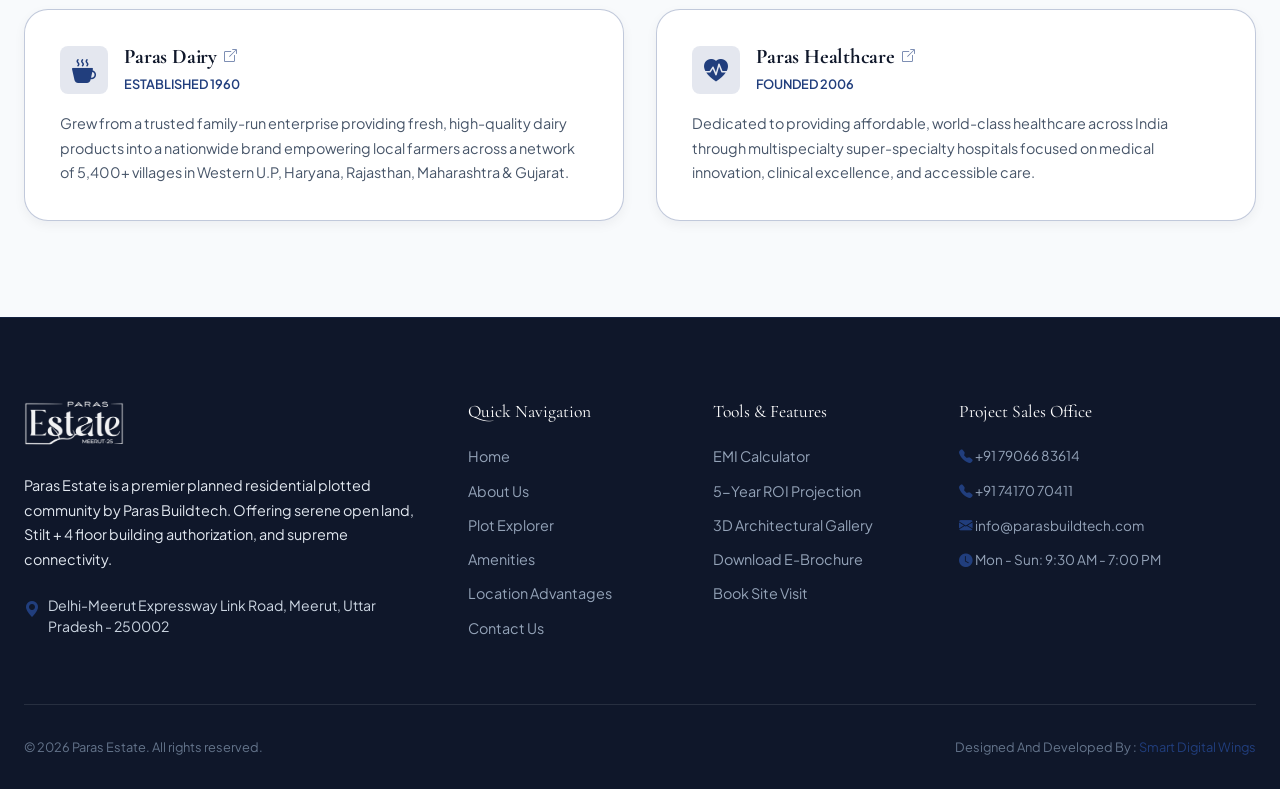
==== commit 3c8571aa: "Set header button text to Enquire Now with direct tel link" ====
--- a/about.html
+++ b/about.html
@@ -47,7 +47,7 @@
                         <i class="bi bi-download"></i> E-Brochure
                     </button>
                     <a href="tel:+917906683614" class="btn btn-primary btn-sm" aria-label="Call +91 79066 83614">
-                        <i class="bi bi-telephone-outbound"></i> +91 79066 83614
+                        <i class="bi bi-telephone-outbound"></i> Enquire Now
                     </a>
                     <button class="mobile-toggle" id="mobileToggle" aria-label="Toggle navigation">
                         <i class="bi bi-list"></i>
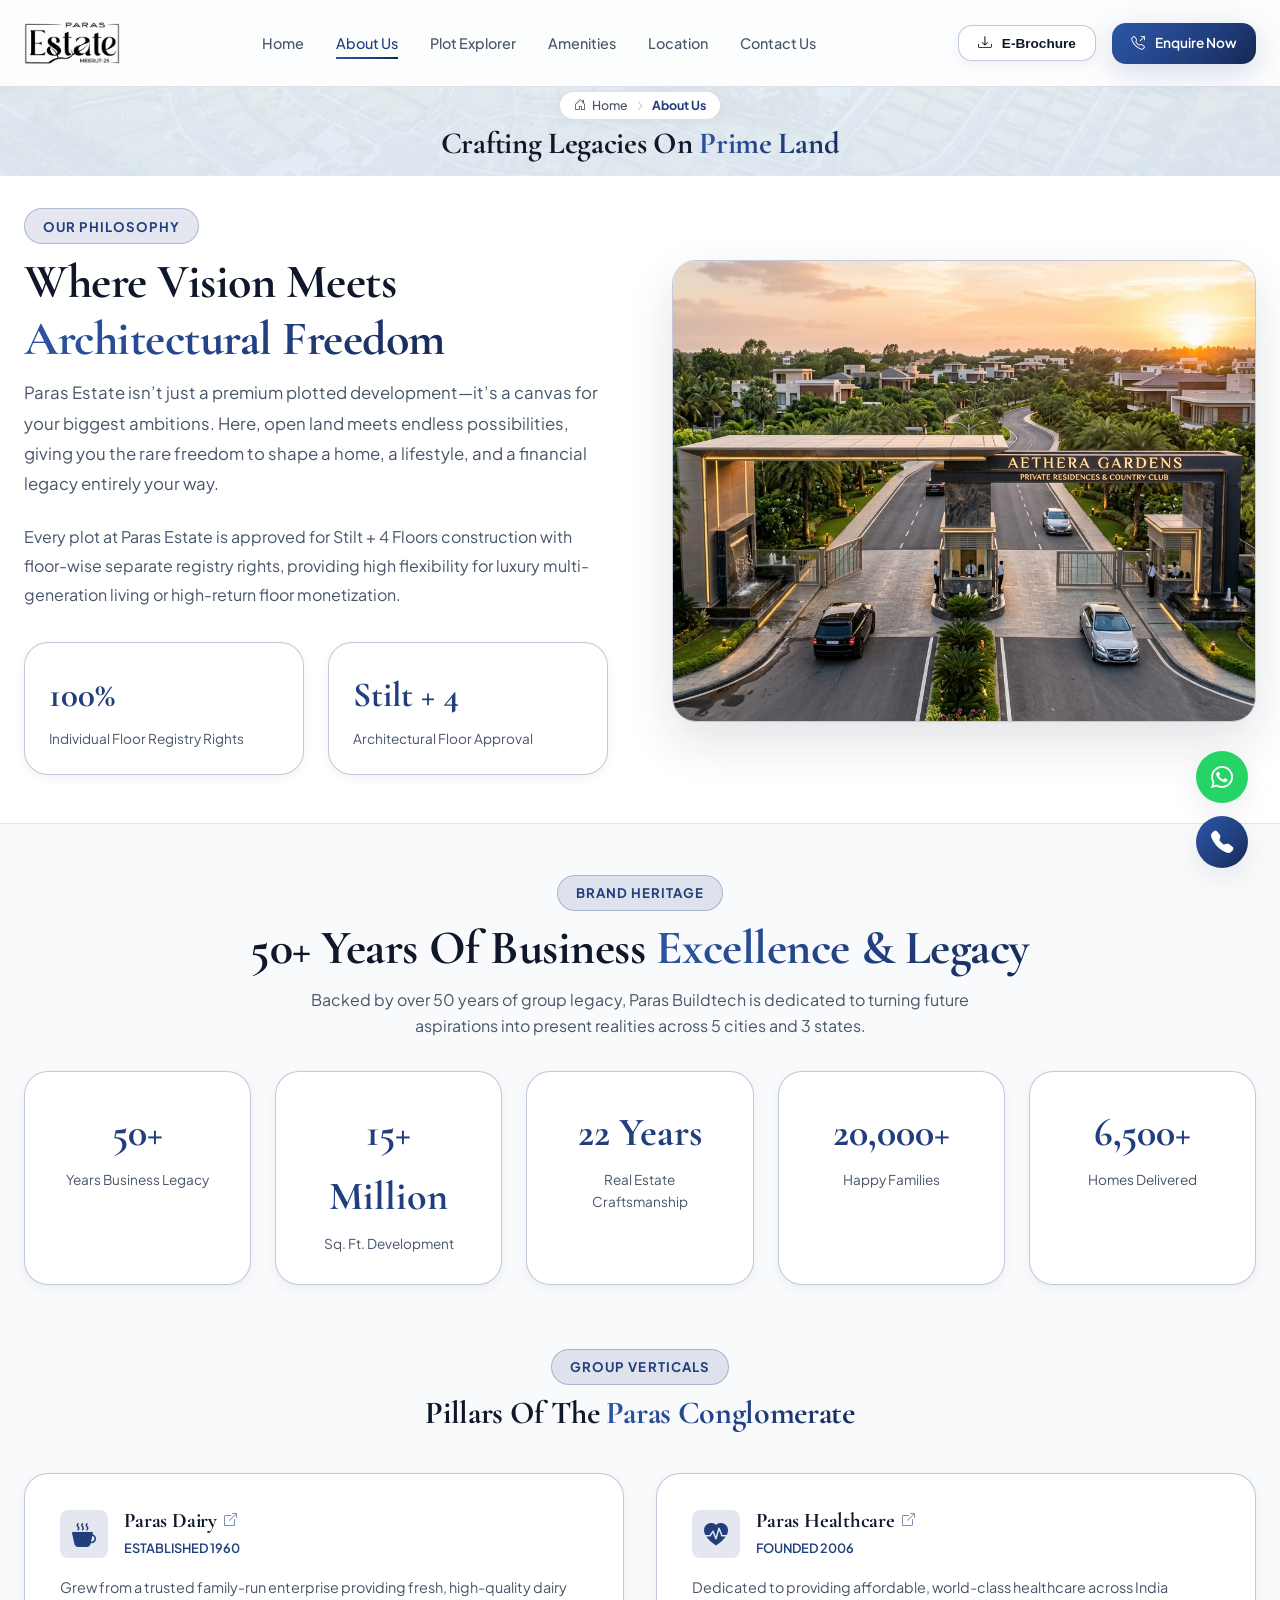
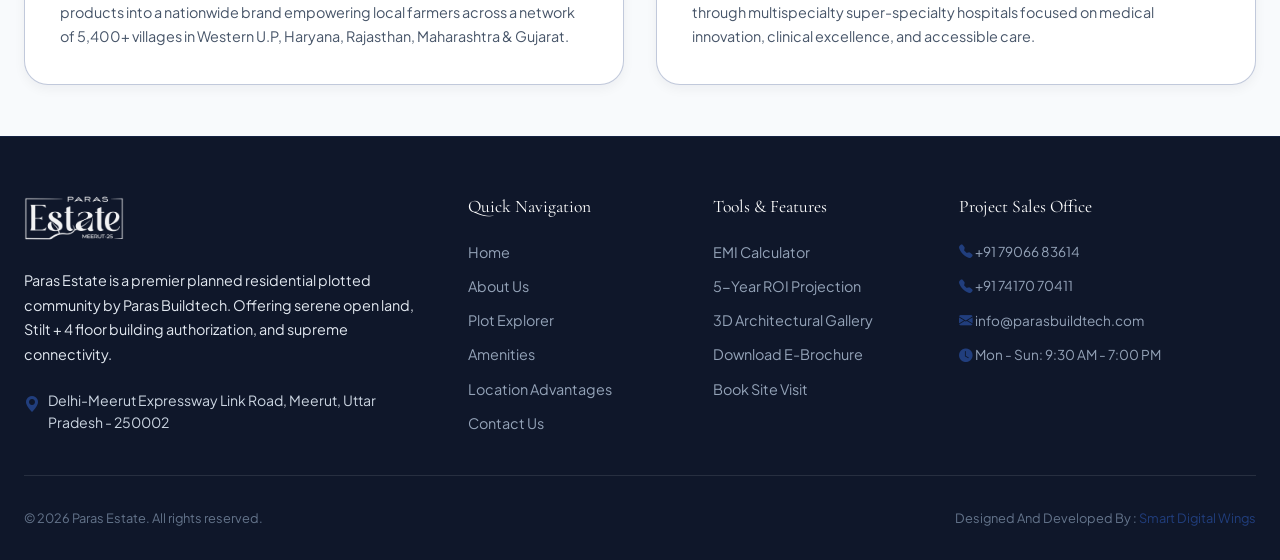
==== commit 2d75bb57: "Optimize vertical section spacing and padding across website" ====
--- a/about.html
+++ b/about.html
@@ -108,7 +108,7 @@
     </section>
 
     <!-- Core Philosophy Section -->
-    <section style="padding: 2.2rem 0 5rem 0; background: #ffffff;">
+    <section style="padding: 2rem 0 3rem 0; background: #ffffff;">
         <div class="container">
             <div style="display: grid; grid-template-columns: 1fr 1fr; gap: 4rem; align-items: center;">
                 <div>
@@ -157,9 +157,9 @@
     </section>
 
     <!-- Developer Legacy Pillar Grid -->
-    <section style="padding: 6rem 0; background: #f8fafc; border-top: 1px solid var(--border-glass);">
-        <div class="container">
-            <div class="text-center" style="margin-bottom: 3.5rem;">
+    <section style="padding: 3.2rem 0; background: #f8fafc; border-top: 1px solid var(--border-glass);">
+        <div class="container">
+            <div class="text-center" style="margin-bottom: 2rem;">
                 <span class="section-tag">BRAND HERITAGE</span>
                 <h2 class="section-title">50+ Years Of Business <span class="gold-text">Excellence & Legacy</span></h2>
                 <p style="color: var(--text-secondary); max-width: 700px; margin: 0.5rem auto 0 auto;">
--- a/assets/css/styles.css
+++ b/assets/css/styles.css
@@ -128,12 +128,12 @@
     font-weight: 700;
     text-transform: uppercase;
     letter-spacing: 0.08em;
-    margin-bottom: 1rem;
+    margin-bottom: 0.6rem;
 }
 
 .section-title {
     font-size: clamp(2rem, 4vw, 3rem);
-    margin-bottom: 1rem;
+    margin-bottom: 0.6rem;
     color: var(--text-primary);
 }
 
@@ -141,7 +141,7 @@
     font-size: 1.1rem;
     color: var(--text-secondary);
     max-width: 650px;
-    margin: 0 auto 3rem auto;
+    margin: 0 auto 1.8rem auto;
 }
 
 .text-center {
@@ -829,7 +829,7 @@
    Overview Section - Balanced Equal Height Layout
    ========================================================================== */
 .overview {
-    padding: 5.5rem 0;
+    padding: 3.2rem 0;
     position: relative;
     background: #ffffff;
 }
@@ -966,7 +966,7 @@
    Interactive Plot Explorer - Compact & Premium 3-Column Layout
    ========================================================================== */
 .plot-explorer {
-    padding: 3.5rem 0;
+    padding: 2.5rem 0;
     background: radial-gradient(ellipse at top, rgba(33, 62, 125, 0.06) 0%, #f8fafc 70%);
 }
 
@@ -1120,7 +1120,7 @@
    Amenities Section - Premium Image Hover Effects & 2-Line Text
    ========================================================================== */
 .amenities {
-    padding: 5.5rem 0;
+    padding: 3.2rem 0;
     position: relative;
     background: #ffffff;
 }
@@ -1129,7 +1129,7 @@
     display: grid;
     grid-template-columns: repeat(auto-fit, minmax(320px, 1fr));
     gap: 2rem;
-    margin-top: 2.5rem;
+    margin-top: 1.5rem;
 }
 
 .amenity-card {
@@ -1222,7 +1222,7 @@
    Mid-Page WhatsApp Instant Consultation CTA Banner
    ========================================================================== */
 .whatsapp-cta-section {
-    padding: 3rem 0;
+    padding: 1.8rem 0;
     background: #ffffff;
     border-top: 1px solid var(--border-glass);
     border-bottom: 1px solid var(--border-glass);
@@ -1335,7 +1335,7 @@
    Location & Strategic Matrix
    ========================================================================== */
 .location {
-    padding: 7rem 0;
+    padding: 3.2rem 0;
     background: #f8fafc;
     border-top: 1px solid var(--border-glass);
     border-bottom: 1px solid var(--border-glass);
@@ -1412,7 +1412,7 @@
 
 /* Compact Matrix & Equal Height Feature Section */
 .location-feature-section {
-    padding: 2.2rem 0 4rem 0;
+    padding: 2rem 0 2.5rem 0;
     background: #ffffff;
 }
 
@@ -1840,7 +1840,7 @@
    EMI & Investment ROI Calculator
    ========================================================================== */
 .calculator {
-    padding: 7rem 0;
+    padding: 3.2rem 0;
     background: #ffffff;
 }
 
@@ -1954,7 +1954,7 @@
    Multi-Category Gallery & Fullscreen Lightbox Carousel
    ========================================================================== */
 .gallery {
-    padding: 5.5rem 0;
+    padding: 3.2rem 0;
     background: #f8fafc;
 }
 
@@ -1963,8 +1963,8 @@
     justify-content: center;
     flex-wrap: wrap;
     gap: 0.75rem;
-    margin-top: 1.5rem;
-    margin-bottom: 2.5rem;
+    margin-top: 1rem;
+    margin-bottom: 1.6rem;
 }
 
 .gallery-grid {
@@ -2396,7 +2396,7 @@
    ========================================================================== */
 /* Minimalist Developer Legacy Section */
 .legacy-section {
-    padding: 3.5rem 0;
+    padding: 2.8rem 0;
     background: #ffffff;
     border-top: 1px solid var(--border-glass);
 }
@@ -2405,7 +2405,7 @@
     display: grid;
     grid-template-columns: repeat(4, 1fr);
     gap: 1.2rem;
-    margin-top: 2rem;
+    margin-top: 1.5rem;
 }
 
 .legacy-stat-card {
@@ -2467,14 +2467,14 @@
    Frequently Asked Questions (FAQ) Section
    ========================================================================== */
 .faq-section {
-    padding: 5.5rem 0;
+    padding: 3.2rem 0;
     background: #f8fafc;
     border-top: 1px solid var(--border-glass);
 }
 
 .faq-accordion-wrapper {
     max-width: 860px;
-    margin: 3rem auto 0 auto;
+    margin: 1.8rem auto 0 auto;
     display: flex;
     flex-direction: column;
     gap: 1rem;
@@ -2541,7 +2541,7 @@
    Executive Site Tour & Consultation Section (After FAQ)
    ========================================================================== */
 .contact-consult-section {
-    padding: 6rem 0;
+    padding: 3.5rem 0;
     background: #ffffff;
     border-top: 1px solid var(--border-glass);
 }
@@ -2889,7 +2889,7 @@
 .footer {
     background: #0f172a;
     border-top: 1px solid var(--border-color);
-    padding: 5rem 0 2rem 0;
+    padding: 3.5rem 0 2rem 0;
     font-size: 0.9rem;
     color: #94a3b8;
 }
@@ -2898,7 +2898,7 @@
     display: grid;
     grid-template-columns: 2fr 1fr 1fr 1.5fr;
     gap: 3rem;
-    margin-bottom: 4rem;
+    margin-bottom: 2.5rem;
 }
 
 .footer-desc {
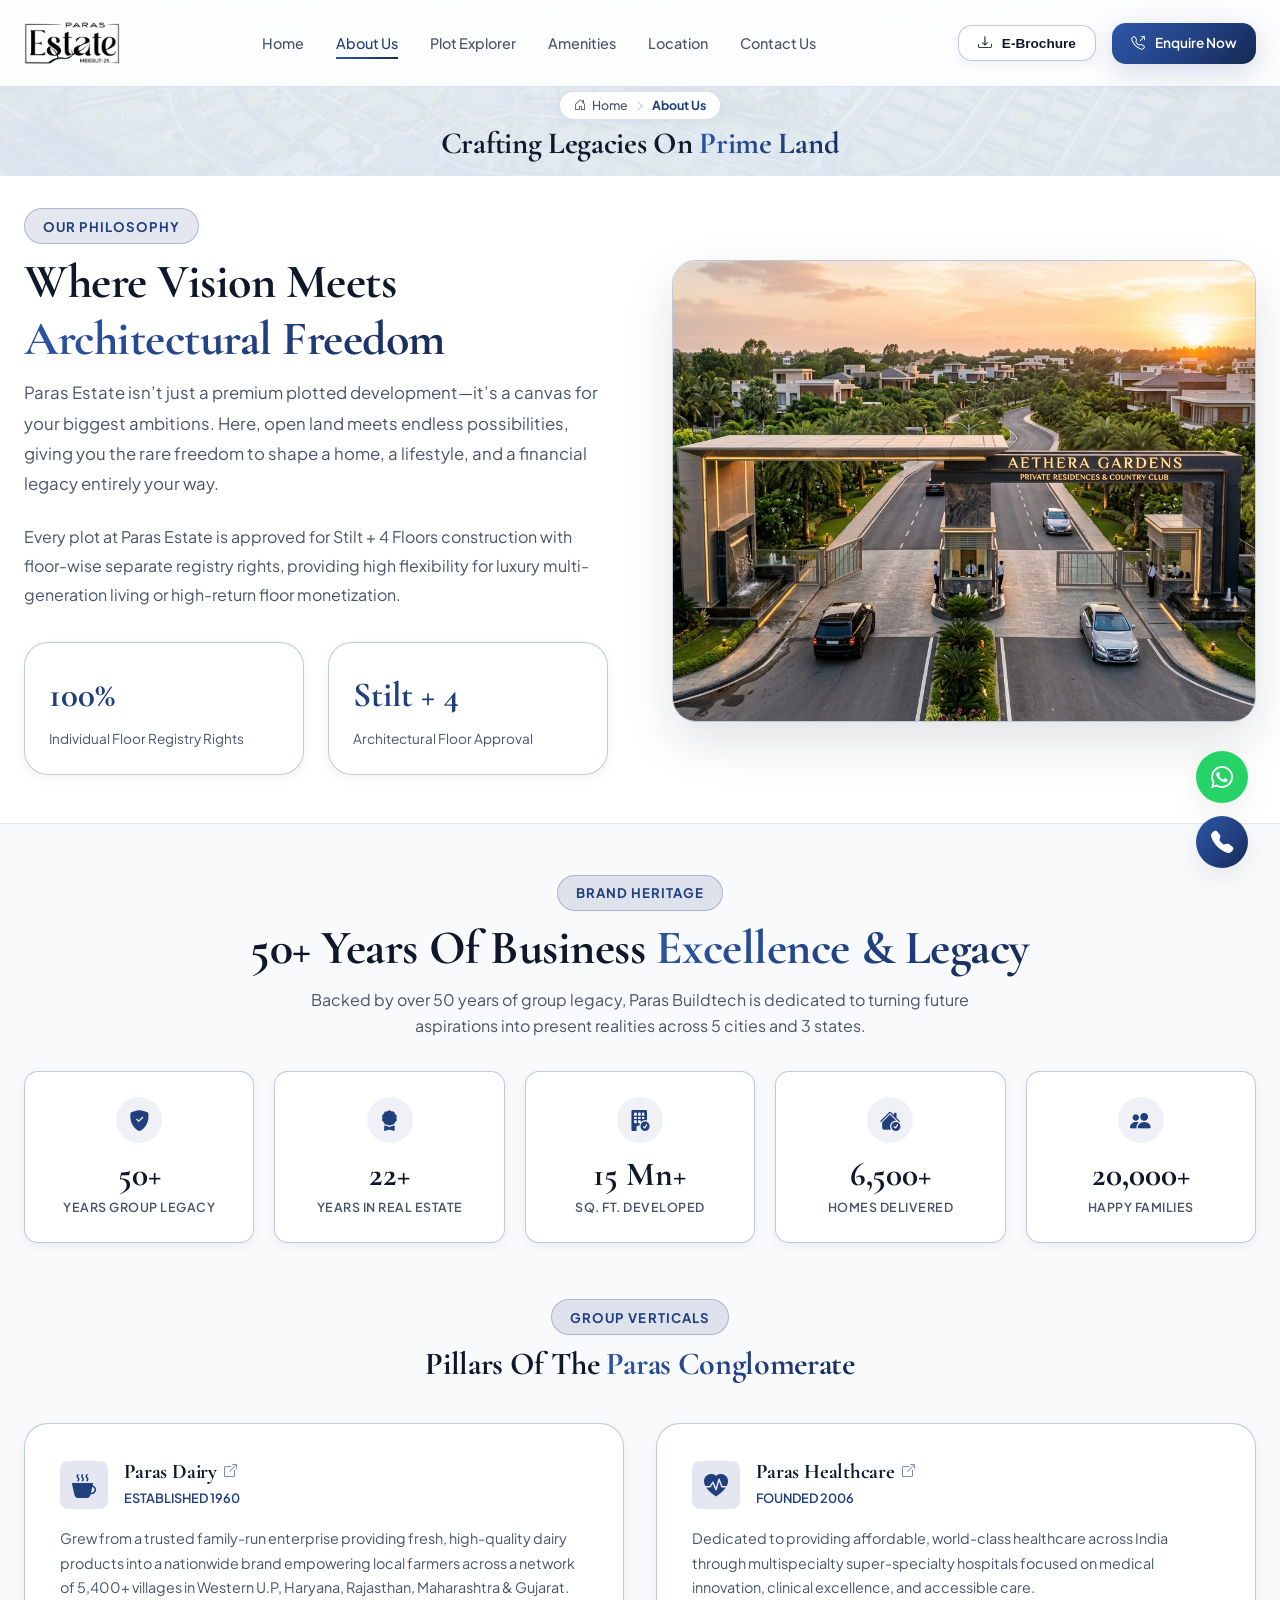
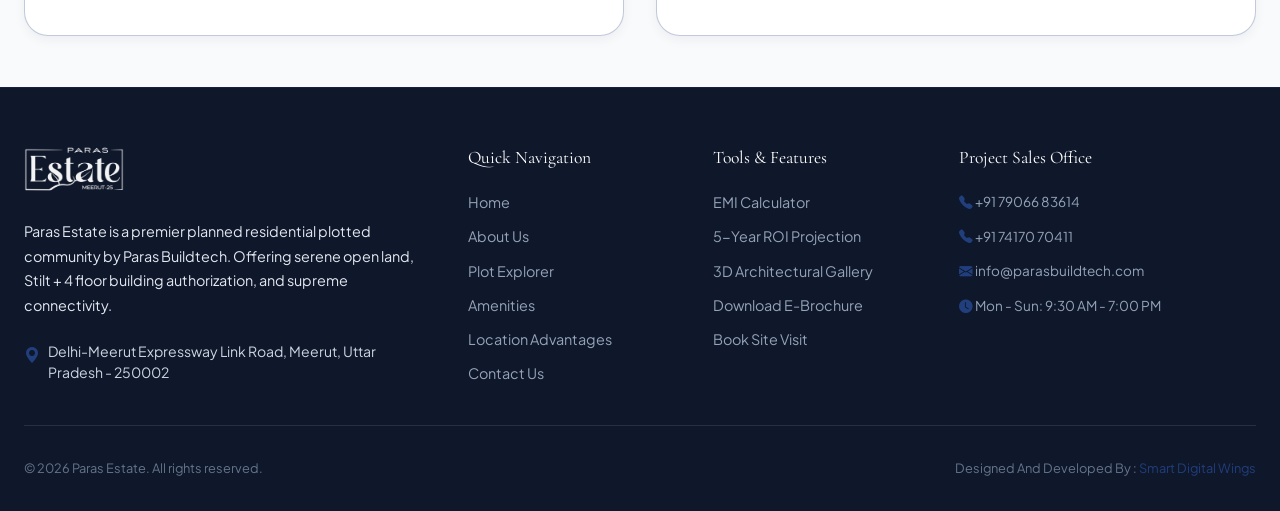
==== commit 8bbf50be: "Redesign Brand Heritage stat cards in about.html with premium icons and balanced typography" ====
--- a/about.html
+++ b/about.html
@@ -168,42 +168,46 @@
                 </p>
             </div>
 
-            <div
-                style="display: grid; grid-template-columns: repeat(auto-fit, minmax(200px, 1fr)); gap: 1.5rem; margin-bottom: 4rem;">
-                <div class="glass-card text-center" style="padding: 1.8rem;">
-                    <div
-                        style="font-family: var(--font-heading); font-size: 2.5rem; color: var(--primary-gold); font-weight: 700;">
-                        50+</div>
-                    <div style="font-size: 0.85rem; color: var(--text-secondary); margin-top: 0.3rem;">Years Business
-                        Legacy</div>
-                </div>
-                <div class="glass-card text-center" style="padding: 1.8rem;">
-                    <div
-                        style="font-family: var(--font-heading); font-size: 2.5rem; color: var(--primary-gold); font-weight: 700;">
-                        15+ Million</div>
-                    <div style="font-size: 0.85rem; color: var(--text-secondary); margin-top: 0.3rem;">Sq. Ft.
-                        Development</div>
-                </div>
-                <div class="glass-card text-center" style="padding: 1.8rem;">
-                    <div
-                        style="font-family: var(--font-heading); font-size: 2.5rem; color: var(--primary-gold); font-weight: 700;">
-                        22 Years</div>
-                    <div style="font-size: 0.85rem; color: var(--text-secondary); margin-top: 0.3rem;">Real Estate
-                        Craftsmanship</div>
-                </div>
-                <div class="glass-card text-center" style="padding: 1.8rem;">
-                    <div
-                        style="font-family: var(--font-heading); font-size: 2.5rem; color: var(--primary-gold); font-weight: 700;">
-                        20,000+</div>
-                    <div style="font-size: 0.85rem; color: var(--text-secondary); margin-top: 0.3rem;">Happy Families
-                    </div>
-                </div>
-                <div class="glass-card text-center" style="padding: 1.8rem;">
-                    <div
-                        style="font-family: var(--font-heading); font-size: 2.5rem; color: var(--primary-gold); font-weight: 700;">
-                        6,500+</div>
-                    <div style="font-size: 0.85rem; color: var(--text-secondary); margin-top: 0.3rem;">Homes Delivered
-                    </div>
+            <!-- 5-Pillar Brand Heritage Stats Grid -->
+            <div class="heritage-stats-grid">
+                <div class="heritage-stat-card">
+                    <div class="heritage-stat-icon">
+                        <i class="bi bi-shield-fill-check"></i>
+                    </div>
+                    <div class="heritage-stat-val">50+</div>
+                    <div class="heritage-stat-lbl">Years Group Legacy</div>
+                </div>
+
+                <div class="heritage-stat-card">
+                    <div class="heritage-stat-icon">
+                        <i class="bi bi-award-fill"></i>
+                    </div>
+                    <div class="heritage-stat-val">22+</div>
+                    <div class="heritage-stat-lbl">Years In Real Estate</div>
+                </div>
+
+                <div class="heritage-stat-card">
+                    <div class="heritage-stat-icon">
+                        <i class="bi bi-building-fill-check"></i>
+                    </div>
+                    <div class="heritage-stat-val">15 Mn+</div>
+                    <div class="heritage-stat-lbl">Sq. Ft. Developed</div>
+                </div>
+
+                <div class="heritage-stat-card">
+                    <div class="heritage-stat-icon">
+                        <i class="bi bi-house-check-fill"></i>
+                    </div>
+                    <div class="heritage-stat-val">6,500+</div>
+                    <div class="heritage-stat-lbl">Homes Delivered</div>
+                </div>
+
+                <div class="heritage-stat-card">
+                    <div class="heritage-stat-icon">
+                        <i class="bi bi-people-fill"></i>
+                    </div>
+                    <div class="heritage-stat-val">20,000+</div>
+                    <div class="heritage-stat-lbl">Happy Families</div>
                 </div>
             </div>
 
--- a/assets/css/styles.css
+++ b/assets/css/styles.css
@@ -2463,6 +2463,110 @@
     }
 }
 
+/* 5-Pillar Brand Heritage Stats Grid */
+.heritage-stats-grid {
+    display: grid;
+    grid-template-columns: repeat(5, 1fr);
+    gap: 1.25rem;
+    margin-bottom: 3.5rem;
+}
+
+.heritage-stat-card {
+    background: #ffffff;
+    border: 1px solid var(--border-color);
+    border-radius: var(--radius-md);
+    padding: 1.6rem 1rem;
+    text-align: center;
+    box-shadow: var(--shadow-sm);
+    transition: var(--transition-smooth);
+    display: flex;
+    flex-direction: column;
+    align-items: center;
+    justify-content: center;
+    position: relative;
+    overflow: hidden;
+}
+
+.heritage-stat-card::before {
+    content: '';
+    position: absolute;
+    top: 0;
+    left: 0;
+    right: 0;
+    height: 3px;
+    background: var(--gold-gradient);
+    opacity: 0;
+    transition: var(--transition-fast);
+}
+
+.heritage-stat-card:hover {
+    transform: translateY(-4px);
+    border-color: var(--primary-gold);
+    box-shadow: 0 12px 28px rgba(33, 62, 125, 0.12);
+}
+
+.heritage-stat-card:hover::before {
+    opacity: 1;
+}
+
+.heritage-stat-icon {
+    width: 46px;
+    height: 46px;
+    border-radius: 50%;
+    background: rgba(33, 62, 125, 0.07);
+    color: var(--primary-gold);
+    display: flex;
+    align-items: center;
+    justify-content: center;
+    font-size: 1.3rem;
+    margin-bottom: 0.85rem;
+    transition: var(--transition-fast);
+}
+
+.heritage-stat-card:hover .heritage-stat-icon {
+    background: var(--gold-gradient);
+    color: #ffffff;
+    transform: scale(1.08);
+}
+
+.heritage-stat-val {
+    font-family: var(--font-heading);
+    font-size: 2.1rem;
+    font-weight: 800;
+    color: var(--text-primary);
+    line-height: 1.1;
+    margin-bottom: 0.35rem;
+}
+
+.heritage-stat-lbl {
+    font-size: 0.78rem;
+    font-weight: 600;
+    color: var(--text-secondary);
+    line-height: 1.4;
+    text-transform: uppercase;
+    letter-spacing: 0.04em;
+}
+
+@media (max-width: 992px) {
+    .heritage-stats-grid {
+        grid-template-columns: repeat(3, 1fr);
+    }
+}
+
+@media (max-width: 600px) {
+    .heritage-stats-grid {
+        grid-template-columns: repeat(2, 1fr);
+        gap: 0.85rem;
+    }
+    .heritage-stat-card {
+        padding: 1.2rem 0.75rem;
+    }
+    .heritage-stat-val {
+        font-size: 1.7rem;
+    }
+}
+
+
 /* ==========================================================================
    Frequently Asked Questions (FAQ) Section
    ========================================================================== */
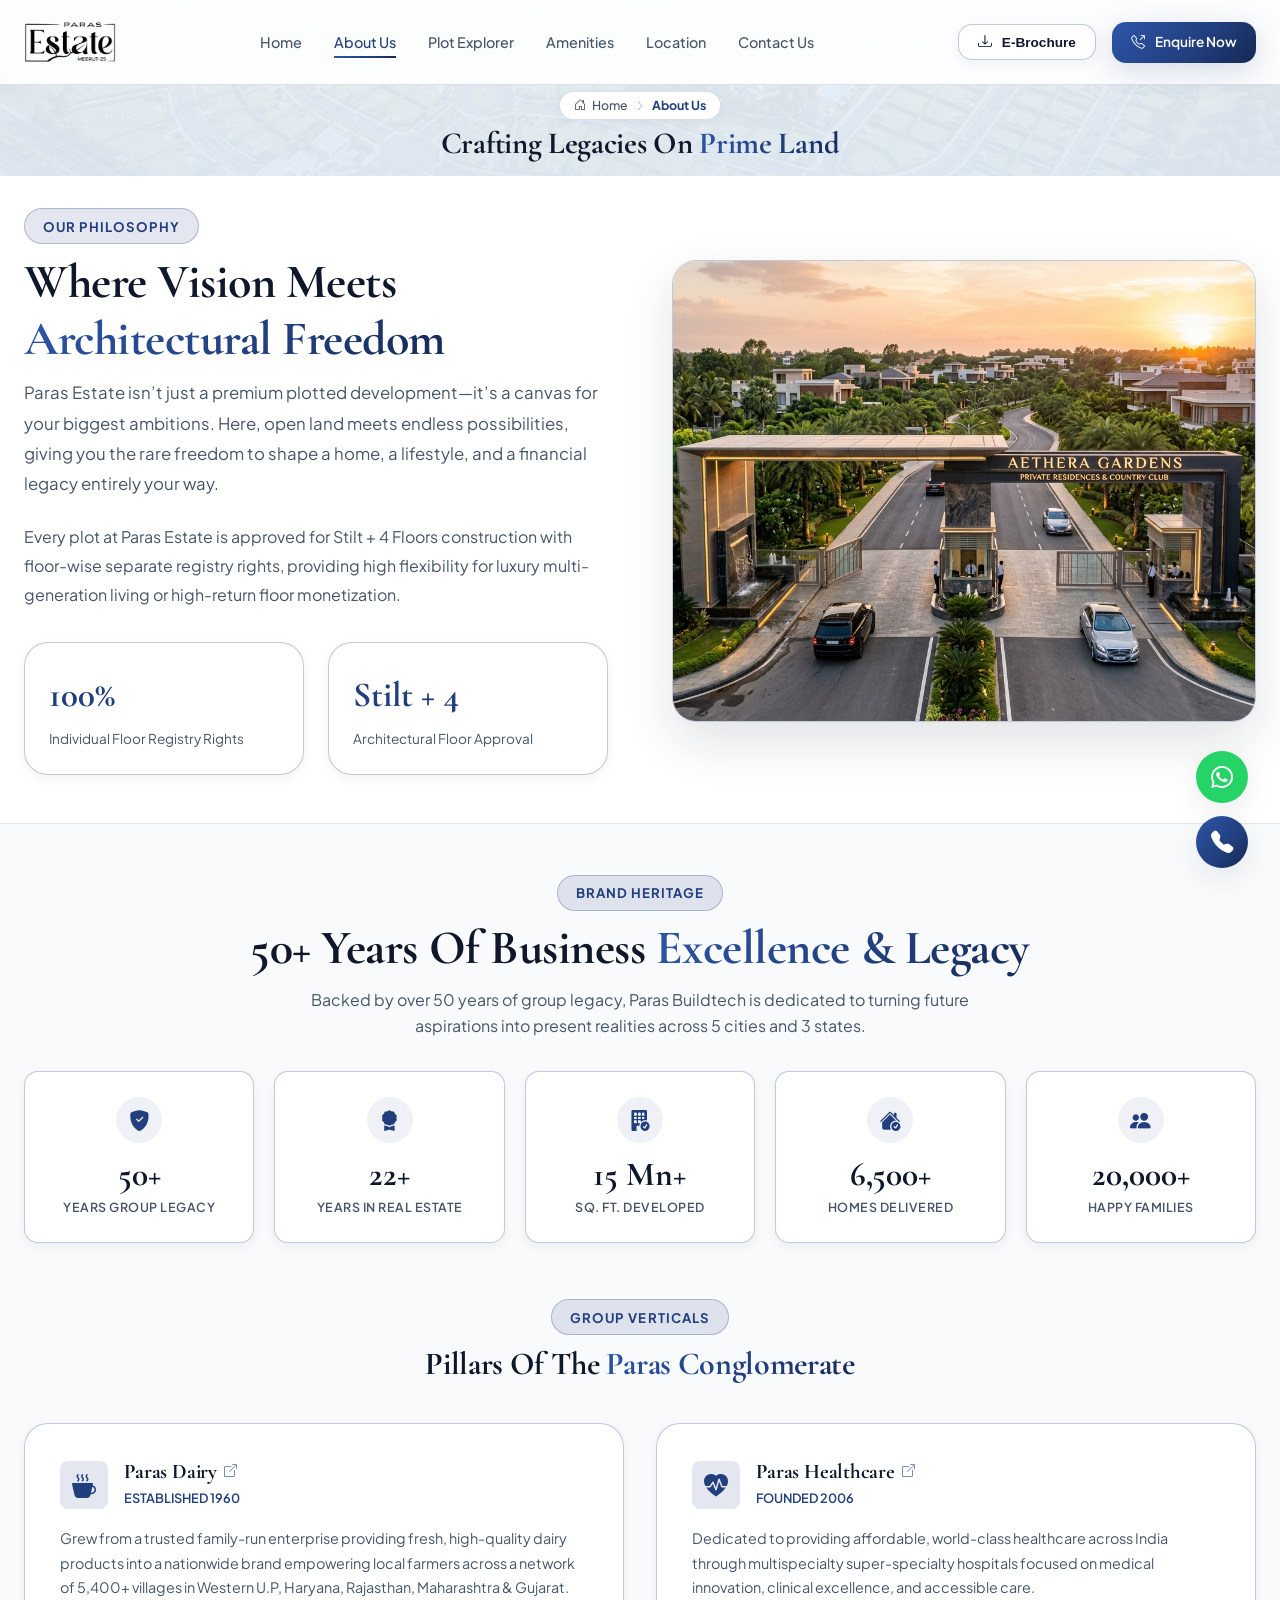
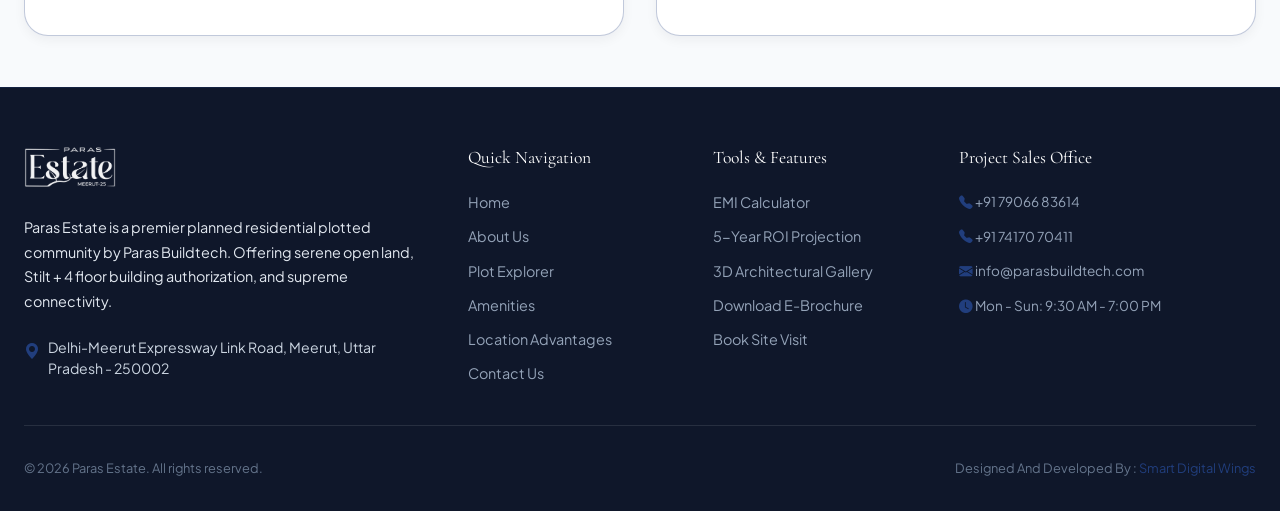
==== commit c288ae53: "Fix logo scaling with inline constraints and add cache busters to stylesheets and scripts" ====
--- a/about.html
+++ b/about.html
@@ -20,7 +20,7 @@
     <link rel="icon" type="image/png" href="assets/logo/paras-logo.png">
 
     <!-- Core Stylesheet -->
-    <link rel="stylesheet" href="assets/css/styles.css">
+    <link rel="stylesheet" href="assets/css/styles.css?v=3.1">
 </head>
 
 <body>
@@ -30,7 +30,7 @@
         <div class="container">
             <nav class="navbar">
                 <a href="index.html" class="brand-logo">
-                    <img src="assets/logo/paras-logo.png" alt="Paras Estate" class="brand-logo-img">
+                    <img src="assets/logo/paras-logo.png" alt="Paras Estate" class="brand-logo-img" style="height: 46px; max-height: 50px; width: auto; max-width: 180px; object-fit: contain;">
                 </a>
 
                 <ul class="nav-links">
@@ -62,7 +62,7 @@
     <aside class="mobile-drawer" id="mobileDrawer">
         <div style="display: flex; align-items: center; justify-content: space-between;">
             <a href="index.html" class="brand-logo">
-                <img src="assets/logo/paras-logo.png" alt="Paras Estate" class="brand-logo-img">
+                <img src="assets/logo/paras-logo.png" alt="Paras Estate" class="brand-logo-img" style="height: 40px; width: auto; max-width: 160px; object-fit: contain;">
             </a>
             <button style="background: transparent; border: none; color: var(--text-primary); font-size: 1.5rem;"
                 id="drawerClose">
@@ -291,7 +291,7 @@
                 <div>
                     <a href="index.html" class="brand-logo" style="margin-bottom: 1.2rem; display: inline-block;">
                         <img src="assets/logo/paras-logo.png" alt="Paras Estate"
-                            class="brand-logo-img brand-logo-footer">
+                            class="brand-logo-img brand-logo-footer" style="height: 48px; width: auto; max-width: 180px; object-fit: contain;">
                     </a>
                     <p class="footer-desc"
                         style="font-size: 0.9rem; line-height: 1.7; color: #e2e8f0; margin-bottom: 1.5rem;">
@@ -389,7 +389,7 @@
         </div>
     </div>
 
-    <script src="assets/js/script.js"></script>
+    <script src="assets/js/script.js?v=3.1"></script>
 </body>
 
 </html>
--- a/assets/css/styles.css
+++ b/assets/css/styles.css
@@ -290,12 +290,14 @@
     line-height: 1;
 }
 
-.brand-logo-img {
-    height: 48px;
-    width: auto;
-    max-height: 52px;
-    object-fit: contain;
-    display: block;
+.brand-logo-img,
+.brand-logo img {
+    height: 46px !important;
+    width: auto !important;
+    max-height: 50px !important;
+    max-width: 180px !important;
+    object-fit: contain !important;
+    display: block !important;
     transition: transform var(--transition-fast), filter var(--transition-fast), opacity var(--transition-fast);
 }
 
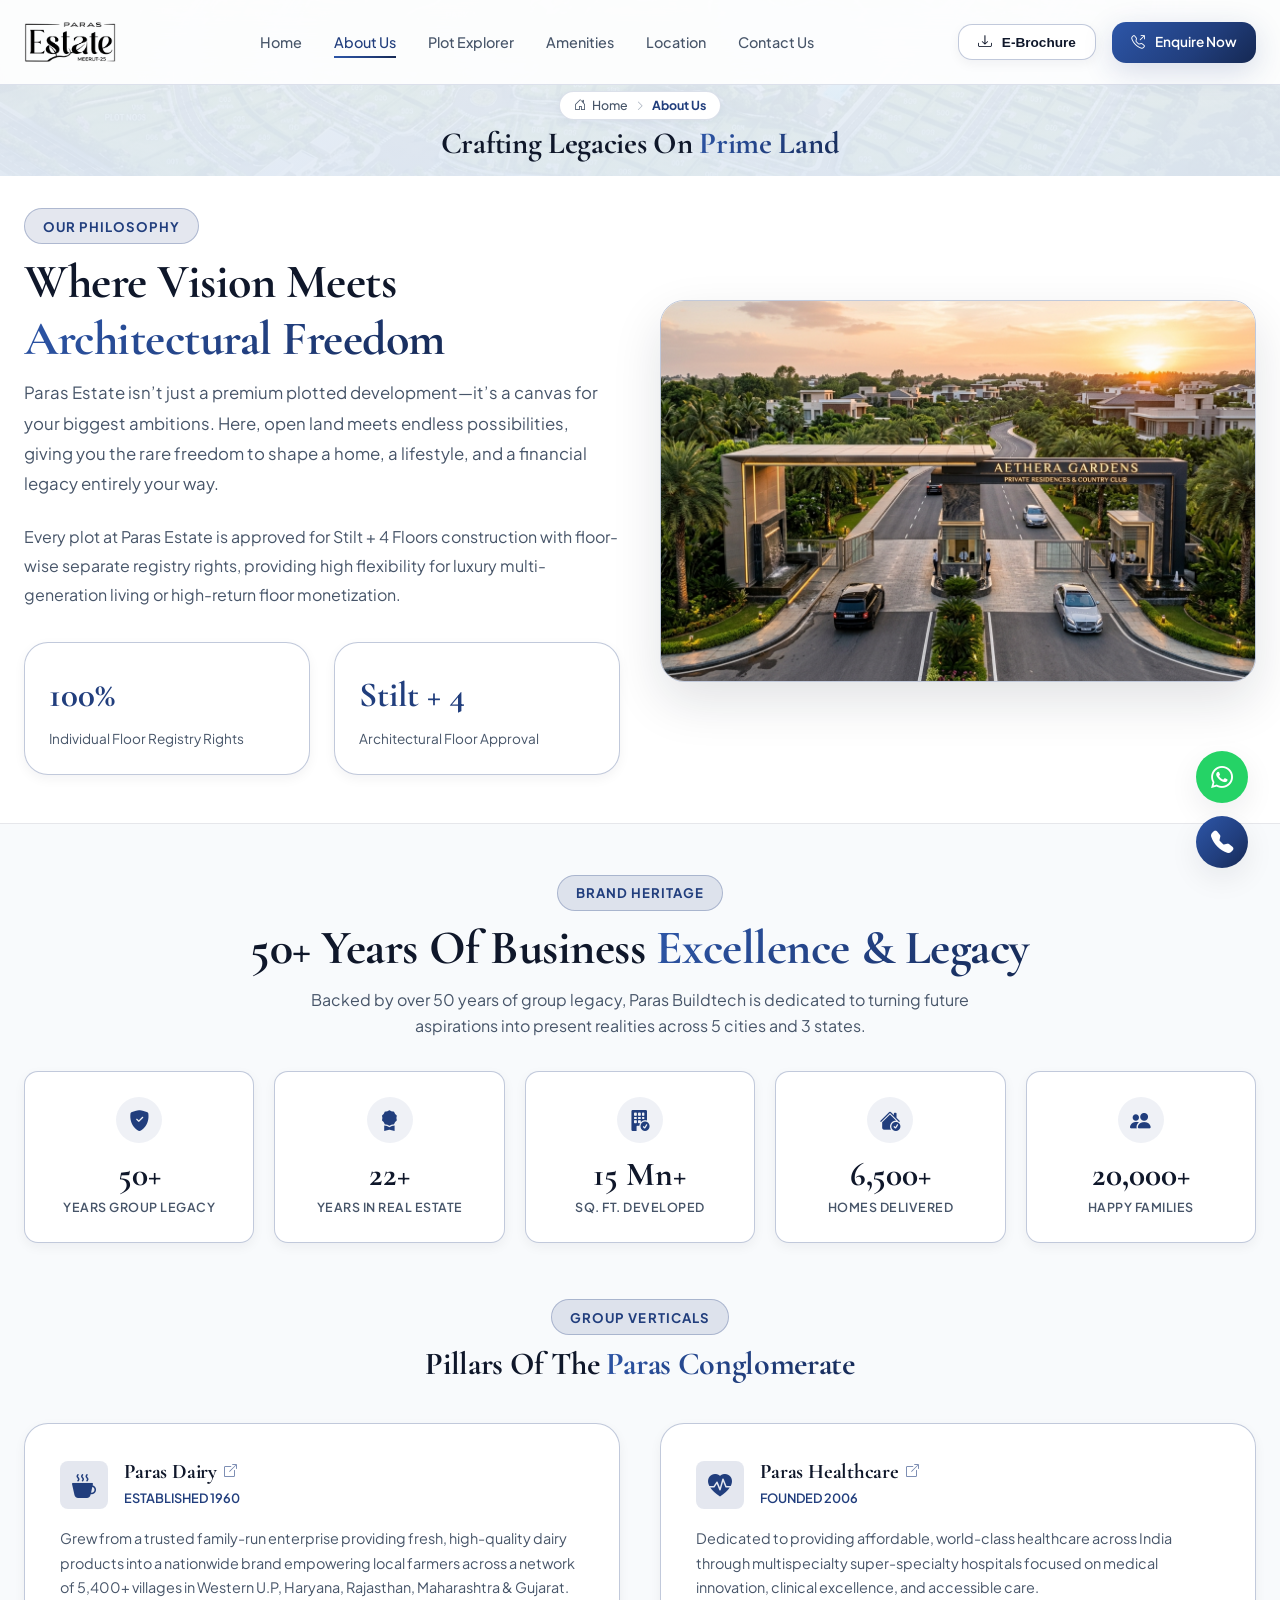
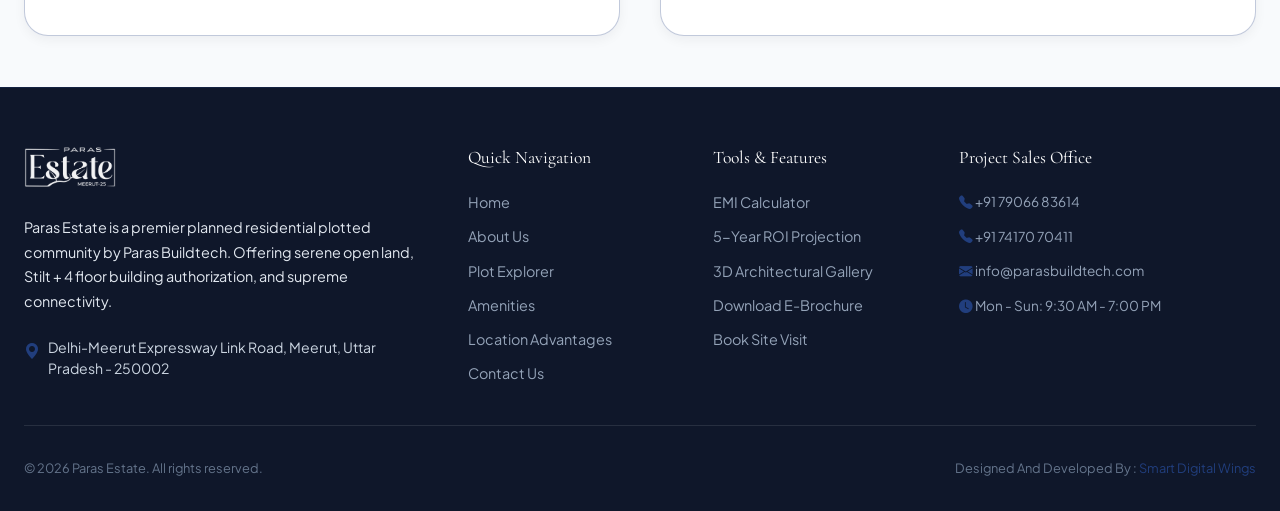
==== commit 68808f3f: "Fix comprehensive mobile responsiveness, drawer navigation, and layout scaling across all devices" ====
--- a/about.html
+++ b/about.html
@@ -20,7 +20,7 @@
     <link rel="icon" type="image/png" href="assets/logo/paras-logo.png">
 
     <!-- Core Stylesheet -->
-    <link rel="stylesheet" href="assets/css/styles.css?v=3.1">
+    <link rel="stylesheet" href="assets/css/styles.css?v=3.2">
 </head>
 
 <body>
@@ -70,21 +70,23 @@
             </button>
         </div>
 
-        <ul style="list-style: none; display: flex; flex-direction: column; gap: 1.5rem; margin-top: 1rem;">
-            <li><a href="index.html" class="mobile-nav-link" style="font-size: 1.1rem;">Home</a></li>
-            <li><a href="about.html" class="mobile-nav-link"
-                    style="font-size: 1.1rem; color: var(--primary-gold);">About Us</a></li>
-            <li><a href="plots.html" class="mobile-nav-link" style="font-size: 1.1rem;">Plot Explorer</a></li>
-            <li><a href="amenities.html" class="mobile-nav-link" style="font-size: 1.1rem;">Amenities</a></li>
-            <li><a href="location.html" class="mobile-nav-link" style="font-size: 1.1rem;">Location</a></li>
-            <li><a href="contact.html" class="mobile-nav-link" style="font-size: 1.1rem;">Contact Us</a></li>
+        <ul style="list-style: none; display: flex; flex-direction: column; gap: 1.25rem; margin-top: 1rem;">
+            <li><a href="index.html" class="mobile-nav-link"><i class="bi bi-house-door"></i> Home</a></li>
+            <li><a href="about.html" class="mobile-nav-link active"><i class="bi bi-info-circle"></i> About Us</a></li>
+            <li><a href="plots.html" class="mobile-nav-link"><i class="bi bi-bounding-box-circles"></i> Plot Explorer</a></li>
+            <li><a href="amenities.html" class="mobile-nav-link"><i class="bi bi-stars"></i> Amenities</a></li>
+            <li><a href="location.html" class="mobile-nav-link"><i class="bi bi-geo-alt"></i> Location</a></li>
+            <li><a href="contact.html" class="mobile-nav-link"><i class="bi bi-telephone"></i> Contact Us</a></li>
         </ul>
 
-        <div style="margin-top: auto; display: flex; flex-direction: column; gap: 1rem;">
+        <div style="margin-top: auto; display: flex; flex-direction: column; gap: 0.8rem; padding-top: 1.5rem; border-top: 1px solid var(--border-color);">
+            <a href="tel:+917906683614" class="btn btn-primary" style="text-decoration: none;">
+                <i class="bi bi-telephone-outbound"></i> Call: +91 79066 83614
+            </a>
             <button class="btn btn-outline" onclick="openBrochureModal()">
                 <i class="bi bi-download"></i> Download E-Brochure
             </button>
-            <button class="btn btn-primary" onclick="openEnquireModal()">
+            <button class="btn btn-primary" onclick="openEnquireModal('About Us Page')" style="background: var(--navy-gradient); color: #fff;">
                 <i class="bi bi-calendar-check"></i> Book Site Visit
             </button>
         </div>
@@ -110,7 +112,7 @@
     <!-- Core Philosophy Section -->
     <section style="padding: 2rem 0 3rem 0; background: #ffffff;">
         <div class="container">
-            <div style="display: grid; grid-template-columns: 1fr 1fr; gap: 4rem; align-items: center;">
+            <div class="responsive-2col-grid">
                 <div>
                     <span class="section-tag">OUR PHILOSOPHY</span>
                     <h2 class="section-title">Where Vision Meets <span class="gold-text">Architectural Freedom</span>
@@ -127,7 +129,7 @@
                         high-return floor monetization.
                     </p>
 
-                    <div style="display: grid; grid-template-columns: 1fr 1fr; gap: 1.5rem;">
+                    <div class="form-row-grid" style="gap: 1.5rem;">
                         <div class="glass-card" style="padding: 1.5rem;">
                             <div
                                 style="font-family: var(--font-heading); font-size: 2.2rem; color: var(--primary-gold); font-weight: 700;">
@@ -149,7 +151,7 @@
                     <div
                         style="border-radius: var(--radius-lg); overflow: hidden; border: 1px solid var(--border-color); box-shadow: var(--shadow-lg);">
                         <img src="assets/images/hero.jpg" alt="Paras Estate Entrance Gate"
-                            style="width: 100%; height: 460px; object-fit: cover;">
+                            style="width: 100%; height: 380px; max-height: 460px; object-fit: cover;">
                     </div>
                 </div>
             </div>
@@ -218,7 +220,7 @@
                     <h3 style="font-size: 2rem;">Pillars Of The <span class="gold-text">Paras Conglomerate</span></h3>
                 </div>
 
-                <div style="display: grid; grid-template-columns: 1fr 1fr; gap: 2rem;">
+                <div class="responsive-2col-grid">
                     <div class="glass-card" style="padding: 2.2rem;">
                         <div style="display: flex; align-items: center; gap: 1rem; margin-bottom: 1rem;">
                             <div
@@ -389,7 +391,7 @@
         </div>
     </div>
 
-    <script src="assets/js/script.js?v=3.1"></script>
+    <script src="assets/js/script.js?v=3.2"></script>
 </body>
 
 </html>
--- a/assets/css/styles.css
+++ b/assets/css/styles.css
@@ -420,31 +420,62 @@
     top: 0;
     right: -100%;
     width: 320px;
+    max-width: 85vw;
     height: 100vh;
+    height: 100dvh;
     background: #ffffff;
     border-left: 1px solid var(--border-color);
     z-index: 1001;
-    padding: 2.5rem 2rem;
+    padding: 2rem 1.5rem;
     display: flex;
     flex-direction: column;
-    gap: 2rem;
-    transition: var(--transition-smooth);
+    gap: 1.5rem;
+    transition: right 0.35s cubic-bezier(0.16, 1, 0.3, 1);
     box-shadow: var(--shadow-lg);
+    overflow-y: auto;
+    -webkit-overflow-scrolling: touch;
 }
 
 .mobile-drawer.open {
     right: 0;
+}
+
+.mobile-nav-link {
+    color: var(--text-primary) !important;
+    font-size: 1.05rem;
+    font-weight: 500;
+    text-decoration: none;
+    display: flex;
+    align-items: center;
+    gap: 0.75rem;
+    padding: 0.35rem 0;
+    transition: color var(--transition-fast), transform var(--transition-fast);
+}
+
+.mobile-nav-link i {
+    color: var(--primary-gold);
+    font-size: 1.15rem;
+    width: 22px;
+    text-align: center;
+}
+
+.mobile-nav-link:hover,
+.mobile-nav-link.active {
+    color: var(--primary-gold) !important;
+    transform: translateX(4px);
+    font-weight: 600;
 }
 
 .drawer-overlay {
     position: fixed;
     inset: 0;
-    background: rgba(15, 23, 42, 0.4);
+    background: rgba(15, 23, 42, 0.5);
     backdrop-filter: blur(4px);
+    -webkit-backdrop-filter: blur(4px);
     z-index: 1000;
     opacity: 0;
     pointer-events: none;
-    transition: var(--transition-fast);
+    transition: opacity var(--transition-fast);
 }
 
 .drawer-overlay.open {
@@ -3108,50 +3139,345 @@
     transform: translateY(-2px);
 }
 
-/* Responsive Media Queries */
+/* ==========================================================================
+   Comprehensive Responsive System Across All Devices & Breakpoints
+   ========================================================================== */
+
+/* 1. Large Tablets & Small Laptops (<= 1140px) */
+@media (max-width: 1140px) {
+    .nav-links {
+        gap: 1.25rem;
+    }
+    .nav-link {
+        font-size: 0.84rem;
+    }
+    .nav-actions {
+        gap: 0.6rem;
+    }
+    .nav-actions .btn {
+        padding: 0.5rem 1rem;
+        font-size: 0.82rem;
+    }
+    .plot-grid {
+        grid-template-columns: repeat(2, 1fr);
+        gap: 1.25rem;
+    }
+    .contact-grid {
+        gap: 1.5rem;
+    }
+}
+
+/* 2. Tablets & Mobile Breakpoint (<= 992px) */
 @media (max-width: 992px) {
+    .header {
+        padding: 0.75rem 0;
+    }
+    .nav-links,
+    .nav-actions .btn-outline {
+        display: none;
+    }
+    .mobile-toggle {
+        display: flex;
+        align-items: center;
+        justify-content: center;
+        width: 42px;
+        height: 42px;
+        border-radius: var(--radius-sm);
+        border: 1px solid var(--border-color);
+        background: #ffffff;
+        color: var(--text-primary);
+        font-size: 1.35rem;
+        cursor: pointer;
+        transition: var(--transition-fast);
+    }
+    .mobile-toggle:hover {
+        border-color: var(--primary-gold);
+        color: var(--primary-gold);
+    }
+
     .hero-grid {
         grid-template-columns: 1fr;
         gap: 2.5rem;
     }
-
     .hero-right {
         max-width: 540px;
         margin: 0 auto;
         width: 100%;
     }
 
-    .overview-grid,
-    .location-wrapper,
-    .calc-box,
+    .overview-grid {
+        grid-template-columns: 1fr;
+        gap: 2.2rem;
+    }
+    .overview-content {
+        height: auto;
+        gap: 1.5rem;
+    }
+    .overview-img-container {
+        height: 360px;
+    }
+
+    .plot-grid {
+        grid-template-columns: repeat(2, 1fr);
+        gap: 1.25rem;
+    }
+
+    .amenities-grid {
+        grid-template-columns: repeat(2, 1fr);
+        gap: 1.5rem;
+    }
+
+    .location-wrapper {
+        grid-template-columns: 1fr;
+        gap: 2.5rem;
+    }
+    .location-feature-grid {
+        grid-template-columns: 1fr;
+        gap: 2rem;
+    }
+
+    .calc-box {
+        grid-template-columns: 1fr;
+        gap: 2rem;
+        padding: 2rem;
+    }
+
+    .gallery-grid {
+        grid-template-columns: repeat(2, 1fr);
+        gap: 1.25rem;
+    }
+
+    .contact-consult-grid,
     .contact-grid {
         grid-template-columns: 1fr;
+        gap: 2.5rem;
     }
 
     .footer-grid {
         grid-template-columns: 1fr 1fr;
-    }
-
-    .nav-links,
-    .nav-actions .btn {
+        gap: 2.5rem;
+    }
+
+    .legacy-stats-grid {
+        grid-template-columns: repeat(2, 1fr);
+    }
+}
+
+/* 3. Phablets & Large Phones (<= 768px) */
+@media (max-width: 768px) {
+    .container {
+        padding: 0 1.25rem;
+    }
+    .section-title {
+        font-size: clamp(1.6rem, 5vw, 2.2rem);
+    }
+    .section-subtitle {
+        font-size: 0.95rem;
+        margin-bottom: 1.5rem;
+    }
+    .hero {
+        height: 52vh;
+        min-height: 320px;
+        max-height: 480px;
+    }
+    .overview-img-container {
+        height: 300px;
+    }
+    .hero-stats-grid {
+        grid-template-columns: repeat(2, 1fr);
+        gap: 0.6rem;
+    }
+    .carousel-toolbar {
+        flex-direction: column;
+        align-items: flex-start;
+        gap: 0.8rem;
+    }
+    .carousel-stage-container {
+        min-height: 280px;
+        padding: 0.8rem;
+    }
+    .carousel-image-frame {
+        height: 260px;
+        max-width: 100%;
+    }
+    .carousel-nav-btn {
+        width: 40px;
+        height: 40px;
+        font-size: 1.2rem;
+    }
+    .carousel-caption {
+        font-size: 1.05rem;
+    }
+}
+
+/* 4. Small Phones (<= 600px) */
+@media (max-width: 600px) {
+    .container {
+        padding: 0 1rem;
+    }
+    .nav-actions .btn-primary {
         display: none;
     }
-
-    .mobile-toggle {
-        display: block;
-    }
-}
-
-@media (max-width: 600px) {
+    .brand-logo-img {
+        height: 36px !important;
+        max-width: 140px !important;
+    }
+    .plot-grid {
+        grid-template-columns: 1fr;
+        gap: 1.2rem;
+    }
+    .plot-card {
+        padding: 1.2rem;
+    }
+    .amenities-grid {
+        grid-template-columns: 1fr;
+        gap: 1.2rem;
+    }
+    .gallery-grid {
+        grid-template-columns: 1fr;
+        gap: 1.2rem;
+    }
+    .gallery-item {
+        height: 220px;
+    }
+    .overview-minimal-grid {
+        grid-template-columns: 1fr;
+        gap: 0.9rem;
+    }
+    .overview-img-container {
+        height: 240px;
+    }
+    .overview-floating-card {
+        bottom: 0.6rem;
+        right: 0.6rem;
+        padding: 0.45rem 0.75rem;
+    }
+    .calc-box {
+        padding: 1.25rem;
+        border-radius: var(--radius-md);
+    }
+    .calc-output-card {
+        padding: 1.5rem 1.1rem;
+    }
+    .contact-card {
+        padding: 1.5rem 1.1rem;
+    }
     .footer-grid {
         grid-template-columns: 1fr;
-    }
-
-    .hero-stats-grid {
-        grid-template-columns: 1fr 1fr;
-    }
-
-    .calc-box {
-        padding: 1.5rem;
+        gap: 2rem;
+    }
+    .footer-bottom {
+        flex-direction: column;
+        text-align: center;
+        gap: 0.6rem;
+    }
+    .legacy-stats-grid {
+        grid-template-columns: 1fr;
+        gap: 0.8rem;
+    }
+    .modal-card {
+        padding: 1.8rem 1.2rem;
+        border-radius: 20px;
+        max-height: 90vh;
+        overflow-y: auto;
+    }
+    .modal-overlay {
+        padding: 0.8rem;
+    }
+    .floating-actions {
+        bottom: 1.2rem;
+        right: 1.2rem;
+        gap: 0.6rem;
+    }
+    .float-btn {
+        width: 44px;
+        height: 44px;
+        font-size: 1.2rem;
+    }
+    .location-premium-card {
+        padding: 1.2rem;
+        overflow: hidden;
+    }
+    .radar-visual-container {
+        height: 220px;
+    }
+    .radar-circle.circle-3 {
+        width: 200px;
+        height: 200px;
+    }
+    .radar-circle.circle-2 {
+        width: 140px;
+        height: 140px;
+    }
+    .radar-circle.circle-1 {
+        width: 80px;
+        height: 80px;
+    }
+    .radar-sweep {
+        width: 200px;
+        height: 200px;
+    }
+    .landmark-chip {
+        padding: 0.25rem 0.45rem;
+        gap: 0.35rem;
+    }
+    .chip-title {
+        font-size: 0.62rem;
+    }
+    .chip-time {
+        font-size: 0.58rem;
+    }
+    .landmark-chip i {
+        font-size: 0.85rem;
+    }
+    .radar-pin-icon {
+        width: 34px;
+        height: 34px;
+        font-size: 1rem;
+    }
+    .radar-pin-label {
+        font-size: 0.58rem;
+        padding: 0.12rem 0.35rem;
+    }
+    .metric-val {
+        font-size: 0.92rem;
+    }
+    .metric-lbl {
+        font-size: 0.65rem;
+    }
+    .plot-filter-tabs,
+    .gallery-filter-tabs {
+        gap: 0.4rem;
+    }
+    .filter-btn {
+        padding: 0.35rem 0.85rem;
+        font-size: 0.76rem;
+    }
+}
+
+/* Helper utility for form inputs in 1fr 1fr grids on mobile */
+.form-row-grid {
+    display: grid;
+    grid-template-columns: 1fr 1fr;
+    gap: 1rem;
+}
+@media (max-width: 600px) {
+    .form-row-grid {
+        grid-template-columns: 1fr !important;
+        gap: 0.8rem !important;
+    }
+}
+
+/* Responsive utilities for custom inline grids in subpages */
+.responsive-2col-grid {
+    display: grid;
+    grid-template-columns: 1fr 1fr;
+    gap: 2.5rem;
+    align-items: center;
+}
+@media (max-width: 992px) {
+    .responsive-2col-grid {
+        grid-template-columns: 1fr !important;
+        gap: 2rem !important;
     }
 }
